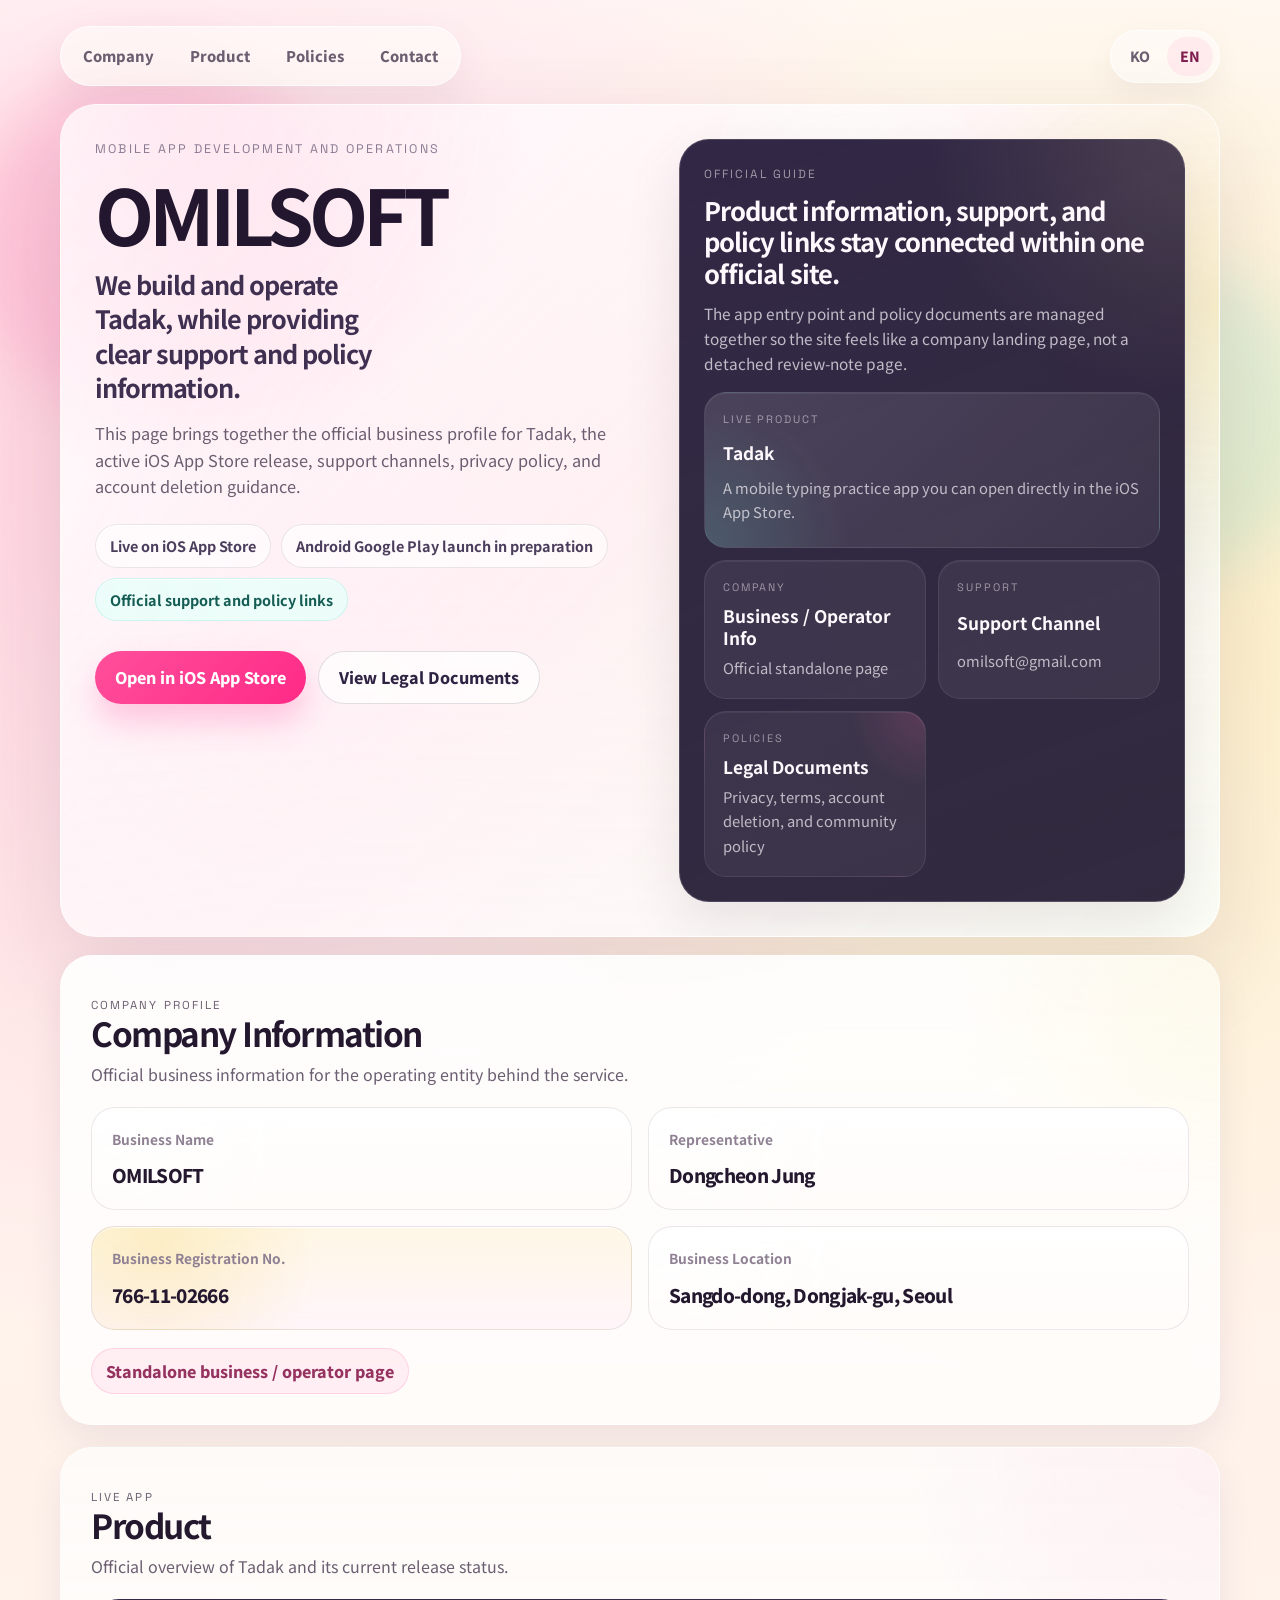
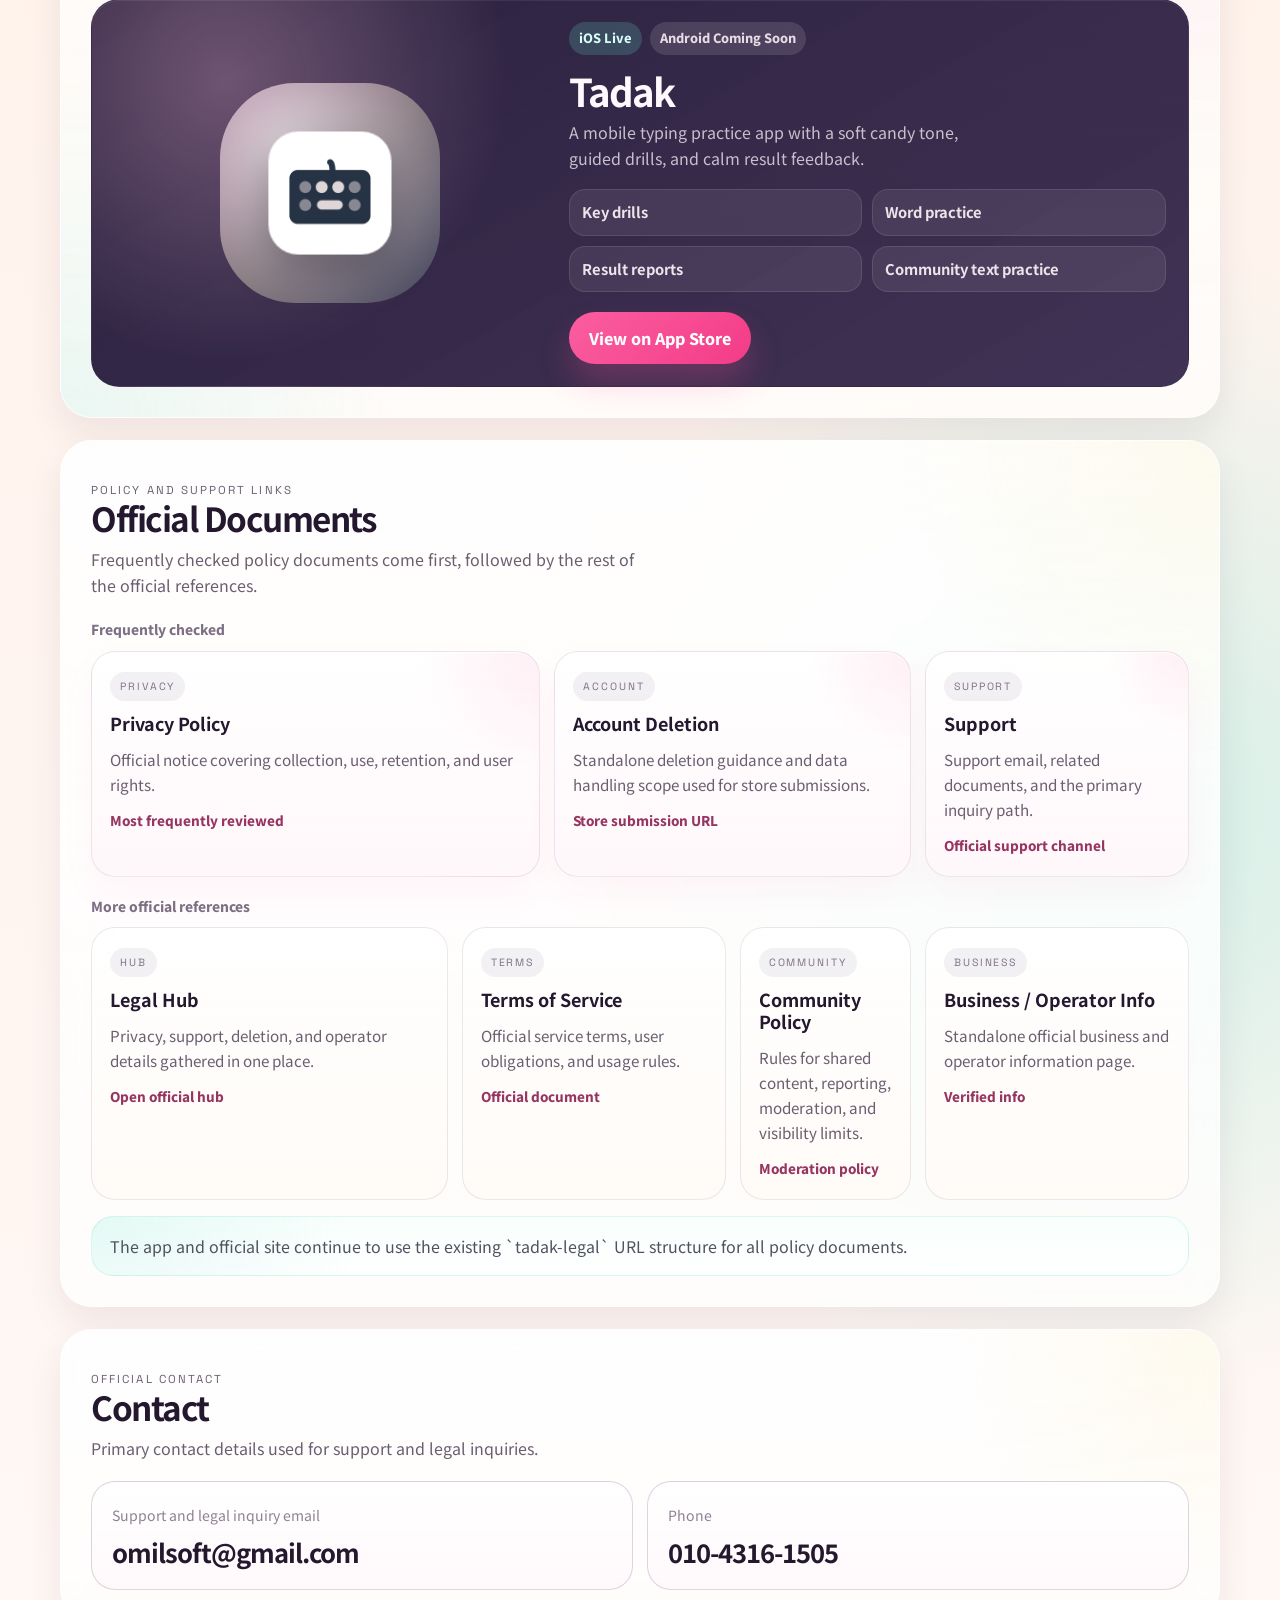
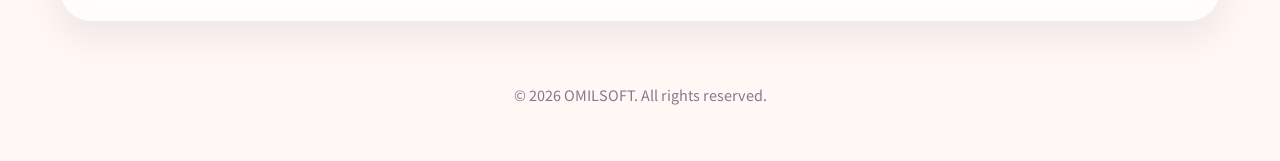
==== en/index.html @ daf441b6 "Add English official site pages" ====
<!doctype html>
<html lang="en">
  <head>
    <meta charset="UTF-8" />
    <meta name="viewport" content="width=device-width, initial-scale=1.0" />
    <title>OMILSOFT | Official Site</title>
    <meta
      name="description"
      content="OMILSOFT official site. Find Tadak app information, business details, support channels, and legal document links in one place."
    />
    <meta property="og:title" content="OMILSOFT | Official Site" />
    <meta
      property="og:description"
      content="Official OMILSOFT site for Tadak app information, support, and policy links."
    />
    <meta property="og:type" content="website" />
    <meta property="og:image" content="https://eastlooo.github.io/omilsoft-official-site/assets/omilsoft-og.png" />
    <meta property="og:image:alt" content="OMILSOFT and Tadak official site preview image" />
    <meta name="twitter:card" content="summary_large_image" />
    <meta name="twitter:title" content="OMILSOFT | Official Site" />
    <meta
      name="twitter:description"
      content="Official OMILSOFT site for Tadak app information, support, and policy links."
    />
    <meta name="twitter:image" content="https://eastlooo.github.io/omilsoft-official-site/assets/omilsoft-og.png" />
    <meta name="theme-color" content="#1d1630" />
    <link rel="icon" href="../assets/tadaktadak-icon.jpg" />
    <script async src="https://www.googletagmanager.com/gtag/js?id=G-R1BCDWKTDV"></script>
    <script>
      window.dataLayer = window.dataLayer || [];
      function gtag() {
        dataLayer.push(arguments);
      }
      gtag('js', new Date());
      gtag('config', 'G-R1BCDWKTDV');
    </script>
    <link rel="preconnect" href="https://fonts.googleapis.com" />
    <link rel="preconnect" href="https://fonts.gstatic.com" crossorigin />
    <link
      href="https://fonts.googleapis.com/css2?family=Noto+Sans+KR:wght@400;500;700;800;900&family=Space+Grotesk:wght@500;700&display=swap"
      rel="stylesheet"
    />
    <link rel="stylesheet" href="../styles.css?v=20260308-en-1" />
  </head>
  <body class="page-home page-en">
    <div class="backdrop backdrop--pink" aria-hidden="true"></div>
    <div class="backdrop backdrop--mint" aria-hidden="true"></div>
    <div class="backdrop backdrop--lemon" aria-hidden="true"></div>
    <div class="backdrop-grid" aria-hidden="true"></div>

    <header class="hero">
      <div class="container">
        <div class="hero-top">
          <nav class="top-nav" aria-label="Section shortcuts">
            <a href="#company">Company</a>
            <a href="#service">Product</a>
            <a href="#policy">Policies</a>
            <a href="#contact">Contact</a>
          </nav>
          <div class="locale-switch" aria-label="Language switch">
            <a href="../index.html">KO</a>
            <a class="active" href="./index.html">EN</a>
          </div>
        </div>

        <section class="hero-stage">
          <div class="hero-copy">
            <p class="eyebrow">Mobile App Development and Operations</p>
            <h1>OMILSOFT</h1>
            <p class="hero-focus">
              We build and operate Tadak, while providing clear support and policy information.
            </p>
            <p class="hero-subtitle">
              This page brings together the official business profile for Tadak, the active iOS App
              Store release, support channels, privacy policy, and account deletion guidance.
            </p>

            <div class="hero-statuses" aria-label="Service status">
              <span class="status-pill">Live on iOS App Store</span>
              <span class="status-pill">Android Google Play launch in preparation</span>
              <span class="status-pill status-pill--mint">Official support and policy links</span>
            </div>

            <div class="hero-actions">
              <a
                class="btn btn--primary"
                href="https://apps.apple.com/kr/app/id6443688240"
                target="_blank"
                rel="noreferrer"
              >
                Open in iOS App Store
              </a>
              <a
                class="btn btn--secondary"
                href="https://eastlooo.github.io/tadak-legal/en/"
                target="_blank"
                rel="noreferrer"
              >
                View Legal Documents
              </a>
            </div>
          </div>

          <aside class="hero-dashboard" aria-label="Official entry points">
            <div class="dashboard-intro">
              <p class="dashboard-label">Official Guide</p>
              <h2>Product information, support, and policy links stay connected within one official site.</h2>
              <p>
                The app entry point and policy documents are managed together so the site feels like
                a company landing page, not a detached review-note page.
              </p>
            </div>

            <div class="dashboard-grid">
              <a
                class="dashboard-tile dashboard-tile--feature"
                href="https://apps.apple.com/kr/app/id6443688240"
                target="_blank"
                rel="noreferrer"
              >
                <span class="dashboard-tile__kicker">Live Product</span>
                <strong>Tadak</strong>
                <span>A mobile typing practice app you can open directly in the iOS App Store.</span>
              </a>
              <a class="dashboard-tile" href="./operator-info.html">
                <span class="dashboard-tile__kicker">Company</span>
                <strong>Business / Operator Info</strong>
                <span>Official standalone page</span>
              </a>
              <a
                class="dashboard-tile"
                href="https://eastlooo.github.io/tadak-legal/en/support.html"
                target="_blank"
                rel="noreferrer"
              >
                <span class="dashboard-tile__kicker">Support</span>
                <strong>Support Channel</strong>
                <span>omilsoft@gmail.com</span>
              </a>
              <a
                class="dashboard-tile dashboard-tile--soft"
                href="https://eastlooo.github.io/tadak-legal/en/"
                target="_blank"
                rel="noreferrer"
              >
                <span class="dashboard-tile__kicker">Policies</span>
                <strong>Legal Documents</strong>
                <span>Privacy, terms, account deletion, and community policy</span>
              </a>
            </div>
          </aside>
        </section>
      </div>
    </header>

    <main class="container page-shell">
      <section class="panel panel--company" id="company">
        <div class="section-head">
          <p class="section-kicker">Company Profile</p>
          <h2>Company Information</h2>
          <p>Official business information for the operating entity behind the service.</p>
        </div>
        <dl class="data-grid">
          <div class="data-card">
            <dt>Business Name</dt>
            <dd>OMILSOFT</dd>
          </div>
          <div class="data-card">
            <dt>Representative</dt>
            <dd>Dongcheon Jung</dd>
          </div>
          <div class="data-card data-card--accent">
            <dt>Business Registration No.</dt>
            <dd>766-11-02666</dd>
          </div>
          <div class="data-card">
            <dt>Business Location</dt>
            <dd>Sangdo-dong, Dongjak-gu, Seoul</dd>
          </div>
        </dl>
        <div class="panel-footer">
          <a class="inline-link" href="./operator-info.html">Standalone business / operator page</a>
        </div>
      </section>

      <section class="panel panel--service" id="service">
        <div class="section-head">
          <p class="section-kicker">Live App</p>
          <h2>Product</h2>
          <p>Official overview of Tadak and its current release status.</p>
        </div>
        <article class="service-stage">
          <div class="service-stage__visual">
            <div class="service-halo" aria-hidden="true"></div>
            <img class="service-icon" src="../assets/tadaktadak-icon.jpg" alt="Tadak app icon" />
          </div>
          <div class="service-stage__copy">
            <div class="service-badges">
              <span class="service-badge service-badge--live">iOS Live</span>
              <span class="service-badge">Android Coming Soon</span>
            </div>
            <h3>Tadak</h3>
            <p class="service-lead">
              A mobile typing practice app with a soft candy tone, guided drills, and calm result
              feedback.
            </p>
            <div class="feature-grid" aria-label="Key features">
              <span class="feature-chip">Key drills</span>
              <span class="feature-chip">Word practice</span>
              <span class="feature-chip">Result reports</span>
              <span class="feature-chip">Community text practice</span>
            </div>
            <div class="service-actions">
              <a
                class="btn btn--store"
                href="https://apps.apple.com/kr/app/id6443688240"
                target="_blank"
                rel="noreferrer"
              >
                View on App Store
              </a>
            </div>
          </div>
        </article>
      </section>

      <section class="panel panel--policy" id="policy">
        <div class="section-head">
          <p class="section-kicker">Policy and Support Links</p>
          <h2>Official Documents</h2>
          <p>Frequently checked policy documents come first, followed by the rest of the official references.</p>
        </div>

        <div class="policy-group-label">Frequently checked</div>
        <div class="policy-primary-grid">
          <a class="policy-card policy-card--primary" href="https://eastlooo.github.io/tadak-legal/en/privacy.html" target="_blank" rel="noreferrer">
            <span class="policy-card__tag">Privacy</span>
            <strong>Privacy Policy</strong>
            <p>Official notice covering collection, use, retention, and user rights.</p>
            <span class="policy-card__meta">Most frequently reviewed</span>
          </a>
          <a class="policy-card policy-card--primary" href="https://eastlooo.github.io/tadak-legal/en/account-deletion.html" target="_blank" rel="noreferrer">
            <span class="policy-card__tag">Account</span>
            <strong>Account Deletion</strong>
            <p>Standalone deletion guidance and data handling scope used for store submissions.</p>
            <span class="policy-card__meta">Store submission URL</span>
          </a>
          <a class="policy-card policy-card--primary" href="https://eastlooo.github.io/tadak-legal/en/support.html" target="_blank" rel="noreferrer">
            <span class="policy-card__tag">Support</span>
            <strong>Support</strong>
            <p>Support email, related documents, and the primary inquiry path.</p>
            <span class="policy-card__meta">Official support channel</span>
          </a>
        </div>

        <div class="policy-group-label policy-group-label--secondary">More official references</div>
        <div class="policy-grid">
          <a class="policy-card policy-card--muted" href="https://eastlooo.github.io/tadak-legal/en/" target="_blank" rel="noreferrer">
            <span class="policy-card__tag">Hub</span>
            <strong>Legal Hub</strong>
            <p>Privacy, support, deletion, and operator details gathered in one place.</p>
            <span class="policy-card__meta">Open official hub</span>
          </a>
          <a class="policy-card policy-card--muted" href="https://eastlooo.github.io/tadak-legal/en/terms.html" target="_blank" rel="noreferrer">
            <span class="policy-card__tag">Terms</span>
            <strong>Terms of Service</strong>
            <p>Official service terms, user obligations, and usage rules.</p>
            <span class="policy-card__meta">Official document</span>
          </a>
          <a class="policy-card policy-card--muted" href="https://eastlooo.github.io/tadak-legal/en/community-policy.html" target="_blank" rel="noreferrer">
            <span class="policy-card__tag">Community</span>
            <strong>Community Policy</strong>
            <p>Rules for shared content, reporting, moderation, and visibility limits.</p>
            <span class="policy-card__meta">Moderation policy</span>
          </a>
          <a class="policy-card policy-card--muted" href="https://eastlooo.github.io/tadak-legal/en/operator-info.html" target="_blank" rel="noreferrer">
            <span class="policy-card__tag">Business</span>
            <strong>Business / Operator Info</strong>
            <p>Standalone official business and operator information page.</p>
            <span class="policy-card__meta">Verified info</span>
          </a>
        </div>

        <div class="trust-note">
          The app and official site continue to use the existing `tadak-legal` URL structure for all policy documents.
        </div>
      </section>

      <section class="panel panel--contact" id="contact">
        <div class="section-head">
          <p class="section-kicker">Official Contact</p>
          <h2>Contact</h2>
          <p>Primary contact details used for support and legal inquiries.</p>
        </div>
        <div class="contact-grid">
          <a class="contact-card" href="mailto:omilsoft@gmail.com">
            <span>Support and legal inquiry email</span>
            <strong>omilsoft@gmail.com</strong>
          </a>
          <a class="contact-card" href="tel:+821043161505">
            <span>Phone</span>
            <strong>010-4316-1505</strong>
          </a>
        </div>
      </section>
    </main>

    <footer class="footer container">
      <p>© <span id="year"></span> OMILSOFT. All rights reserved.</p>
    </footer>

    <script>
      document.getElementById('year').textContent = new Date().getFullYear();
    </script>
  </body>
</html>
---- styles.css ----
:root {
  --bg: #fff8f4;
  --bg-alt: #fff4ee;
  --surface: rgba(255, 255, 255, 0.72);
  --surface-strong: rgba(255, 255, 255, 0.86);
  --surface-dark: rgba(37, 27, 56, 0.9);
  --surface-dark-soft: rgba(54, 40, 78, 0.82);
  --text: #24182f;
  --text-soft: #6b5e71;
  --text-faint: #8f8193;
  --line: rgba(58, 39, 72, 0.1);
  --line-strong: rgba(58, 39, 72, 0.18);
  --pink: #ff4f9b;
  --pink-deep: #ff2a86;
  --mint: #66d9c8;
  --lemon: #f6dc7f;
  --violet: #2a1f41;
  --shadow-xl: 0 34px 90px rgba(57, 31, 60, 0.12);
  --shadow-lg: 0 22px 56px rgba(57, 31, 60, 0.1);
  --shadow-md: 0 16px 36px rgba(57, 31, 60, 0.08);
}

* {
  box-sizing: border-box;
}

html {
  scroll-behavior: smooth;
}

body {
  margin: 0;
  min-height: 100vh;
  font-family: 'Noto Sans KR', sans-serif;
  color: var(--text);
  line-height: 1.64;
  overflow-x: hidden;
  background:
    linear-gradient(180deg, rgba(255, 255, 255, 0.28), rgba(255, 255, 255, 0)) 0 0 / 100% 180px no-repeat,
    radial-gradient(circle at 12% 14%, rgba(255, 171, 205, 0.48), transparent 28%),
    radial-gradient(circle at 86% 18%, rgba(253, 236, 165, 0.56), transparent 26%),
    radial-gradient(circle at 88% 72%, rgba(119, 227, 212, 0.32), transparent 22%),
    linear-gradient(180deg, #fff7f3 0%, #fff2eb 44%, #fff8f5 100%);
}

a {
  color: inherit;
}

.backdrop {
  position: fixed;
  border-radius: 999px;
  filter: blur(30px);
  pointer-events: none;
  z-index: -3;
}

.backdrop--pink {
  top: 56px;
  left: -30px;
  width: 360px;
  height: 360px;
  background: rgba(255, 105, 170, 0.22);
}

.backdrop--mint {
  right: -40px;
  top: 260px;
  width: 320px;
  height: 320px;
  background: rgba(102, 217, 200, 0.18);
}

.backdrop--lemon {
  right: 14vw;
  bottom: 70px;
  width: 280px;
  height: 280px;
  background: rgba(246, 220, 127, 0.18);
}

.backdrop-grid {
  position: fixed;
  inset: 0;
  pointer-events: none;
  z-index: -4;
  opacity: 0.35;
  background:
    linear-gradient(rgba(255, 255, 255, 0.12) 1px, transparent 1px),
    linear-gradient(90deg, rgba(255, 255, 255, 0.12) 1px, transparent 1px);
  background-size: 44px 44px;
  mask-image: radial-gradient(circle at center, black 30%, transparent 100%);
}

.container {
  width: min(1160px, calc(100% - 32px));
  margin: 0 auto;
}

.hero {
  padding: 26px 0 18px;
}

.hero--compact {
  padding-bottom: 8px;
}

.hero-top {
  display: flex;
  align-items: center;
  justify-content: space-between;
  gap: 14px;
}

.hero-top--compact {
  justify-content: flex-end;
  margin-bottom: 18px;
}

.top-nav {
  display: inline-flex;
  flex-wrap: wrap;
  gap: 8px;
  padding: 8px;
  border-radius: 999px;
  border: 1px solid rgba(255, 255, 255, 0.72);
  background: rgba(255, 250, 247, 0.76);
  box-shadow: 0 16px 40px rgba(111, 82, 103, 0.08);
  backdrop-filter: blur(16px);
}

.top-nav a {
  padding: 9px 14px;
  border-radius: 999px;
  text-decoration: none;
  color: var(--text-soft);
  font-size: 0.92rem;
  font-weight: 800;
  transition: background-color 180ms ease, color 180ms ease, transform 180ms ease;
}

.top-nav a:hover,
.top-nav a:focus-visible {
  background: rgba(40, 29, 55, 0.06);
  color: var(--text);
  transform: translateY(-1px);
}

.locale-switch {
  display: inline-flex;
  align-items: center;
  gap: 4px;
  padding: 6px;
  border-radius: 999px;
  border: 1px solid rgba(255, 255, 255, 0.72);
  background: rgba(255, 250, 247, 0.76);
  box-shadow: 0 12px 28px rgba(111, 82, 103, 0.07);
  backdrop-filter: blur(16px);
}

.locale-switch a {
  min-width: 46px;
  padding: 8px 12px;
  border-radius: 999px;
  text-decoration: none;
  text-align: center;
  color: var(--text-soft);
  font-size: 0.88rem;
  font-weight: 800;
  transition: background-color 180ms ease, color 180ms ease, transform 180ms ease;
}

.locale-switch a:hover,
.locale-switch a:focus-visible {
  color: var(--text);
  transform: translateY(-1px);
}

.locale-switch a.active {
  color: #7f1d4e;
  background: rgba(255, 79, 155, 0.08);
}

.hero-stage {
  position: relative;
  display: grid;
  grid-template-columns: minmax(0, 1.05fr) minmax(340px, 0.95fr);
  gap: 24px;
  margin-top: 18px;
  padding: 34px;
  border-radius: 36px;
  border: 1px solid rgba(255, 255, 255, 0.74);
  background:
    radial-gradient(circle at 8% 0%, rgba(255, 164, 199, 0.32), transparent 28%),
    radial-gradient(circle at 100% 24%, rgba(246, 220, 127, 0.34), transparent 22%),
    linear-gradient(135deg, rgba(255, 255, 255, 0.84), rgba(255, 246, 251, 0.72) 48%, rgba(248, 255, 252, 0.76));
  box-shadow: var(--shadow-xl);
  overflow: hidden;
}

.hero-stage::before {
  content: '';
  position: absolute;
  inset: 0;
  background:
    linear-gradient(120deg, rgba(255, 255, 255, 0.54), transparent 28%),
    linear-gradient(180deg, transparent 56%, rgba(255, 255, 255, 0.24));
  pointer-events: none;
}

.hero-stage::after {
  content: '';
  position: absolute;
  right: 21%;
  top: -64px;
  width: 260px;
  height: 260px;
  border-radius: 50%;
  background: radial-gradient(circle, rgba(255, 255, 255, 0.58), rgba(255, 255, 255, 0));
  pointer-events: none;
}

.hero-stage--compact {
  grid-template-columns: minmax(0, 1.05fr) minmax(280px, 0.8fr);
}

.hero-copy,
.hero-dashboard {
  position: relative;
  z-index: 1;
  min-width: 0;
}

.eyebrow,
.section-kicker,
.dashboard-label,
.dashboard-tile__kicker,
.policy-card__tag {
  font-family: 'Space Grotesk', sans-serif;
  letter-spacing: 0.18em;
  text-transform: uppercase;
}

.eyebrow {
  margin: 0 0 16px;
  color: rgba(42, 31, 65, 0.55);
  font-size: 0.78rem;
}

.hero h1 {
  margin: 0;
  font-size: clamp(3.3rem, 7vw, 6.3rem);
  line-height: 0.92;
  letter-spacing: -0.065em;
  color: #22172f;
  word-break: keep-all;
}

.page-operator .hero h1 {
  font-size: clamp(2.8rem, 5.4vw, 4.8rem);
  max-width: 10ch;
}

.page-en .hero h1 {
  max-width: 9ch;
  font-size: clamp(2.9rem, 6vw, 5.6rem);
  line-height: 0.96;
}

.page-en.page-operator .hero h1 {
  max-width: 14ch;
  font-size: clamp(2.35rem, 4.8vw, 4.3rem);
}

.hero-focus {
  margin: 18px 0 0;
  max-width: 21ch;
  font-size: clamp(1.18rem, 2vw, 1.58rem);
  line-height: 1.35;
  letter-spacing: -0.04em;
  color: #3f3051;
  font-weight: 700;
  overflow-wrap: anywhere;
}

.hero-subtitle {
  margin: 16px 0 0;
  max-width: 60ch;
  color: var(--text-soft);
  font-size: 1.02rem;
  overflow-wrap: anywhere;
}

.hero-statuses {
  display: flex;
  flex-wrap: wrap;
  gap: 10px;
  margin-top: 24px;
}

.status-pill {
  display: inline-flex;
  align-items: center;
  min-height: 40px;
  padding: 9px 14px;
  border-radius: 999px;
  border: 1px solid rgba(49, 37, 66, 0.1);
  background: rgba(255, 255, 255, 0.6);
  color: #4b3d5c;
  font-size: 0.9rem;
  font-weight: 700;
  box-shadow: inset 0 1px 0 rgba(255, 255, 255, 0.78);
}

.status-pill--mint {
  background: rgba(232, 255, 251, 0.82);
  color: #155d54;
  border-color: rgba(102, 217, 200, 0.24);
}

.hero-actions {
  display: flex;
  flex-wrap: wrap;
  gap: 12px;
  margin-top: 30px;
}

.btn {
  display: inline-flex;
  align-items: center;
  justify-content: center;
  min-height: 52px;
  padding: 12px 20px;
  border-radius: 999px;
  text-decoration: none;
  font-weight: 800;
  transition: transform 180ms ease, box-shadow 180ms ease, background-color 180ms ease, border-color 180ms ease;
}

.btn:hover,
.btn:focus-visible,
.dashboard-tile:hover,
.dashboard-tile:focus-visible,
.policy-card:hover,
.policy-card:focus-visible,
.contact-card:hover,
.contact-card:focus-visible,
.inline-link:hover,
.inline-link:focus-visible {
  transform: translateY(-2px);
}

.btn--primary {
  color: #fff;
  background: linear-gradient(135deg, var(--pink), var(--pink-deep));
  box-shadow: 0 18px 32px rgba(255, 79, 155, 0.28);
}

.btn--secondary {
  color: #2f2343;
  border: 1px solid rgba(49, 37, 66, 0.14);
  background: rgba(255, 255, 255, 0.72);
}

.btn--tertiary {
  color: #554768;
  border: 1px solid rgba(49, 37, 66, 0.1);
  background: rgba(255, 247, 252, 0.66);
}

.btn--store {
  color: #fff;
  background: linear-gradient(135deg, rgba(255, 95, 162, 0.98), rgba(255, 60, 138, 0.94));
  box-shadow: 0 18px 32px rgba(255, 79, 155, 0.24);
}

.hero-dashboard {
  display: grid;
  gap: 16px;
  padding: 24px;
  border-radius: 30px;
  border: 1px solid rgba(255, 255, 255, 0.14);
  background:
    radial-gradient(circle at top right, rgba(255, 230, 185, 0.12), transparent 28%),
    linear-gradient(160deg, rgba(39, 28, 59, 0.95), rgba(31, 24, 47, 0.92));
  color: #fff8fd;
  box-shadow: var(--shadow-lg);
}

.hero-dashboard--compact {
  align-content: start;
}

.dashboard-label {
  margin: 0 0 10px;
  color: rgba(255, 245, 250, 0.54);
  font-size: 0.74rem;
}

.dashboard-intro h2 {
  margin: 0;
  font-size: clamp(1.34rem, 2vw, 1.76rem);
  line-height: 1.24;
  letter-spacing: -0.035em;
}

.dashboard-intro p:last-child {
  margin: 12px 0 0;
  color: rgba(250, 244, 251, 0.72);
  font-size: 0.96rem;
}

.dashboard-grid {
  display: grid;
  grid-template-columns: repeat(2, minmax(0, 1fr));
  gap: 12px;
}

.dashboard-grid--compact {
  grid-template-columns: 1fr;
}

.dashboard-tile {
  display: grid;
  gap: 8px;
  min-height: 138px;
  padding: 18px;
  border-radius: 22px;
  border: 1px solid rgba(255, 255, 255, 0.08);
  background: rgba(255, 255, 255, 0.06);
  text-decoration: none;
  box-shadow: inset 0 1px 0 rgba(255, 255, 255, 0.06);
  transition: transform 180ms ease, background-color 180ms ease, border-color 180ms ease, box-shadow 180ms ease;
}

.dashboard-tile--feature {
  grid-column: 1 / -1;
  min-height: 156px;
  background:
    radial-gradient(circle at 0% 100%, rgba(102, 217, 200, 0.18), transparent 30%),
    linear-gradient(135deg, rgba(255, 255, 255, 0.12), rgba(255, 255, 255, 0.06));
}

.dashboard-tile--soft {
  background:
    radial-gradient(circle at 100% 0%, rgba(255, 97, 164, 0.16), transparent 28%),
    rgba(255, 255, 255, 0.05);
}

.dashboard-tile:hover,
.dashboard-tile:focus-visible {
  border-color: rgba(255, 255, 255, 0.18);
  background-color: rgba(255, 255, 255, 0.1);
  box-shadow: 0 16px 28px rgba(20, 12, 33, 0.18);
}

.dashboard-tile__kicker {
  color: rgba(255, 244, 250, 0.5);
  font-size: 0.68rem;
}

.dashboard-tile strong {
  font-size: 1.08rem;
  line-height: 1.24;
}

.dashboard-tile span:last-child {
  color: rgba(250, 244, 251, 0.7);
  font-size: 0.92rem;
}

.page-shell {
  display: grid;
  gap: 22px;
  padding-bottom: 44px;
}

.page-shell--compact {
  gap: 20px;
}

.panel {
  position: relative;
  overflow: hidden;
  padding: 30px;
  border-radius: 32px;
  border: 1px solid rgba(255, 255, 255, 0.72);
  background:
    radial-gradient(circle at 100% 0%, rgba(246, 220, 127, 0.18), transparent 22%),
    linear-gradient(180deg, var(--surface-strong), var(--surface));
  box-shadow: var(--shadow-md);
  backdrop-filter: blur(14px);
}

.panel::before {
  content: '';
  position: absolute;
  inset: 0;
  background: linear-gradient(180deg, rgba(255, 255, 255, 0.32), rgba(255, 255, 255, 0));
  pointer-events: none;
}

.panel > * {
  position: relative;
  z-index: 1;
}

.section-head {
  margin-bottom: 20px;
}

.section-kicker {
  margin: 0 0 10px;
  color: #9d6c8b;
  font-size: 0.72rem;
}

.section-head h2 {
  margin: 0;
  font-size: clamp(1.7rem, 2.6vw, 2.45rem);
  line-height: 1.08;
  letter-spacing: -0.045em;
}

.section-head p {
  margin: 10px 0 0;
  color: var(--text-soft);
  max-width: 62ch;
}

.data-grid {
  margin: 0;
  display: grid;
  grid-template-columns: repeat(2, minmax(0, 1fr));
  gap: 14px;
}

.panel--company .data-grid {
  gap: 16px;
}

.data-card {
  margin: 0;
  padding: 20px 20px 18px;
  border-radius: 24px;
  border: 1px solid var(--line);
  background:
    radial-gradient(circle at 0% 0%, rgba(255, 255, 255, 0.8), transparent 36%),
    linear-gradient(180deg, rgba(255, 255, 255, 0.96), rgba(255, 251, 248, 0.9)),
    rgba(255, 255, 255, 0.72);
  box-shadow: inset 0 1px 0 rgba(255, 255, 255, 0.88);
}

.data-card--accent {
  background:
    radial-gradient(circle at 12% 20%, rgba(246, 220, 127, 0.34), transparent 34%),
    linear-gradient(180deg, rgba(255, 246, 228, 0.94), rgba(255, 244, 250, 0.88));
}

.data-card dt {
  margin: 0 0 10px;
  color: var(--text-faint);
  font-size: 0.86rem;
  font-weight: 700;
}

.data-card dd {
  margin: 0;
  color: var(--text);
  font-size: 1.18rem;
  font-weight: 800;
  letter-spacing: -0.035em;
}

.data-card a {
  text-decoration: none;
}

.panel-footer {
  margin-top: 18px;
}

.inline-link {
  display: inline-flex;
  align-items: center;
  min-height: 42px;
  padding: 9px 14px;
  border-radius: 999px;
  text-decoration: none;
  color: #95325f;
  border: 1px solid rgba(255, 79, 155, 0.18);
  background: rgba(255, 79, 155, 0.08);
  font-weight: 800;
  transition: transform 180ms ease, border-color 180ms ease, background-color 180ms ease;
}

.panel--service {
  background:
    radial-gradient(circle at 0% 100%, rgba(102, 217, 200, 0.14), transparent 26%),
    radial-gradient(circle at 100% 0%, rgba(255, 164, 199, 0.16), transparent 24%),
    linear-gradient(180deg, rgba(253, 248, 245, 0.96), rgba(255, 252, 249, 0.9));
}

.service-stage {
  display: grid;
  grid-template-columns: minmax(220px, 0.84fr) minmax(0, 1.16fr);
  gap: 22px;
  align-items: center;
  padding: 22px;
  border-radius: 28px;
  border: 1px solid rgba(49, 37, 66, 0.08);
  background:
    radial-gradient(circle at 12% 20%, rgba(255, 198, 224, 0.3), transparent 28%),
    linear-gradient(150deg, rgba(39, 28, 59, 0.98), rgba(53, 38, 74, 0.94));
  color: #fff8fc;
  box-shadow: inset 0 1px 0 rgba(255, 255, 255, 0.08);
}

.service-stage__visual {
  position: relative;
  display: grid;
  place-items: center;
  min-height: 240px;
}

.service-halo {
  position: absolute;
  width: 220px;
  height: 220px;
  border-radius: 34%;
  background:
    radial-gradient(circle at 30% 30%, rgba(255, 255, 255, 0.72), rgba(255, 255, 255, 0)),
    linear-gradient(135deg, rgba(255, 98, 164, 0.26), rgba(246, 220, 127, 0.18), rgba(102, 217, 200, 0.12));
  filter: blur(0.2px);
  animation: floatHalo 8s ease-in-out infinite;
}

.service-icon {
  position: relative;
  width: 124px;
  height: 124px;
  border-radius: 30px;
  object-fit: cover;
  border: 1px solid rgba(255, 255, 255, 0.42);
  box-shadow: 0 20px 42px rgba(17, 10, 29, 0.32);
}

.service-stage__copy h3 {
  margin: 16px 0 8px;
  font-size: clamp(2rem, 3vw, 2.6rem);
  letter-spacing: -0.05em;
  line-height: 1.04;
}

.service-stage__copy p {
  margin: 0;
  color: rgba(249, 244, 251, 0.74);
}

.service-lead {
  margin-top: 2px;
  max-width: 44ch;
}

.service-badges {
  display: flex;
  flex-wrap: wrap;
  gap: 8px;
}

.service-badge {
  display: inline-flex;
  align-items: center;
  min-height: 30px;
  padding: 6px 10px;
  border-radius: 999px;
  background: rgba(255, 255, 255, 0.12);
  color: rgba(255, 246, 251, 0.86);
  font-size: 0.8rem;
  font-weight: 800;
}

.service-badge--live {
  background: rgba(102, 217, 200, 0.2);
  color: #d7fff8;
}

.feature-list {
  margin: 18px 0 0;
  padding-left: 18px;
}

.feature-list li {
  margin: 10px 0;
  color: rgba(249, 244, 251, 0.82);
}

.feature-grid {
  display: grid;
  grid-template-columns: repeat(2, minmax(0, 1fr));
  gap: 10px;
  margin-top: 18px;
}

.feature-chip {
  display: inline-flex;
  align-items: center;
  min-height: 42px;
  padding: 10px 12px;
  border-radius: 16px;
  border: 1px solid rgba(255, 255, 255, 0.1);
  background: rgba(255, 255, 255, 0.08);
  color: rgba(255, 246, 251, 0.9);
  font-size: 0.92rem;
  font-weight: 700;
}

.service-actions {
  margin-top: 20px;
}

.policy-primary-grid,
.policy-grid {
  display: grid;
  gap: 14px;
}

.policy-primary-grid {
  grid-template-columns: repeat(12, minmax(0, 1fr));
  margin-bottom: 14px;
}

.policy-grid {
  grid-template-columns: repeat(12, minmax(0, 1fr));
}

.policy-grid--compact {
  grid-template-columns: repeat(3, minmax(0, 1fr));
}

.policy-group-label {
  margin: 6px 0 10px;
  color: #7d6f84;
  font-size: 0.86rem;
  font-weight: 800;
}

.policy-group-label--secondary {
  margin-top: 18px;
}

.policy-card {
  display: grid;
  gap: 12px;
  min-height: 188px;
  align-content: start;
  padding: 20px 18px;
  border-radius: 24px;
  border: 1px solid var(--line);
  background:
    linear-gradient(180deg, rgba(255, 255, 255, 0.96), rgba(255, 250, 246, 0.9)),
    rgba(255, 255, 255, 0.82);
  text-decoration: none;
  box-shadow: inset 0 1px 0 rgba(255, 255, 255, 0.92);
  transition: transform 180ms ease, border-color 180ms ease, box-shadow 180ms ease, background-color 180ms ease;
}

.policy-card:hover,
.policy-card:focus-visible {
  border-color: rgba(255, 79, 155, 0.24);
  box-shadow: 0 18px 34px rgba(255, 79, 155, 0.08);
}

.policy-card__tag {
  width: fit-content;
  padding: 6px 10px;
  border-radius: 999px;
  background: rgba(42, 31, 65, 0.06);
  color: #7e7189;
  font-size: 0.66rem;
}

.policy-card strong {
  font-size: 1.12rem;
  line-height: 1.22;
}

.policy-card p {
  margin: 0;
  color: var(--text-soft);
  font-size: 0.95rem;
}

.policy-card__meta {
  margin-top: auto;
  color: #963561;
  font-size: 0.84rem;
  font-weight: 800;
}

.policy-card--primary {
  min-height: 220px;
  background:
    radial-gradient(circle at 100% 0%, rgba(255, 208, 227, 0.34), transparent 24%),
    linear-gradient(180deg, rgba(255, 255, 255, 0.98), rgba(255, 247, 250, 0.92));
  box-shadow:
    0 16px 32px rgba(255, 79, 155, 0.05),
    inset 0 1px 0 rgba(255, 255, 255, 0.94);
}

.policy-card--muted {
  min-height: 176px;
}

.policy-primary-grid .policy-card:nth-child(1) {
  grid-column: span 5;
}

.policy-primary-grid .policy-card:nth-child(2) {
  grid-column: span 4;
}

.policy-primary-grid .policy-card:nth-child(3) {
  grid-column: span 3;
}

.policy-grid .policy-card:nth-child(1) {
  grid-column: span 4;
}

.policy-grid .policy-card:nth-child(2) {
  grid-column: span 3;
}

.policy-grid .policy-card:nth-child(3) {
  grid-column: span 2;
}

.policy-grid .policy-card:nth-child(4) {
  grid-column: span 3;
}

.trust-note {
  margin-top: 16px;
  padding: 16px 18px;
  border-radius: 22px;
  border: 1px solid rgba(102, 217, 200, 0.22);
  background:
    radial-gradient(circle at 0% 0%, rgba(102, 217, 200, 0.14), transparent 24%),
    linear-gradient(180deg, rgba(247, 255, 252, 0.92), rgba(255, 255, 255, 0.78));
  color: #4f5360;
}

.contact-grid {
  display: grid;
  grid-template-columns: repeat(2, minmax(0, 1fr));
  gap: 14px;
}

.contact-card {
  display: block;
  padding: 22px 20px;
  border-radius: 24px;
  border: 1px solid var(--line-strong);
  background:
    linear-gradient(180deg, rgba(255, 255, 255, 0.96), rgba(255, 248, 251, 0.88)),
    rgba(255, 255, 255, 0.84);
  text-decoration: none;
  box-shadow: inset 0 1px 0 rgba(255, 255, 255, 0.92);
  transition: transform 180ms ease, border-color 180ms ease, box-shadow 180ms ease;
}

.contact-card:hover,
.contact-card:focus-visible {
  border-color: rgba(255, 79, 155, 0.24);
  box-shadow: 0 18px 34px rgba(255, 79, 155, 0.08);
}

.contact-card span {
  display: block;
  color: var(--text-faint);
  font-size: 0.88rem;
}

.contact-card strong {
  display: block;
  margin-top: 10px;
  font-size: clamp(1.24rem, 2vw, 1.6rem);
  letter-spacing: -0.04em;
  line-height: 1.16;
}

.footer {
  padding: 4px 0 40px;
  text-align: center;
  color: #87788d;
  font-size: 0.9rem;
}

@keyframes floatHalo {
  0%,
  100% {
    transform: translateY(0) rotate(0deg);
  }

  50% {
    transform: translateY(-8px) rotate(2deg);
  }
}

@media (max-width: 1080px) {
  .hero-stage,
  .hero-stage--compact,
  .service-stage {
    grid-template-columns: 1fr;
  }

  .policy-primary-grid,
  .policy-grid {
    grid-template-columns: repeat(2, minmax(0, 1fr));
  }

  .policy-grid--compact {
    grid-template-columns: 1fr;
  }

  .policy-primary-grid .policy-card,
  .policy-grid .policy-card {
    grid-column: auto;
  }

  .hero h1 {
    max-width: none;
  }
}

@media (max-width: 760px) {
  .container {
    width: min(100% - 20px, 1160px);
  }

  .hero {
    padding-top: 14px;
  }

  .hero-top {
    align-items: stretch;
    flex-direction: column;
  }

  .hero-top--compact {
    margin-bottom: 14px;
    align-items: flex-end;
  }

  .top-nav {
    width: 100%;
    justify-content: space-between;
    border-radius: 26px;
  }

  .locale-switch {
    width: fit-content;
    justify-content: flex-start;
    border-radius: 26px;
  }

  .hero-stage,
  .panel {
    padding: 22px;
    border-radius: 28px;
  }

  .hero h1 {
    font-size: clamp(2.55rem, 14vw, 4.2rem);
  }

  .page-en .hero h1,
  .page-en.page-operator .hero h1 {
    max-width: none;
    font-size: clamp(2.25rem, 10vw, 3.8rem);
  }

  .hero-focus {
    max-width: none;
    font-size: 1.02rem;
  }

  .hero-subtitle {
    font-size: 0.95rem;
    line-height: 1.58;
  }

  .hero-statuses {
    display: grid;
    grid-template-columns: 1fr;
    margin-top: 18px;
    gap: 8px;
  }

  .status-pill {
    min-height: 36px;
    padding: 8px 12px;
    font-size: 0.84rem;
    width: fit-content;
    max-width: 100%;
  }

  .hero-actions {
    margin-top: 18px;
    gap: 10px;
  }

  .hero-actions {
    flex-direction: column;
    align-items: stretch;
  }

  .btn {
    width: 100%;
  }

  .dashboard-grid,
  .data-grid,
  .contact-grid,
  .policy-primary-grid,
  .policy-grid {
    grid-template-columns: 1fr;
  }

  .dashboard-tile,
  .policy-card {
    min-height: auto;
  }

  .feature-grid {
    grid-template-columns: 1fr;
  }

  .service-stage__visual {
    min-height: 200px;
  }
}

@media (max-width: 480px) {
  .top-nav a,
  .locale-switch a {
    flex: 1 1 calc(50% - 8px);
    text-align: center;
  }

  .hero-stage,
  .panel {
    padding: 16px;
  }

  .hero-subtitle,
  .section-head p,
  .policy-card p,
  .trust-note,
  .dashboard-intro p:last-child,
  .dashboard-tile span:last-child {
    font-size: 0.94rem;
  }

  .data-card dd,
  .contact-card strong {
    font-size: 1.08rem;
  }

  .eyebrow {
    margin-bottom: 12px;
    font-size: 0.72rem;
  }

  .hero-focus {
    margin-top: 14px;
    font-size: 0.98rem;
  }

  .hero-subtitle {
    margin-top: 12px;
  }

  .service-stage {
    padding: 18px;
  }

  .service-stage__copy h3 {
    font-size: 1.8rem;
  }
}

@media (prefers-reduced-motion: reduce) {
  html {
    scroll-behavior: auto;
  }

  *,
  *::before,
  *::after {
    animation: none !important;
    transition: none !important;
  }
}
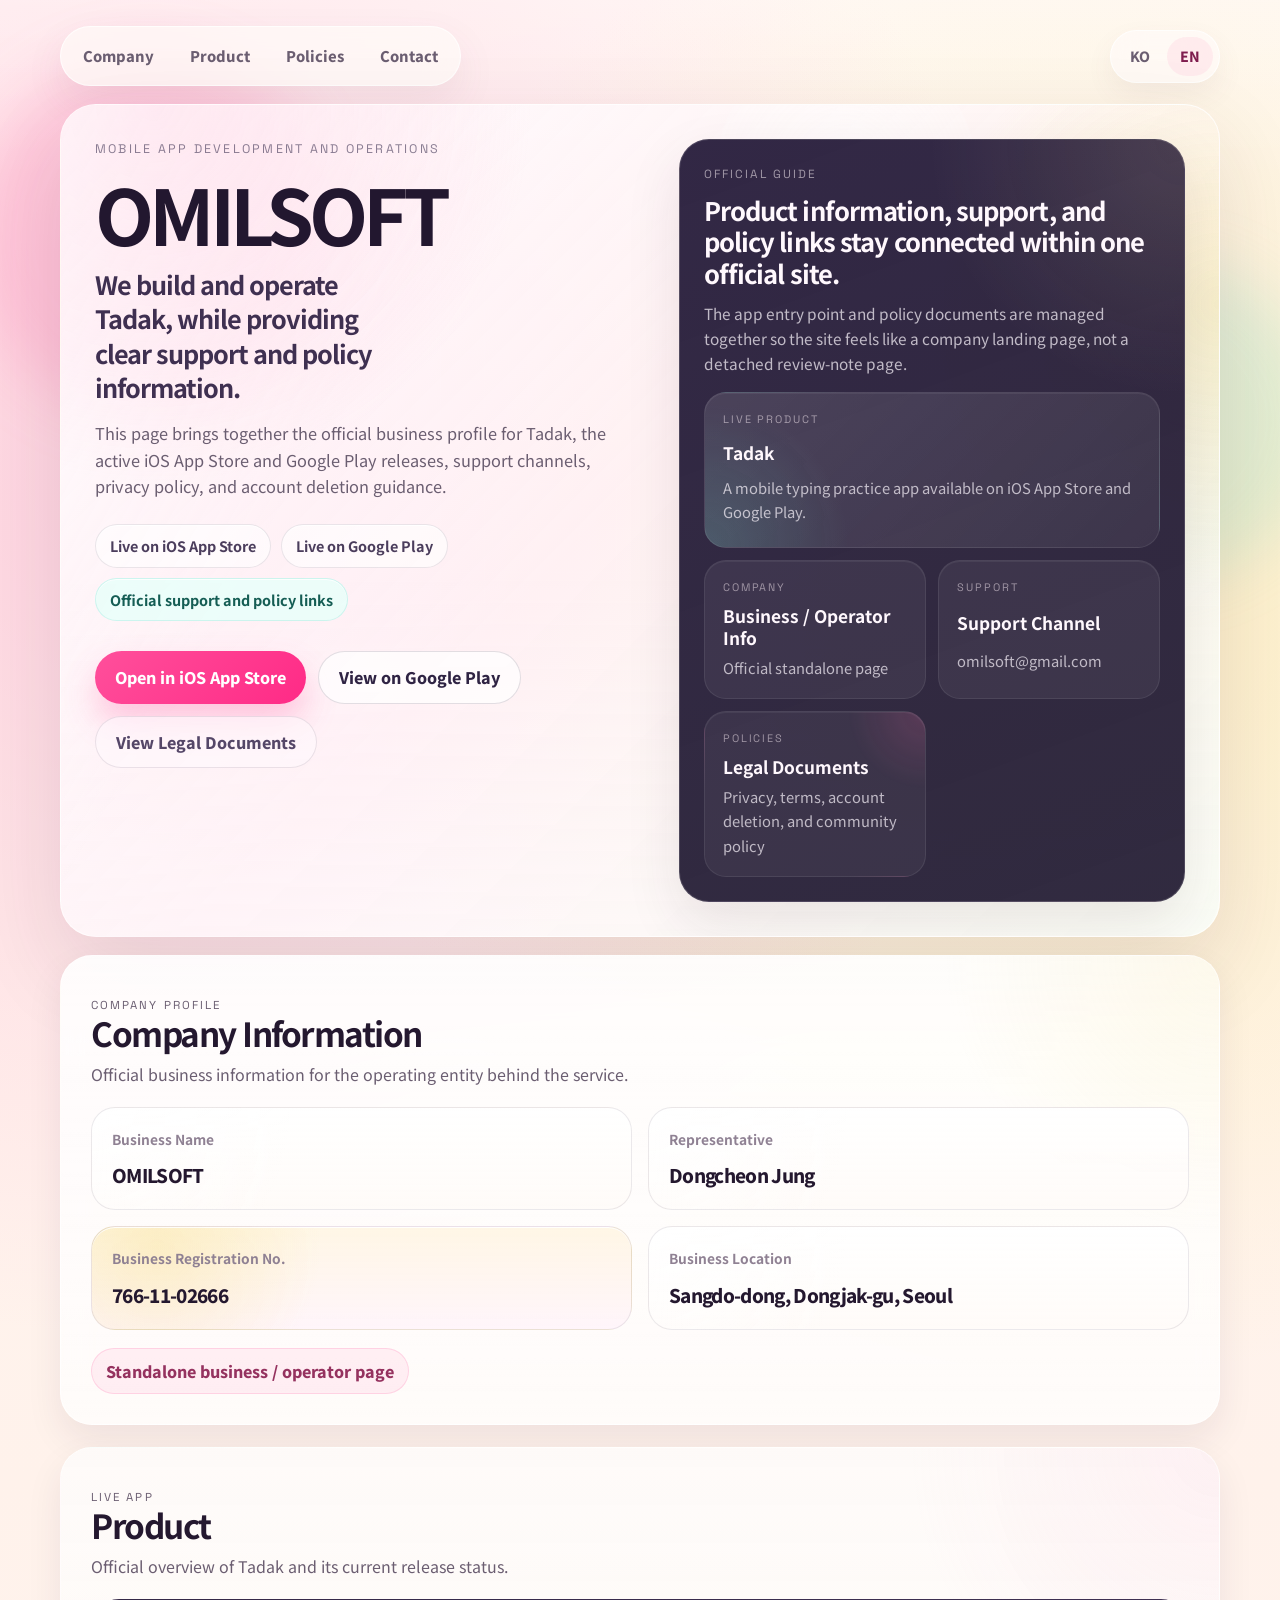
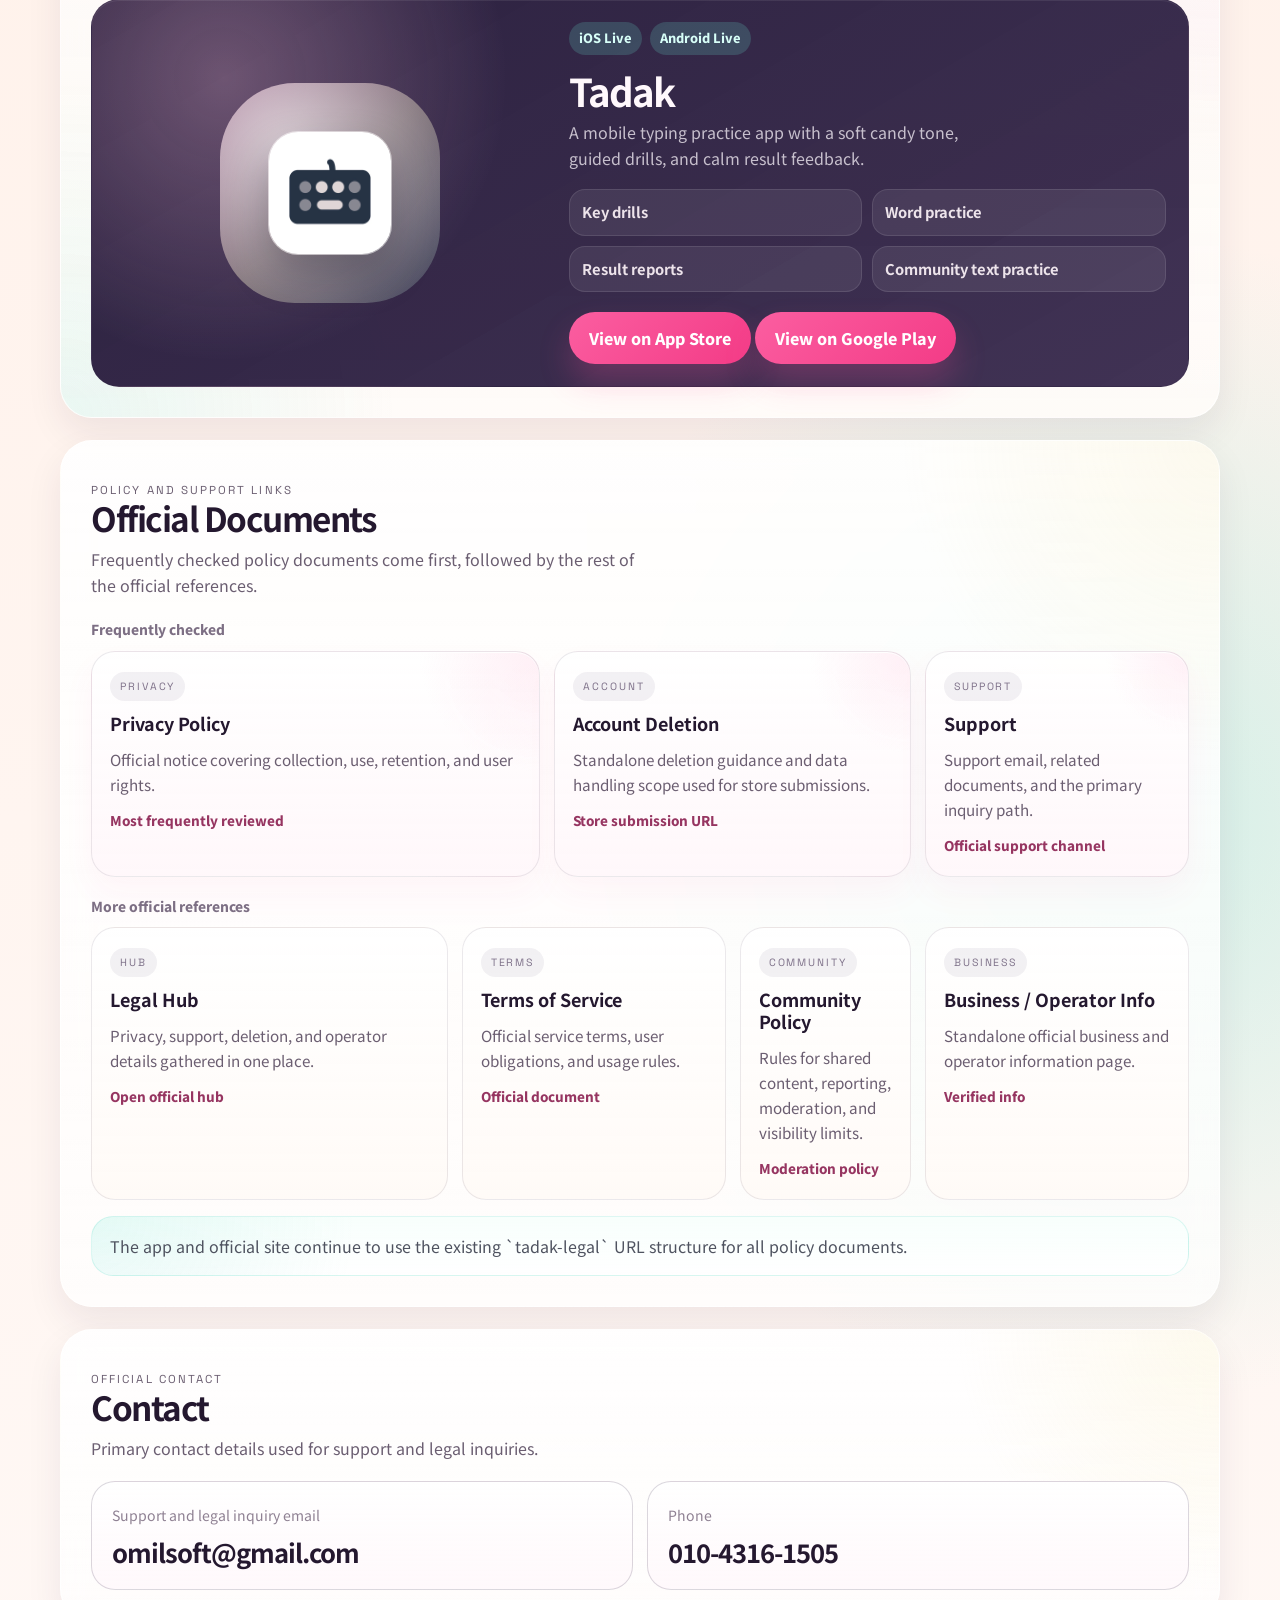
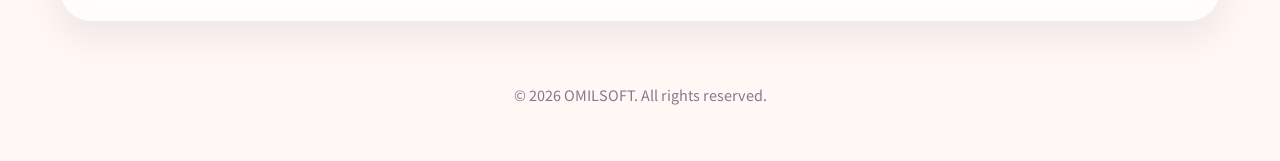
==== commit ccf187ed: "Add interactive landing page and reflect Android launch - Update official site (KO/EN) to show Andro" ====
--- a/en/index.html
+++ b/en/index.html
@@ -72,12 +72,12 @@
             </p>
             <p class="hero-subtitle">
               This page brings together the official business profile for Tadak, the active iOS App
-              Store release, support channels, privacy policy, and account deletion guidance.
+              Store and Google Play releases, support channels, privacy policy, and account deletion guidance.
             </p>
 
             <div class="hero-statuses" aria-label="Service status">
               <span class="status-pill">Live on iOS App Store</span>
-              <span class="status-pill">Android Google Play launch in preparation</span>
+              <span class="status-pill">Live on Google Play</span>
               <span class="status-pill status-pill--mint">Official support and policy links</span>
             </div>
 
@@ -92,6 +92,14 @@
               </a>
               <a
                 class="btn btn--secondary"
+                href="https://play.google.com/store/apps/details?id=com.dongcheon.tadak"
+                target="_blank"
+                rel="noreferrer"
+              >
+                View on Google Play
+              </a>
+              <a
+                class="btn btn--tertiary"
                 href="https://eastlooo.github.io/tadak-legal/en/"
                 target="_blank"
                 rel="noreferrer"
@@ -120,7 +128,7 @@
               >
                 <span class="dashboard-tile__kicker">Live Product</span>
                 <strong>Tadak</strong>
-                <span>A mobile typing practice app you can open directly in the iOS App Store.</span>
+                <span>A mobile typing practice app available on iOS App Store and Google Play.</span>
               </a>
               <a class="dashboard-tile" href="./operator-info.html">
                 <span class="dashboard-tile__kicker">Company</span>
@@ -197,7 +205,7 @@
           <div class="service-stage__copy">
             <div class="service-badges">
               <span class="service-badge service-badge--live">iOS Live</span>
-              <span class="service-badge">Android Coming Soon</span>
+              <span class="service-badge service-badge--live">Android Live</span>
             </div>
             <h3>Tadak</h3>
             <p class="service-lead">
@@ -219,6 +227,14 @@
               >
                 View on App Store
               </a>
+              <a
+                class="btn btn--store"
+                href="https://play.google.com/store/apps/details?id=com.dongcheon.tadak"
+                target="_blank"
+                rel="noreferrer"
+              >
+                View on Google Play
+              </a>
             </div>
           </div>
         </article>
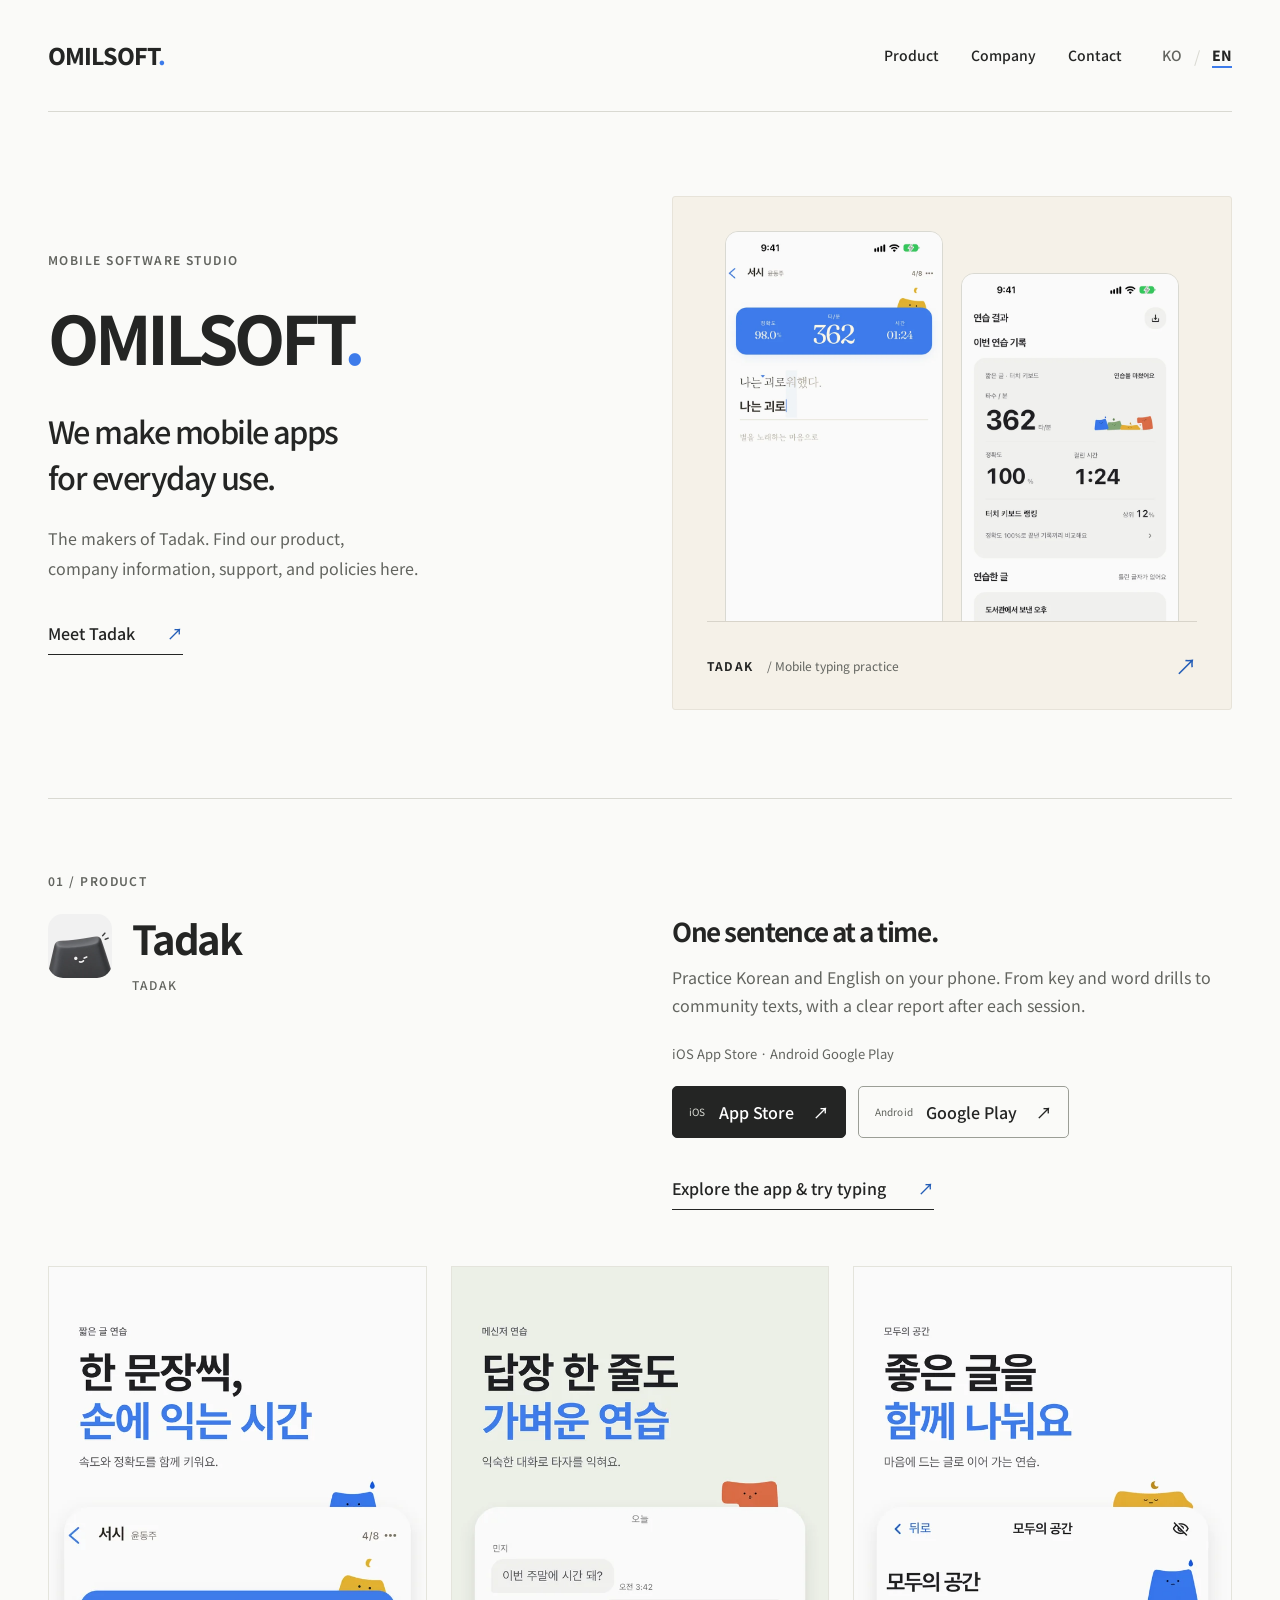
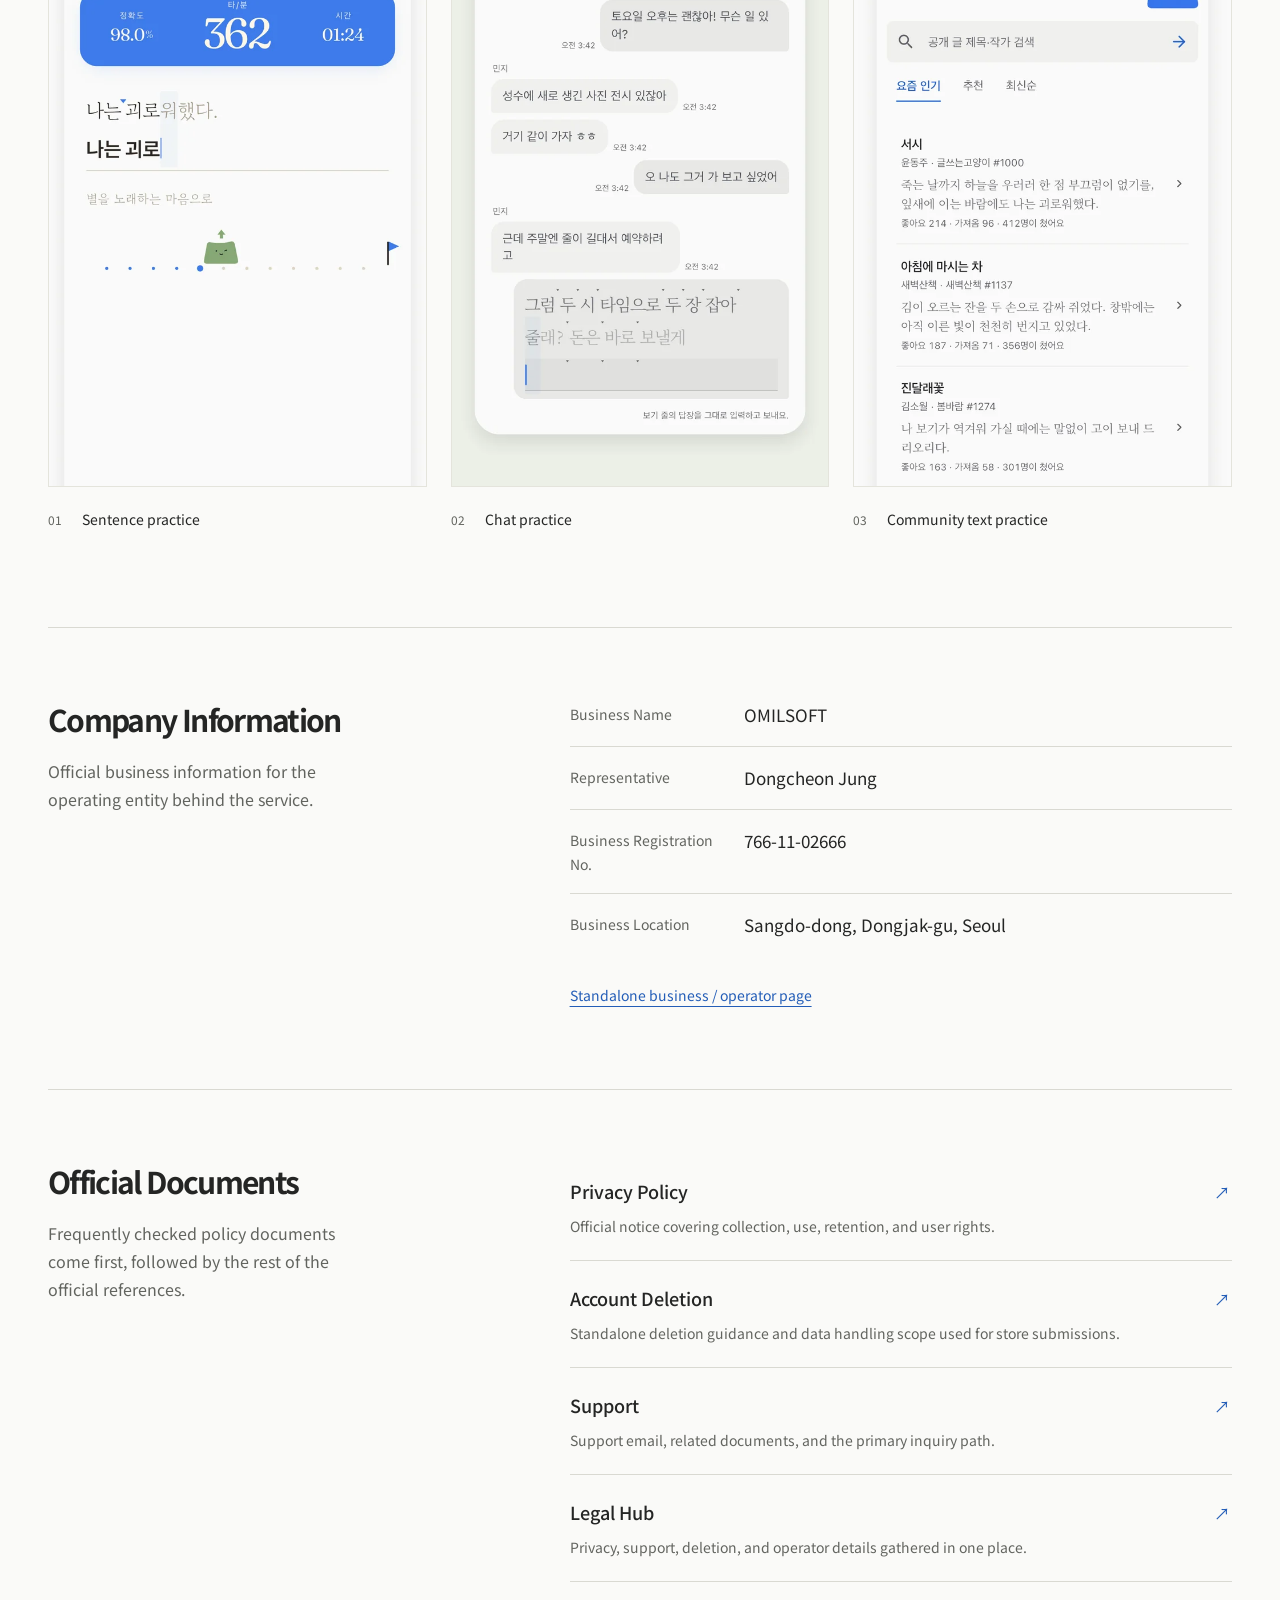
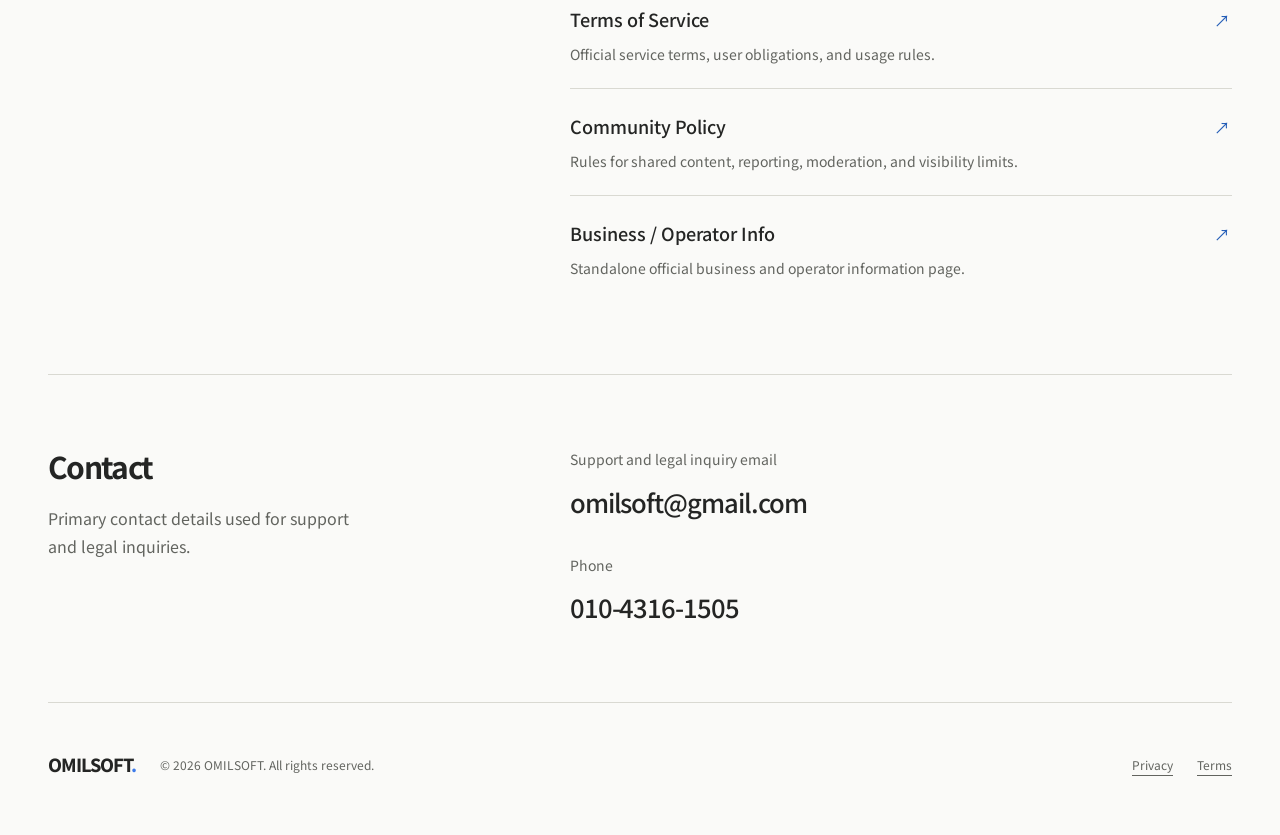
==== commit d8d2d545: "design: 공식 사이트를 타닥 3.0 Paper 디자인으로 리뉴얼 Co-Authored-By: Claude Opus 5.5 <noreply@anthropic.com>" ====
--- a/en/index.html
+++ b/en/index.html
@@ -15,6 +15,8 @@
     />
     <meta property="og:type" content="website" />
     <meta property="og:image" content="https://eastlooo.github.io/omilsoft-official-site/assets/omilsoft-og.png" />
+    <meta property="og:image:width" content="1200" />
+    <meta property="og:image:height" content="630" />
     <meta property="og:image:alt" content="OMILSOFT and Tadak official site preview image" />
     <meta name="twitter:card" content="summary_large_image" />
     <meta name="twitter:title" content="OMILSOFT | Official Site" />
@@ -23,8 +25,8 @@
       content="Official OMILSOFT site for Tadak app information, support, and policy links."
     />
     <meta name="twitter:image" content="https://eastlooo.github.io/omilsoft-official-site/assets/omilsoft-og.png" />
-    <meta name="theme-color" content="#1d1630" />
-    <link rel="icon" href="../assets/tadaktadak-icon.jpg" />
+    <meta name="theme-color" content="#FAFAF8" />
+    <link rel="icon" href="../assets/tadak-icon.png" />
     <script async src="https://www.googletagmanager.com/gtag/js?id=G-R1BCDWKTDV"></script>
     <script>
       window.dataLayer = window.dataLayer || [];
@@ -37,296 +39,361 @@
     <link rel="preconnect" href="https://fonts.googleapis.com" />
     <link rel="preconnect" href="https://fonts.gstatic.com" crossorigin />
     <link
-      href="https://fonts.googleapis.com/css2?family=Noto+Sans+KR:wght@400;500;700;800;900&family=Space+Grotesk:wght@500;700&display=swap"
+      href="https://fonts.googleapis.com/css2?family=Noto+Sans+KR:wght@400;500;600;700;800;900&display=swap"
       rel="stylesheet"
     />
-    <link rel="stylesheet" href="../styles.css?v=20260308-en-1" />
+    <link rel="stylesheet" href="../styles.css?v=paper-3" />
+    <link rel="canonical" href="https://eastlooo.github.io/omilsoft-official-site/en/" />
   </head>
-  <body class="page-home page-en">
-    <div class="backdrop backdrop--pink" aria-hidden="true"></div>
-    <div class="backdrop backdrop--mint" aria-hidden="true"></div>
-    <div class="backdrop backdrop--lemon" aria-hidden="true"></div>
-    <div class="backdrop-grid" aria-hidden="true"></div>
+  <body>
+ <a class="skip-link" href="#main">
+  Skip to content
+ </a>
+ <header class="site-header container">
+  <a aria-label="OMILSOFT Home" class="wordmark" href="./index.html">
+   OMILSOFT<span class="brand-period">.</span>
+  </a>
+  <nav aria-label="Main navigation" class="main-nav">
+   <a href="#service">
+    Product
+   </a>
+   <a href="#company">
+    Company
+   </a>
+   <a href="#contact">
+    Contact
+   </a>
+  </nav>
+  <nav aria-label="Language" class="locale-switch">
+   <a href="../index.html" lang="ko">
+    KO
+   </a>
+   <span aria-hidden="true">
+    /
+   </span>
+   <a aria-current="page" href="./index.html" lang="en">
+    EN
+   </a>
+  </nav>
+ </header>
+ <main id="main">
+  <section class="company-hero container">
+   <div class="hero-intro">
+    <p class="eyebrow">
+     MOBILE SOFTWARE STUDIO
+    </p>
+    <h1>
+     OMILSOFT<span class="brand-period">.</span>
+    </h1>
+    <p class="company-statement">
+     We make mobile apps
+     <br/>
+     for everyday use.
+    </p>
+    <p class="hero-note">
+     The makers of Tadak. Find our product,
+     <br/>
+     company information, support, and policies here.
+    </p>
+    <a class="text-link" href="#service">
+     Meet Tadak
+     <span aria-hidden="true">
+      ↗
+     </span>
+    </a>
+   </div>
+   <a aria-label="Explore Tadak typing practice app" class="hero-product" href="../tadak/">
+    <div class="hero-screens">
+     <picture class="screen-practice">
+      <source srcset="../assets/tadak-practice.webp" type="image/webp"/>
+      <img alt="Tadak typing practice screen" decoding="async" fetchpriority="high" height="1434" src="../assets/tadak-practice.png" width="660"/>
+     </picture>
+     <picture class="screen-result">
+      <source srcset="../assets/tadak-result.webp" type="image/webp"/>
+      <img alt="Tadak speed and accuracy report" decoding="async" fetchpriority="high" height="1434" src="../assets/tadak-result.png" width="660"/>
+     </picture>
+    </div>
+    <div class="hero-caption">
+     <span>
+      <strong>
+       TADAK
+      </strong>
+      / Mobile typing practice
+     </span>
+     <span aria-hidden="true">
+      ↗
+     </span>
+    </div>
+   </a>
+  </section>
+  <section class="product-section container" id="service">
+   <div class="section-heading">
+    <p class="eyebrow">
+     01 / PRODUCT
+    </p>
+    <div class="product-heading">
+     <div class="product-title">
+      <img alt="Tadak app icon" height="64" src="../assets/tadak-icon.webp" width="64"/>
+      <h2>
+       Tadak
+       <span>
+        TADAK
+       </span>
+      </h2>
+     </div>
+     <div class="product-description">
+      <h3>
+       One sentence at a time.
+      </h3>
+      <p>
+       Practice Korean and English on your phone. From key and word drills to community texts, with a clear report after each session.
+      </p>
+      <p class="availability">
+       iOS App Store · Android Google Play
+      </p>
+      <div class="store-buttons">
+       <a class="store-btn" data-store="ios" href="https://apps.apple.com/kr/app/id6443688240" rel="noreferrer" target="_blank">
+        <span class="store-platform">
+         iOS
+        </span>
+        <span>
+         App Store
+        </span>
+        <span aria-hidden="true">
+         ↗
+        </span>
+       </a>
+       <a class="store-btn" data-store="android" href="https://play.google.com/store/apps/details?id=com.dongcheon.tadak" rel="noreferrer" target="_blank">
+        <span class="store-platform">
+         Android
+        </span>
+        <span>
+         Google Play
+        </span>
+        <span aria-hidden="true">
+         ↗
+        </span>
+       </a>
+      </div>
+      <a class="text-link" href="../tadak/">
+       Explore the app &amp; try typing
+       <span aria-hidden="true">
+        ↗
+       </span>
+      </a>
+     </div>
+    </div>
+   </div>
+   <div class="story-gallery">
+    <figure>
+     <picture class="">
+      <source srcset="../assets/tadak-practice-story.webp" type="image/webp"/>
+      <img alt="Approved App Store screenshot: sentence practice" decoding="async" height="1434" loading="lazy" src="../assets/tadak-practice-story.png" width="660"/>
+     </picture>
+     <figcaption>
+      <span>
+       01
+      </span>
+      Sentence practice
+     </figcaption>
+    </figure>
+    <figure>
+     <picture class="">
+      <source srcset="../assets/tadak-chat-story.webp" type="image/webp"/>
+      <img alt="Approved App Store screenshot: chat practice" decoding="async" height="1434" loading="lazy" src="../assets/tadak-chat-story.png" width="660"/>
+     </picture>
+     <figcaption>
+      <span>
+       02
+      </span>
+      Chat practice
+     </figcaption>
+    </figure>
+    <figure>
+     <picture class="">
+      <source srcset="../assets/tadak-community-story.webp" type="image/webp"/>
+      <img alt="Approved App Store screenshot: community texts" decoding="async" height="1434" loading="lazy" src="../assets/tadak-community-story.png" width="660"/>
+     </picture>
+     <figcaption>
+      <span>
+       03
+      </span>
+      Community text practice
+     </figcaption>
+    </figure>
+   </div>
+  </section>
+  <div class="container information-sections">
+   <section class="panel panel--company" id="company">
+    <div class="section-head">
+     <h2>
+      Company Information
+     </h2>
+     <p>
+      Official business information for the operating entity behind the service.
+     </p>
+    </div>
+    <dl class="data-grid">
+     <div class="data-card">
+      <dt>
+       Business Name
+      </dt>
+      <dd>
+       OMILSOFT
+      </dd>
+     </div>
+     <div class="data-card">
+      <dt>
+       Representative
+      </dt>
+      <dd>
+       Dongcheon Jung
+      </dd>
+     </div>
+     <div class="data-card data-card--accent">
+      <dt>
+       Business Registration No.
+      </dt>
+      <dd>
+       766-11-02666
+      </dd>
+     </div>
+     <div class="data-card">
+      <dt>
+       Business Location
+      </dt>
+      <dd>
+       Sangdo-dong, Dongjak-gu, Seoul
+      </dd>
+     </div>
+    </dl>
+    <div class="panel-footer">
+     <a class="inline-link" href="./operator-info.html">
+      Standalone business / operator page
+     </a>
+    </div>
+   </section>
+   <section class="panel panel--policy" id="policy">
+    <div class="section-head">
+     <h2>
+      Official Documents
+     </h2>
+     <p>
+      Frequently checked policy documents come first, followed by the rest of the official references.
+     </p>
+    </div>
+    <div class="policy-primary-grid">
+     <a class="policy-card policy-card--primary" href="https://eastlooo.github.io/tadak-legal/en/privacy.html" rel="noreferrer" target="_blank">
+      <strong>
+       Privacy Policy
+      </strong>
+      <p>
+       Official notice covering collection, use, retention, and user rights.
+      </p>
+     </a>
+     <a class="policy-card policy-card--primary" href="https://eastlooo.github.io/tadak-legal/en/account-deletion.html" rel="noreferrer" target="_blank">
+      <strong>
+       Account Deletion
+      </strong>
+      <p>
+       Standalone deletion guidance and data handling scope used for store submissions.
+      </p>
+     </a>
+     <a class="policy-card policy-card--primary" href="https://eastlooo.github.io/tadak-legal/en/support.html" rel="noreferrer" target="_blank">
+      <strong>
+       Support
+      </strong>
+      <p>
+       Support email, related documents, and the primary inquiry path.
+      </p>
+     </a>
+    </div>
+    <div class="policy-grid">
+     <a class="policy-card policy-card--muted" href="https://eastlooo.github.io/tadak-legal/en/" rel="noreferrer" target="_blank">
+      <strong>
+       Legal Hub
+      </strong>
+      <p>
+       Privacy, support, deletion, and operator details gathered in one place.
+      </p>
+     </a>
+     <a class="policy-card policy-card--muted" href="https://eastlooo.github.io/tadak-legal/en/terms.html" rel="noreferrer" target="_blank">
+      <strong>
+       Terms of Service
+      </strong>
+      <p>
+       Official service terms, user obligations, and usage rules.
+      </p>
+     </a>
+     <a class="policy-card policy-card--muted" href="https://eastlooo.github.io/tadak-legal/en/community-policy.html" rel="noreferrer" target="_blank">
+      <strong>
+       Community Policy
+      </strong>
+      <p>
+       Rules for shared content, reporting, moderation, and visibility limits.
+      </p>
+     </a>
+     <a class="policy-card policy-card--muted" href="https://eastlooo.github.io/tadak-legal/en/operator-info.html" rel="noreferrer" target="_blank">
+      <strong>
+       Business / Operator Info
+      </strong>
+      <p>
+       Standalone official business and operator information page.
+      </p>
+     </a>
+    </div>
+   </section>
+   <section class="panel panel--contact" id="contact">
+    <div class="section-head">
+     <h2>
+      Contact
+     </h2>
+     <p>
+      Primary contact details used for support and legal inquiries.
+     </p>
+    </div>
+    <div class="contact-grid">
+     <a class="contact-card" href="mailto:omilsoft@gmail.com">
+      <span>
+       Support and legal inquiry email
+      </span>
+      <strong>
+       omilsoft@gmail.com
+      </strong>
+     </a>
+     <a class="contact-card" href="tel:+821043161505">
+      <span>
+       Phone
+      </span>
+      <strong>
+       010-4316-1505
+      </strong>
+     </a>
+    </div>
+   </section>
+  </div>
+ </main>
+ <footer class="site-footer container">
+  <a class="wordmark" href="./index.html">
+   OMILSOFT<span class="brand-period">.</span>
+  </a>
+  <p>
+   ©
+   <span id="year">
+    2026
+   </span>
+   OMILSOFT. All rights reserved.
+  </p>
+  <a href="https://eastlooo.github.io/tadak-legal/en/privacy.html" rel="noreferrer" target="_blank">
+   Privacy
+  </a>
+  <a href="https://eastlooo.github.io/tadak-legal/en/terms.html" rel="noreferrer" target="_blank">
+   Terms
+  </a>
+ </footer>
+ <script>
+  document.getElementById('year').textContent = new Date().getFullYear();
+ </script>
+</body>
 
-    <header class="hero">
-      <div class="container">
-        <div class="hero-top">
-          <nav class="top-nav" aria-label="Section shortcuts">
-            <a href="#company">Company</a>
-            <a href="#service">Product</a>
-            <a href="#policy">Policies</a>
-            <a href="#contact">Contact</a>
-          </nav>
-          <div class="locale-switch" aria-label="Language switch">
-            <a href="../index.html">KO</a>
-            <a class="active" href="./index.html">EN</a>
-          </div>
-        </div>
-
-        <section class="hero-stage">
-          <div class="hero-copy">
-            <p class="eyebrow">Mobile App Development and Operations</p>
-            <h1>OMILSOFT</h1>
-            <p class="hero-focus">
-              We build and operate Tadak, while providing clear support and policy information.
-            </p>
-            <p class="hero-subtitle">
-              This page brings together the official business profile for Tadak, the active iOS App
-              Store and Google Play releases, support channels, privacy policy, and account deletion guidance.
-            </p>
-
-            <div class="hero-statuses" aria-label="Service status">
-              <span class="status-pill">Live on iOS App Store</span>
-              <span class="status-pill">Live on Google Play</span>
-              <span class="status-pill status-pill--mint">Official support and policy links</span>
-            </div>
-
-            <div class="hero-actions">
-              <a
-                class="btn btn--primary"
-                href="https://apps.apple.com/kr/app/id6443688240"
-                target="_blank"
-                rel="noreferrer"
-              >
-                Open in iOS App Store
-              </a>
-              <a
-                class="btn btn--secondary"
-                href="https://play.google.com/store/apps/details?id=com.dongcheon.tadak"
-                target="_blank"
-                rel="noreferrer"
-              >
-                View on Google Play
-              </a>
-              <a
-                class="btn btn--tertiary"
-                href="https://eastlooo.github.io/tadak-legal/en/"
-                target="_blank"
-                rel="noreferrer"
-              >
-                View Legal Documents
-              </a>
-            </div>
-          </div>
-
-          <aside class="hero-dashboard" aria-label="Official entry points">
-            <div class="dashboard-intro">
-              <p class="dashboard-label">Official Guide</p>
-              <h2>Product information, support, and policy links stay connected within one official site.</h2>
-              <p>
-                The app entry point and policy documents are managed together so the site feels like
-                a company landing page, not a detached review-note page.
-              </p>
-            </div>
-
-            <div class="dashboard-grid">
-              <a
-                class="dashboard-tile dashboard-tile--feature"
-                href="https://apps.apple.com/kr/app/id6443688240"
-                target="_blank"
-                rel="noreferrer"
-              >
-                <span class="dashboard-tile__kicker">Live Product</span>
-                <strong>Tadak</strong>
-                <span>A mobile typing practice app available on iOS App Store and Google Play.</span>
-              </a>
-              <a class="dashboard-tile" href="./operator-info.html">
-                <span class="dashboard-tile__kicker">Company</span>
-                <strong>Business / Operator Info</strong>
-                <span>Official standalone page</span>
-              </a>
-              <a
-                class="dashboard-tile"
-                href="https://eastlooo.github.io/tadak-legal/en/support.html"
-                target="_blank"
-                rel="noreferrer"
-              >
-                <span class="dashboard-tile__kicker">Support</span>
-                <strong>Support Channel</strong>
-                <span>omilsoft@gmail.com</span>
-              </a>
-              <a
-                class="dashboard-tile dashboard-tile--soft"
-                href="https://eastlooo.github.io/tadak-legal/en/"
-                target="_blank"
-                rel="noreferrer"
-              >
-                <span class="dashboard-tile__kicker">Policies</span>
-                <strong>Legal Documents</strong>
-                <span>Privacy, terms, account deletion, and community policy</span>
-              </a>
-            </div>
-          </aside>
-        </section>
-      </div>
-    </header>
-
-    <main class="container page-shell">
-      <section class="panel panel--company" id="company">
-        <div class="section-head">
-          <p class="section-kicker">Company Profile</p>
-          <h2>Company Information</h2>
-          <p>Official business information for the operating entity behind the service.</p>
-        </div>
-        <dl class="data-grid">
-          <div class="data-card">
-            <dt>Business Name</dt>
-            <dd>OMILSOFT</dd>
-          </div>
-          <div class="data-card">
-            <dt>Representative</dt>
-            <dd>Dongcheon Jung</dd>
-          </div>
-          <div class="data-card data-card--accent">
-            <dt>Business Registration No.</dt>
-            <dd>766-11-02666</dd>
-          </div>
-          <div class="data-card">
-            <dt>Business Location</dt>
-            <dd>Sangdo-dong, Dongjak-gu, Seoul</dd>
-          </div>
-        </dl>
-        <div class="panel-footer">
-          <a class="inline-link" href="./operator-info.html">Standalone business / operator page</a>
-        </div>
-      </section>
-
-      <section class="panel panel--service" id="service">
-        <div class="section-head">
-          <p class="section-kicker">Live App</p>
-          <h2>Product</h2>
-          <p>Official overview of Tadak and its current release status.</p>
-        </div>
-        <article class="service-stage">
-          <div class="service-stage__visual">
-            <div class="service-halo" aria-hidden="true"></div>
-            <img class="service-icon" src="../assets/tadaktadak-icon.jpg" alt="Tadak app icon" />
-          </div>
-          <div class="service-stage__copy">
-            <div class="service-badges">
-              <span class="service-badge service-badge--live">iOS Live</span>
-              <span class="service-badge service-badge--live">Android Live</span>
-            </div>
-            <h3>Tadak</h3>
-            <p class="service-lead">
-              A mobile typing practice app with a soft candy tone, guided drills, and calm result
-              feedback.
-            </p>
-            <div class="feature-grid" aria-label="Key features">
-              <span class="feature-chip">Key drills</span>
-              <span class="feature-chip">Word practice</span>
-              <span class="feature-chip">Result reports</span>
-              <span class="feature-chip">Community text practice</span>
-            </div>
-            <div class="service-actions">
-              <a
-                class="btn btn--store"
-                href="https://apps.apple.com/kr/app/id6443688240"
-                target="_blank"
-                rel="noreferrer"
-              >
-                View on App Store
-              </a>
-              <a
-                class="btn btn--store"
-                href="https://play.google.com/store/apps/details?id=com.dongcheon.tadak"
-                target="_blank"
-                rel="noreferrer"
-              >
-                View on Google Play
-              </a>
-            </div>
-          </div>
-        </article>
-      </section>
-
-      <section class="panel panel--policy" id="policy">
-        <div class="section-head">
-          <p class="section-kicker">Policy and Support Links</p>
-          <h2>Official Documents</h2>
-          <p>Frequently checked policy documents come first, followed by the rest of the official references.</p>
-        </div>
-
-        <div class="policy-group-label">Frequently checked</div>
-        <div class="policy-primary-grid">
-          <a class="policy-card policy-card--primary" href="https://eastlooo.github.io/tadak-legal/en/privacy.html" target="_blank" rel="noreferrer">
-            <span class="policy-card__tag">Privacy</span>
-            <strong>Privacy Policy</strong>
-            <p>Official notice covering collection, use, retention, and user rights.</p>
-            <span class="policy-card__meta">Most frequently reviewed</span>
-          </a>
-          <a class="policy-card policy-card--primary" href="https://eastlooo.github.io/tadak-legal/en/account-deletion.html" target="_blank" rel="noreferrer">
-            <span class="policy-card__tag">Account</span>
-            <strong>Account Deletion</strong>
-            <p>Standalone deletion guidance and data handling scope used for store submissions.</p>
-            <span class="policy-card__meta">Store submission URL</span>
-          </a>
-          <a class="policy-card policy-card--primary" href="https://eastlooo.github.io/tadak-legal/en/support.html" target="_blank" rel="noreferrer">
-            <span class="policy-card__tag">Support</span>
-            <strong>Support</strong>
-            <p>Support email, related documents, and the primary inquiry path.</p>
-            <span class="policy-card__meta">Official support channel</span>
-          </a>
-        </div>
-
-        <div class="policy-group-label policy-group-label--secondary">More official references</div>
-        <div class="policy-grid">
-          <a class="policy-card policy-card--muted" href="https://eastlooo.github.io/tadak-legal/en/" target="_blank" rel="noreferrer">
-            <span class="policy-card__tag">Hub</span>
-            <strong>Legal Hub</strong>
-            <p>Privacy, support, deletion, and operator details gathered in one place.</p>
-            <span class="policy-card__meta">Open official hub</span>
-          </a>
-          <a class="policy-card policy-card--muted" href="https://eastlooo.github.io/tadak-legal/en/terms.html" target="_blank" rel="noreferrer">
-            <span class="policy-card__tag">Terms</span>
-            <strong>Terms of Service</strong>
-            <p>Official service terms, user obligations, and usage rules.</p>
-            <span class="policy-card__meta">Official document</span>
-          </a>
-          <a class="policy-card policy-card--muted" href="https://eastlooo.github.io/tadak-legal/en/community-policy.html" target="_blank" rel="noreferrer">
-            <span class="policy-card__tag">Community</span>
-            <strong>Community Policy</strong>
-            <p>Rules for shared content, reporting, moderation, and visibility limits.</p>
-            <span class="policy-card__meta">Moderation policy</span>
-          </a>
-          <a class="policy-card policy-card--muted" href="https://eastlooo.github.io/tadak-legal/en/operator-info.html" target="_blank" rel="noreferrer">
-            <span class="policy-card__tag">Business</span>
-            <strong>Business / Operator Info</strong>
-            <p>Standalone official business and operator information page.</p>
-            <span class="policy-card__meta">Verified info</span>
-          </a>
-        </div>
-
-        <div class="trust-note">
-          The app and official site continue to use the existing `tadak-legal` URL structure for all policy documents.
-        </div>
-      </section>
-
-      <section class="panel panel--contact" id="contact">
-        <div class="section-head">
-          <p class="section-kicker">Official Contact</p>
-          <h2>Contact</h2>
-          <p>Primary contact details used for support and legal inquiries.</p>
-        </div>
-        <div class="contact-grid">
-          <a class="contact-card" href="mailto:omilsoft@gmail.com">
-            <span>Support and legal inquiry email</span>
-            <strong>omilsoft@gmail.com</strong>
-          </a>
-          <a class="contact-card" href="tel:+821043161505">
-            <span>Phone</span>
-            <strong>010-4316-1505</strong>
-          </a>
-        </div>
-      </section>
-    </main>
-
-    <footer class="footer container">
-      <p>© <span id="year"></span> OMILSOFT. All rights reserved.</p>
-    </footer>
-
-    <script>
-      document.getElementById('year').textContent = new Date().getFullYear();
-    </script>
-  </body>
 </html>
--- a/styles.css
+++ b/styles.css
@@ -1,1105 +1,822 @@
 :root {
-  --bg: #fff8f4;
-  --bg-alt: #fff4ee;
-  --surface: rgba(255, 255, 255, 0.72);
-  --surface-strong: rgba(255, 255, 255, 0.86);
-  --surface-dark: rgba(37, 27, 56, 0.9);
-  --surface-dark-soft: rgba(54, 40, 78, 0.82);
-  --text: #24182f;
-  --text-soft: #6b5e71;
-  --text-faint: #8f8193;
-  --line: rgba(58, 39, 72, 0.1);
-  --line-strong: rgba(58, 39, 72, 0.18);
-  --pink: #ff4f9b;
-  --pink-deep: #ff2a86;
-  --mint: #66d9c8;
-  --lemon: #f6dc7f;
-  --violet: #2a1f41;
-  --shadow-xl: 0 34px 90px rgba(57, 31, 60, 0.12);
-  --shadow-lg: 0 22px 56px rgba(57, 31, 60, 0.1);
-  --shadow-md: 0 16px 36px rgba(57, 31, 60, 0.08);
-}
-
+  --paper:#fafaf8;
+  --paper-deep:#f5f1e8;
+  --ink:#242524;
+  --muted:#62645f;
+  --line:#d9d9d2;
+  --cobalt:#3d7bea;
+  --link:#235db7;
+  --white:#fff;
+  --error:#a54330;
+  font-family:'Noto Sans KR',sans-serif;
+  color:var(--ink);
+  background:var(--paper);
+  font-synthesis:none;
+  color-scheme:light;
+}
 * {
-  box-sizing: border-box;
-}
-
+  box-sizing:border-box;
+}
 html {
-  scroll-behavior: smooth;
-}
-
+  scroll-behavior:smooth;
+  scroll-padding-top:28px;
+}
 body {
-  margin: 0;
-  min-height: 100vh;
-  font-family: 'Noto Sans KR', sans-serif;
-  color: var(--text);
-  line-height: 1.64;
-  overflow-x: hidden;
-  background:
-    linear-gradient(180deg, rgba(255, 255, 255, 0.28), rgba(255, 255, 255, 0)) 0 0 / 100% 180px no-repeat,
-    radial-gradient(circle at 12% 14%, rgba(255, 171, 205, 0.48), transparent 28%),
-    radial-gradient(circle at 86% 18%, rgba(253, 236, 165, 0.56), transparent 26%),
-    radial-gradient(circle at 88% 72%, rgba(119, 227, 212, 0.32), transparent 22%),
-    linear-gradient(180deg, #fff7f3 0%, #fff2eb 44%, #fff8f5 100%);
-}
-
+  margin:0;
+  font-size:16px;
+  line-height:1.75;
+  word-break:keep-all;
+  overflow-wrap:break-word;
+}
+h1,h2,h3,p,figure,dl,dd {
+  margin:0;
+}
+h1,h2,h3 {
+  font-weight:700;
+  line-height:1.3;
+  letter-spacing:-.055em;
+}
 a {
-  color: inherit;
-}
-
-.backdrop {
-  position: fixed;
-  border-radius: 999px;
-  filter: blur(30px);
-  pointer-events: none;
-  z-index: -3;
-}
-
-.backdrop--pink {
-  top: 56px;
-  left: -30px;
-  width: 360px;
-  height: 360px;
-  background: rgba(255, 105, 170, 0.22);
-}
-
-.backdrop--mint {
-  right: -40px;
-  top: 260px;
-  width: 320px;
-  height: 320px;
-  background: rgba(102, 217, 200, 0.18);
-}
-
-.backdrop--lemon {
-  right: 14vw;
-  bottom: 70px;
-  width: 280px;
-  height: 280px;
-  background: rgba(246, 220, 127, 0.18);
-}
-
-.backdrop-grid {
-  position: fixed;
-  inset: 0;
-  pointer-events: none;
-  z-index: -4;
-  opacity: 0.35;
-  background:
-    linear-gradient(rgba(255, 255, 255, 0.12) 1px, transparent 1px),
-    linear-gradient(90deg, rgba(255, 255, 255, 0.12) 1px, transparent 1px);
-  background-size: 44px 44px;
-  mask-image: radial-gradient(circle at center, black 30%, transparent 100%);
-}
-
+  color:inherit;
+  text-underline-offset:5px;
+}
+a:hover {
+  color:var(--link);
+}
+a:focus-visible,button:focus-visible,input:focus-visible,summary:focus-visible {
+  outline:3px solid var(--cobalt);
+  outline-offset:5px;
+}
+button,input {
+  font:inherit;
+}
+button,a {
+  -webkit-tap-highlight-color:transparent;
+}
+button {
+  cursor:pointer;
+}
+img {
+  display:block;
+  max-width:100%;
+  height:auto;
+}
+picture {
+  display:block;
+  min-width:0;
+}
+section[id] {
+  scroll-margin-top:32px;
+}
 .container {
-  width: min(1160px, calc(100% - 32px));
-  margin: 0 auto;
-}
-
-.hero {
-  padding: 26px 0 18px;
-}
-
-.hero--compact {
-  padding-bottom: 8px;
-}
-
-.hero-top {
-  display: flex;
-  align-items: center;
-  justify-content: space-between;
-  gap: 14px;
-}
-
-.hero-top--compact {
-  justify-content: flex-end;
-  margin-bottom: 18px;
-}
-
-.top-nav {
-  display: inline-flex;
-  flex-wrap: wrap;
-  gap: 8px;
-  padding: 8px;
-  border-radius: 999px;
-  border: 1px solid rgba(255, 255, 255, 0.72);
-  background: rgba(255, 250, 247, 0.76);
-  box-shadow: 0 16px 40px rgba(111, 82, 103, 0.08);
-  backdrop-filter: blur(16px);
-}
-
-.top-nav a {
-  padding: 9px 14px;
-  border-radius: 999px;
-  text-decoration: none;
-  color: var(--text-soft);
-  font-size: 0.92rem;
-  font-weight: 800;
-  transition: background-color 180ms ease, color 180ms ease, transform 180ms ease;
-}
-
-.top-nav a:hover,
-.top-nav a:focus-visible {
-  background: rgba(40, 29, 55, 0.06);
-  color: var(--text);
-  transform: translateY(-1px);
-}
-
+  width:min(1184px,calc(100% - 96px));
+  margin-inline:auto;
+}
+.sr-only {
+  position:absolute;
+  width:1px;
+  height:1px;
+  overflow:hidden;
+  clip-path:inset(50%);
+  white-space:nowrap;
+}
+.skip-link {
+  position:absolute;
+  top:-100px;
+  left:24px;
+  background:var(--ink);
+  color:white;
+  padding:12px 20px;
+  z-index:10;
+}
+.skip-link:focus {
+  top:12px;
+}
+.site-header {
+  height:112px;
+  display:flex;
+  align-items:center;
+  border-bottom:1px solid var(--line);
+  gap:40px;
+}
+.wordmark {
+  font-size:23px;
+  font-weight:800;
+  letter-spacing:-1px;
+  text-decoration:none;
+  line-height:1.3;
+}
+.brand-period {
+  color:var(--cobalt);
+}
+.main-nav {
+  margin-left:auto;
+  display:flex;
+  gap:32px;
+}
+.main-nav a,.locale-switch a {
+  font-size:14px;
+  text-decoration:none;
+  min-height:44px;
+  display:inline-flex;
+  align-items:center;
+  font-weight:500;
+}
 .locale-switch {
-  display: inline-flex;
-  align-items: center;
-  gap: 4px;
-  padding: 6px;
-  border-radius: 999px;
-  border: 1px solid rgba(255, 255, 255, 0.72);
-  background: rgba(255, 250, 247, 0.76);
-  box-shadow: 0 12px 28px rgba(111, 82, 103, 0.07);
-  backdrop-filter: blur(16px);
-}
-
-.locale-switch a {
-  min-width: 46px;
-  padding: 8px 12px;
-  border-radius: 999px;
-  text-decoration: none;
-  text-align: center;
-  color: var(--text-soft);
-  font-size: 0.88rem;
-  font-weight: 800;
-  transition: background-color 180ms ease, color 180ms ease, transform 180ms ease;
-}
-
-.locale-switch a:hover,
-.locale-switch a:focus-visible {
-  color: var(--text);
-  transform: translateY(-1px);
-}
-
-.locale-switch a.active {
-  color: #7f1d4e;
-  background: rgba(255, 79, 155, 0.08);
-}
-
-.hero-stage {
-  position: relative;
-  display: grid;
-  grid-template-columns: minmax(0, 1.05fr) minmax(340px, 0.95fr);
-  gap: 24px;
-  margin-top: 18px;
-  padding: 34px;
-  border-radius: 36px;
-  border: 1px solid rgba(255, 255, 255, 0.74);
-  background:
-    radial-gradient(circle at 8% 0%, rgba(255, 164, 199, 0.32), transparent 28%),
-    radial-gradient(circle at 100% 24%, rgba(246, 220, 127, 0.34), transparent 22%),
-    linear-gradient(135deg, rgba(255, 255, 255, 0.84), rgba(255, 246, 251, 0.72) 48%, rgba(248, 255, 252, 0.76));
-  box-shadow: var(--shadow-xl);
-  overflow: hidden;
-}
-
-.hero-stage::before {
-  content: '';
-  position: absolute;
-  inset: 0;
-  background:
-    linear-gradient(120deg, rgba(255, 255, 255, 0.54), transparent 28%),
-    linear-gradient(180deg, transparent 56%, rgba(255, 255, 255, 0.24));
-  pointer-events: none;
-}
-
-.hero-stage::after {
-  content: '';
-  position: absolute;
-  right: 21%;
-  top: -64px;
-  width: 260px;
-  height: 260px;
-  border-radius: 50%;
-  background: radial-gradient(circle, rgba(255, 255, 255, 0.58), rgba(255, 255, 255, 0));
-  pointer-events: none;
-}
-
-.hero-stage--compact {
-  grid-template-columns: minmax(0, 1.05fr) minmax(280px, 0.8fr);
-}
-
-.hero-copy,
-.hero-dashboard {
-  position: relative;
-  z-index: 1;
-  min-width: 0;
-}
-
-.eyebrow,
-.section-kicker,
-.dashboard-label,
-.dashboard-tile__kicker,
-.policy-card__tag {
-  font-family: 'Space Grotesk', sans-serif;
-  letter-spacing: 0.18em;
-  text-transform: uppercase;
-}
-
+  display:flex;
+  align-items:center;
+  gap:12px;
+  color:var(--muted);
+}
+.locale-switch a[aria-current] {
+  color:var(--ink);
+  font-weight:800;
+  text-decoration:underline;
+  text-decoration-color:var(--cobalt);
+  text-decoration-thickness:2px;
+}
+.locale-switch span {
+  color:var(--line);
+}
 .eyebrow {
-  margin: 0 0 16px;
-  color: rgba(42, 31, 65, 0.55);
-  font-size: 0.78rem;
-}
-
-.hero h1 {
-  margin: 0;
-  font-size: clamp(3.3rem, 7vw, 6.3rem);
-  line-height: 0.92;
-  letter-spacing: -0.065em;
-  color: #22172f;
-  word-break: keep-all;
-}
-
-.page-operator .hero h1 {
-  font-size: clamp(2.8rem, 5.4vw, 4.8rem);
-  max-width: 10ch;
-}
-
-.page-en .hero h1 {
-  max-width: 9ch;
-  font-size: clamp(2.9rem, 6vw, 5.6rem);
-  line-height: 0.96;
-}
-
-.page-en.page-operator .hero h1 {
-  max-width: 14ch;
-  font-size: clamp(2.35rem, 4.8vw, 4.3rem);
-}
-
-.hero-focus {
-  margin: 18px 0 0;
-  max-width: 21ch;
-  font-size: clamp(1.18rem, 2vw, 1.58rem);
-  line-height: 1.35;
-  letter-spacing: -0.04em;
-  color: #3f3051;
-  font-weight: 700;
-  overflow-wrap: anywhere;
-}
-
-.hero-subtitle {
-  margin: 16px 0 0;
-  max-width: 60ch;
-  color: var(--text-soft);
-  font-size: 1.02rem;
-  overflow-wrap: anywhere;
-}
-
-.hero-statuses {
-  display: flex;
-  flex-wrap: wrap;
-  gap: 10px;
-  margin-top: 24px;
-}
-
-.status-pill {
-  display: inline-flex;
-  align-items: center;
-  min-height: 40px;
-  padding: 9px 14px;
-  border-radius: 999px;
-  border: 1px solid rgba(49, 37, 66, 0.1);
-  background: rgba(255, 255, 255, 0.6);
-  color: #4b3d5c;
-  font-size: 0.9rem;
-  font-weight: 700;
-  box-shadow: inset 0 1px 0 rgba(255, 255, 255, 0.78);
-}
-
-.status-pill--mint {
-  background: rgba(232, 255, 251, 0.82);
-  color: #155d54;
-  border-color: rgba(102, 217, 200, 0.24);
-}
-
-.hero-actions {
-  display: flex;
-  flex-wrap: wrap;
-  gap: 12px;
-  margin-top: 30px;
-}
-
-.btn {
-  display: inline-flex;
-  align-items: center;
-  justify-content: center;
-  min-height: 52px;
-  padding: 12px 20px;
-  border-radius: 999px;
-  text-decoration: none;
-  font-weight: 800;
-  transition: transform 180ms ease, box-shadow 180ms ease, background-color 180ms ease, border-color 180ms ease;
-}
-
-.btn:hover,
-.btn:focus-visible,
-.dashboard-tile:hover,
-.dashboard-tile:focus-visible,
-.policy-card:hover,
-.policy-card:focus-visible,
-.contact-card:hover,
-.contact-card:focus-visible,
-.inline-link:hover,
-.inline-link:focus-visible {
-  transform: translateY(-2px);
-}
-
-.btn--primary {
-  color: #fff;
-  background: linear-gradient(135deg, var(--pink), var(--pink-deep));
-  box-shadow: 0 18px 32px rgba(255, 79, 155, 0.28);
-}
-
-.btn--secondary {
-  color: #2f2343;
-  border: 1px solid rgba(49, 37, 66, 0.14);
-  background: rgba(255, 255, 255, 0.72);
-}
-
-.btn--tertiary {
-  color: #554768;
-  border: 1px solid rgba(49, 37, 66, 0.1);
-  background: rgba(255, 247, 252, 0.66);
-}
-
-.btn--store {
-  color: #fff;
-  background: linear-gradient(135deg, rgba(255, 95, 162, 0.98), rgba(255, 60, 138, 0.94));
-  box-shadow: 0 18px 32px rgba(255, 79, 155, 0.24);
-}
-
-.hero-dashboard {
-  display: grid;
-  gap: 16px;
-  padding: 24px;
-  border-radius: 30px;
-  border: 1px solid rgba(255, 255, 255, 0.14);
-  background:
-    radial-gradient(circle at top right, rgba(255, 230, 185, 0.12), transparent 28%),
-    linear-gradient(160deg, rgba(39, 28, 59, 0.95), rgba(31, 24, 47, 0.92));
-  color: #fff8fd;
-  box-shadow: var(--shadow-lg);
-}
-
-.hero-dashboard--compact {
-  align-content: start;
-}
-
-.dashboard-label {
-  margin: 0 0 10px;
-  color: rgba(255, 245, 250, 0.54);
-  font-size: 0.74rem;
-}
-
-.dashboard-intro h2 {
-  margin: 0;
-  font-size: clamp(1.34rem, 2vw, 1.76rem);
-  line-height: 1.24;
-  letter-spacing: -0.035em;
-}
-
-.dashboard-intro p:last-child {
-  margin: 12px 0 0;
-  color: rgba(250, 244, 251, 0.72);
-  font-size: 0.96rem;
-}
-
-.dashboard-grid {
-  display: grid;
-  grid-template-columns: repeat(2, minmax(0, 1fr));
-  gap: 12px;
-}
-
-.dashboard-grid--compact {
-  grid-template-columns: 1fr;
-}
-
-.dashboard-tile {
-  display: grid;
-  gap: 8px;
-  min-height: 138px;
-  padding: 18px;
-  border-radius: 22px;
-  border: 1px solid rgba(255, 255, 255, 0.08);
-  background: rgba(255, 255, 255, 0.06);
-  text-decoration: none;
-  box-shadow: inset 0 1px 0 rgba(255, 255, 255, 0.06);
-  transition: transform 180ms ease, background-color 180ms ease, border-color 180ms ease, box-shadow 180ms ease;
-}
-
-.dashboard-tile--feature {
-  grid-column: 1 / -1;
-  min-height: 156px;
-  background:
-    radial-gradient(circle at 0% 100%, rgba(102, 217, 200, 0.18), transparent 30%),
-    linear-gradient(135deg, rgba(255, 255, 255, 0.12), rgba(255, 255, 255, 0.06));
-}
-
-.dashboard-tile--soft {
-  background:
-    radial-gradient(circle at 100% 0%, rgba(255, 97, 164, 0.16), transparent 28%),
-    rgba(255, 255, 255, 0.05);
-}
-
-.dashboard-tile:hover,
-.dashboard-tile:focus-visible {
-  border-color: rgba(255, 255, 255, 0.18);
-  background-color: rgba(255, 255, 255, 0.1);
-  box-shadow: 0 16px 28px rgba(20, 12, 33, 0.18);
-}
-
-.dashboard-tile__kicker {
-  color: rgba(255, 244, 250, 0.5);
-  font-size: 0.68rem;
-}
-
-.dashboard-tile strong {
-  font-size: 1.08rem;
-  line-height: 1.24;
-}
-
-.dashboard-tile span:last-child {
-  color: rgba(250, 244, 251, 0.7);
-  font-size: 0.92rem;
-}
-
-.page-shell {
-  display: grid;
-  gap: 22px;
-  padding-bottom: 44px;
-}
-
-.page-shell--compact {
-  gap: 20px;
-}
-
+  font-size:12px;
+  letter-spacing:.12em;
+  line-height:1.6;
+  font-weight:600;
+  color:var(--muted);
+  margin-bottom:24px;
+}
+.company-hero {
+  display:grid;
+  grid-template-columns:1fr 1fr;
+  gap:64px;
+  padding-block:84px 88px;
+  align-items:center;
+}
+.company-hero h1 {
+  font-size:clamp(48px,5.2vw,76px);
+  letter-spacing:-.065em;
+  margin-bottom:28px;
+}
+.company-statement {
+  font-size:clamp(25px,2.4vw,34px);
+  line-height:1.5;
+  letter-spacing:-.05em;
+  font-weight:500;
+}
+.hero-note {
+  color:var(--muted);
+  margin-top:24px;
+  line-height:1.85;
+}
+.text-link {
+  display:inline-flex;
+  gap:32px;
+  align-items:center;
+  min-height:44px;
+  text-decoration:none;
+  border-bottom:1px solid var(--ink);
+  font-weight:500;
+  margin-top:28px;
+}
+.text-link span {
+  color:var(--link);
+}
+.text-link:visited {
+  color:#595b55;
+}
+.hero-product {
+  display:block;
+  background:var(--paper-deep);
+  text-decoration:none;
+  padding:34px 34px 0;
+  border:1px solid #e7e3d9;
+  border-radius:3px;
+  overflow:hidden;
+}
+.hero-screens {
+  height:390px;
+  display:flex;
+  gap:18px;
+  justify-content:center;
+  overflow:hidden;
+  align-items:flex-start;
+}
+.hero-screens picture {
+  flex:1;
+  max-width:218px;
+  border:1px solid var(--line);
+  border-radius:13px;
+  overflow:hidden;
+}
+.hero-screens .screen-result {
+  margin-top:42px;
+}
+.hero-caption {
+  display:flex;
+  align-items:center;
+  justify-content:space-between;
+  gap:16px;
+  font-size:12px;
+  padding-block:24px;
+  background:var(--paper-deep);
+  border-top:1px solid #d8d4ca;
+  color:var(--muted);
+}
+.hero-caption strong {
+  font-weight:700;
+  letter-spacing:.1em;
+  color:var(--ink);
+  margin-right:10px;
+}
+.hero-caption>span:last-child {
+  font-size:22px;
+  color:var(--link);
+}
+.product-section {
+  padding-block:72px 96px;
+  border-top:1px solid var(--line);
+}
+.section-heading h2 {
+  font-size:clamp(28px,3vw,42px);
+  margin-bottom:18px;
+}
+.section-heading>p:not(.eyebrow) {
+  color:var(--muted);
+  max-width:650px;
+}
+.product-heading {
+  display:grid;
+  grid-template-columns:1fr 1fr;
+  gap:64px;
+}
+.product-title {
+  display:flex;
+  gap:20px;
+  align-items:flex-start;
+}
+.product-title img {
+  border-radius:15px;
+  flex-shrink:0;
+}
+.product-title h2 {
+  font-size:40px;
+  line-height:1.2;
+  margin:0;
+}
+.product-title h2 span {
+  display:block;
+  font-size:12px;
+  letter-spacing:.16em;
+  margin-top:16px;
+  color:var(--muted);
+  font-weight:500;
+}
+.product-description h3 {
+  font-size:26px;
+  margin-bottom:16px;
+}
+.product-description>p {
+  color:var(--muted);
+}
+.availability {
+  font-size:13px!important;
+  margin-top:24px;
+}
+.store-buttons {
+  display:flex;
+  flex-wrap:wrap;
+  gap:12px;
+  margin-top:20px;
+}
+.store-btn {
+  display:inline-flex;
+  align-items:center;
+  justify-content:center;
+  gap:13px;
+  padding:11px 16px;
+  min-height:52px;
+  border:1px solid var(--ink);
+  border-radius:5px;
+  text-decoration:none;
+  background:var(--ink);
+  color:white;
+  font-size:16px;
+  font-weight:500;
+  line-height:1.4;
+}
+.store-btn:hover {
+  background:#3c3e3b;
+  color:white;
+}
+.store-btn:nth-child(2) {
+  background:transparent;
+  color:var(--ink);
+  border-color:#9b9e96;
+}
+.store-btn:nth-child(2):hover {
+  background:#eeeee8;
+}
+.store-platform {
+  font-size:10px;
+  letter-spacing:.02em;
+  font-weight:400;
+  color:#dadcd5;
+}
+.store-btn:nth-child(2) .store-platform {
+  color:#5f625c;
+}
+.store-btn>span:last-child {
+  font-size:16px;
+  margin-left:6px;
+}
+.story-gallery {
+  display:grid;
+  grid-template-columns:repeat(3,1fr);
+  gap:24px;
+  margin-top:56px;
+}
+.story-gallery figure {
+  min-width:0;
+}
+.story-gallery picture {
+  background:var(--paper-deep);
+}
+.story-gallery img {
+  width:100%;
+  border:1px solid #e4e4dc;
+}
+.story-gallery figcaption {
+  font-size:14px;
+  padding-top:20px;
+  display:flex;
+  gap:20px;
+}
+.story-gallery figcaption span {
+  font-size:12px;
+  color:var(--muted);
+  padding-top:2px;
+}
+.information-sections {
+  border-top:1px solid var(--line);
+}
 .panel {
-  position: relative;
-  overflow: hidden;
-  padding: 30px;
-  border-radius: 32px;
-  border: 1px solid rgba(255, 255, 255, 0.72);
-  background:
-    radial-gradient(circle at 100% 0%, rgba(246, 220, 127, 0.18), transparent 22%),
-    linear-gradient(180deg, var(--surface-strong), var(--surface));
-  box-shadow: var(--shadow-md);
-  backdrop-filter: blur(14px);
-}
-
-.panel::before {
-  content: '';
-  position: absolute;
-  inset: 0;
-  background: linear-gradient(180deg, rgba(255, 255, 255, 0.32), rgba(255, 255, 255, 0));
-  pointer-events: none;
-}
-
-.panel > * {
-  position: relative;
-  z-index: 1;
-}
-
-.section-head {
-  margin-bottom: 20px;
-}
-
-.section-kicker {
-  margin: 0 0 10px;
-  color: #9d6c8b;
-  font-size: 0.72rem;
-}
-
+  display:grid;
+  grid-template-columns:1fr 1.5fr;
+  column-gap:80px;
+  padding-block:72px;
+  border-bottom:1px solid var(--line);
+}
 .section-head h2 {
-  margin: 0;
-  font-size: clamp(1.7rem, 2.6vw, 2.45rem);
-  line-height: 1.08;
-  letter-spacing: -0.045em;
-}
-
+  font-size:30px;
+  margin-bottom:18px;
+}
 .section-head p {
-  margin: 10px 0 0;
-  color: var(--text-soft);
-  max-width: 62ch;
-}
-
+  color:var(--muted);
+  max-width:310px;
+}
 .data-grid {
-  margin: 0;
-  display: grid;
-  grid-template-columns: repeat(2, minmax(0, 1fr));
-  gap: 14px;
-}
-
-.panel--company .data-grid {
-  gap: 16px;
-}
-
+  display:block;
+}
 .data-card {
-  margin: 0;
-  padding: 20px 20px 18px;
-  border-radius: 24px;
-  border: 1px solid var(--line);
-  background:
-    radial-gradient(circle at 0% 0%, rgba(255, 255, 255, 0.8), transparent 36%),
-    linear-gradient(180deg, rgba(255, 255, 255, 0.96), rgba(255, 251, 248, 0.9)),
-    rgba(255, 255, 255, 0.72);
-  box-shadow: inset 0 1px 0 rgba(255, 255, 255, 0.88);
-}
-
-.data-card--accent {
-  background:
-    radial-gradient(circle at 12% 20%, rgba(246, 220, 127, 0.34), transparent 34%),
-    linear-gradient(180deg, rgba(255, 246, 228, 0.94), rgba(255, 244, 250, 0.88));
-}
-
+  display:grid;
+  grid-template-columns:150px 1fr;
+  gap:24px;
+  padding:16px 0;
+  border-bottom:1px solid var(--line);
+}
+.data-card:first-child {
+  padding-top:0;
+}
+.data-card:last-child {
+  border-bottom:0;
+}
 .data-card dt {
-  margin: 0 0 10px;
-  color: var(--text-faint);
-  font-size: 0.86rem;
-  font-weight: 700;
-}
-
+  color:var(--muted);
+  font-size:14px;
+  padding-top:2px;
+}
 .data-card dd {
-  margin: 0;
-  color: var(--text);
-  font-size: 1.18rem;
-  font-weight: 800;
-  letter-spacing: -0.035em;
-}
-
+  font-size:17px;
+}
 .data-card a {
-  text-decoration: none;
-}
-
+  display:inline-block;
+  min-height:32px;
+}
 .panel-footer {
-  margin-top: 18px;
-}
-
+  grid-column:2;
+}
 .inline-link {
-  display: inline-flex;
-  align-items: center;
-  min-height: 42px;
-  padding: 9px 14px;
-  border-radius: 999px;
-  text-decoration: none;
-  color: #95325f;
-  border: 1px solid rgba(255, 79, 155, 0.18);
-  background: rgba(255, 79, 155, 0.08);
-  font-weight: 800;
-  transition: transform 180ms ease, border-color 180ms ease, background-color 180ms ease;
-}
-
-.panel--service {
-  background:
-    radial-gradient(circle at 0% 100%, rgba(102, 217, 200, 0.14), transparent 26%),
-    radial-gradient(circle at 100% 0%, rgba(255, 164, 199, 0.16), transparent 24%),
-    linear-gradient(180deg, rgba(253, 248, 245, 0.96), rgba(255, 252, 249, 0.9));
-}
-
-.service-stage {
-  display: grid;
-  grid-template-columns: minmax(220px, 0.84fr) minmax(0, 1.16fr);
-  gap: 22px;
-  align-items: center;
-  padding: 22px;
-  border-radius: 28px;
-  border: 1px solid rgba(49, 37, 66, 0.08);
-  background:
-    radial-gradient(circle at 12% 20%, rgba(255, 198, 224, 0.3), transparent 28%),
-    linear-gradient(150deg, rgba(39, 28, 59, 0.98), rgba(53, 38, 74, 0.94));
-  color: #fff8fc;
-  box-shadow: inset 0 1px 0 rgba(255, 255, 255, 0.08);
-}
-
-.service-stage__visual {
-  position: relative;
-  display: grid;
-  place-items: center;
-  min-height: 240px;
-}
-
-.service-halo {
-  position: absolute;
-  width: 220px;
-  height: 220px;
-  border-radius: 34%;
-  background:
-    radial-gradient(circle at 30% 30%, rgba(255, 255, 255, 0.72), rgba(255, 255, 255, 0)),
-    linear-gradient(135deg, rgba(255, 98, 164, 0.26), rgba(246, 220, 127, 0.18), rgba(102, 217, 200, 0.12));
-  filter: blur(0.2px);
-  animation: floatHalo 8s ease-in-out infinite;
-}
-
-.service-icon {
-  position: relative;
-  width: 124px;
-  height: 124px;
-  border-radius: 30px;
-  object-fit: cover;
-  border: 1px solid rgba(255, 255, 255, 0.42);
-  box-shadow: 0 20px 42px rgba(17, 10, 29, 0.32);
-}
-
-.service-stage__copy h3 {
-  margin: 16px 0 8px;
-  font-size: clamp(2rem, 3vw, 2.6rem);
-  letter-spacing: -0.05em;
-  line-height: 1.04;
-}
-
-.service-stage__copy p {
-  margin: 0;
-  color: rgba(249, 244, 251, 0.74);
-}
-
-.service-lead {
-  margin-top: 2px;
-  max-width: 44ch;
-}
-
-.service-badges {
-  display: flex;
-  flex-wrap: wrap;
-  gap: 8px;
-}
-
-.service-badge {
-  display: inline-flex;
-  align-items: center;
-  min-height: 30px;
-  padding: 6px 10px;
-  border-radius: 999px;
-  background: rgba(255, 255, 255, 0.12);
-  color: rgba(255, 246, 251, 0.86);
-  font-size: 0.8rem;
-  font-weight: 800;
-}
-
-.service-badge--live {
-  background: rgba(102, 217, 200, 0.2);
-  color: #d7fff8;
-}
-
-.feature-list {
-  margin: 18px 0 0;
-  padding-left: 18px;
-}
-
-.feature-list li {
-  margin: 10px 0;
-  color: rgba(249, 244, 251, 0.82);
-}
-
-.feature-grid {
-  display: grid;
-  grid-template-columns: repeat(2, minmax(0, 1fr));
-  gap: 10px;
-  margin-top: 18px;
-}
-
-.feature-chip {
-  display: inline-flex;
-  align-items: center;
-  min-height: 42px;
-  padding: 10px 12px;
-  border-radius: 16px;
-  border: 1px solid rgba(255, 255, 255, 0.1);
-  background: rgba(255, 255, 255, 0.08);
-  color: rgba(255, 246, 251, 0.9);
-  font-size: 0.92rem;
-  font-weight: 700;
-}
-
-.service-actions {
-  margin-top: 20px;
-}
-
-.policy-primary-grid,
-.policy-grid {
-  display: grid;
-  gap: 14px;
-}
-
+  display:inline-flex;
+  align-items:center;
+  min-height:44px;
+  font-size:14px;
+  margin-top:18px;
+  color:var(--link);
+}
+.inline-link:visited {
+  color:#595b55;
+}
+.policy-primary-grid,.policy-grid {
+  grid-column:2;
+}
 .policy-primary-grid {
-  grid-template-columns: repeat(12, minmax(0, 1fr));
-  margin-bottom: 14px;
-}
-
-.policy-grid {
-  grid-template-columns: repeat(12, minmax(0, 1fr));
-}
-
-.policy-grid--compact {
-  grid-template-columns: repeat(3, minmax(0, 1fr));
-}
-
-.policy-group-label {
-  margin: 6px 0 10px;
-  color: #7d6f84;
-  font-size: 0.86rem;
-  font-weight: 800;
-}
-
-.policy-group-label--secondary {
-  margin-top: 18px;
-}
-
+  margin-top:-8px;
+}
 .policy-card {
-  display: grid;
-  gap: 12px;
-  min-height: 188px;
-  align-content: start;
-  padding: 20px 18px;
-  border-radius: 24px;
-  border: 1px solid var(--line);
-  background:
-    linear-gradient(180deg, rgba(255, 255, 255, 0.96), rgba(255, 250, 246, 0.9)),
-    rgba(255, 255, 255, 0.82);
-  text-decoration: none;
-  box-shadow: inset 0 1px 0 rgba(255, 255, 255, 0.92);
-  transition: transform 180ms ease, border-color 180ms ease, box-shadow 180ms ease, background-color 180ms ease;
-}
-
-.policy-card:hover,
-.policy-card:focus-visible {
-  border-color: rgba(255, 79, 155, 0.24);
-  box-shadow: 0 18px 34px rgba(255, 79, 155, 0.08);
-}
-
-.policy-card__tag {
-  width: fit-content;
-  padding: 6px 10px;
-  border-radius: 999px;
-  background: rgba(42, 31, 65, 0.06);
-  color: #7e7189;
-  font-size: 0.66rem;
-}
-
+  display:block;
+  position:relative;
+  text-decoration:none;
+  padding:22px 40px 22px 0;
+  border-bottom:1px solid var(--line);
+}
+.policy-card:after {
+  content:'↗';
+  position:absolute;
+  right:2px;
+  top:24px;
+  color:var(--link);
+}
 .policy-card strong {
-  font-size: 1.12rem;
-  line-height: 1.22;
-}
-
+  font-size:18px;
+  font-weight:500;
+}
 .policy-card p {
-  margin: 0;
-  color: var(--text-soft);
-  font-size: 0.95rem;
-}
-
-.policy-card__meta {
-  margin-top: auto;
-  color: #963561;
-  font-size: 0.84rem;
-  font-weight: 800;
-}
-
-.policy-card--primary {
-  min-height: 220px;
-  background:
-    radial-gradient(circle at 100% 0%, rgba(255, 208, 227, 0.34), transparent 24%),
-    linear-gradient(180deg, rgba(255, 255, 255, 0.98), rgba(255, 247, 250, 0.92));
-  box-shadow:
-    0 16px 32px rgba(255, 79, 155, 0.05),
-    inset 0 1px 0 rgba(255, 255, 255, 0.94);
-}
-
-.policy-card--muted {
-  min-height: 176px;
-}
-
-.policy-primary-grid .policy-card:nth-child(1) {
-  grid-column: span 5;
-}
-
-.policy-primary-grid .policy-card:nth-child(2) {
-  grid-column: span 4;
-}
-
-.policy-primary-grid .policy-card:nth-child(3) {
-  grid-column: span 3;
-}
-
-.policy-grid .policy-card:nth-child(1) {
-  grid-column: span 4;
-}
-
-.policy-grid .policy-card:nth-child(2) {
-  grid-column: span 3;
-}
-
-.policy-grid .policy-card:nth-child(3) {
-  grid-column: span 2;
-}
-
-.policy-grid .policy-card:nth-child(4) {
-  grid-column: span 3;
-}
-
-.trust-note {
-  margin-top: 16px;
-  padding: 16px 18px;
-  border-radius: 22px;
-  border: 1px solid rgba(102, 217, 200, 0.22);
-  background:
-    radial-gradient(circle at 0% 0%, rgba(102, 217, 200, 0.14), transparent 24%),
-    linear-gradient(180deg, rgba(247, 255, 252, 0.92), rgba(255, 255, 255, 0.78));
-  color: #4f5360;
-}
-
+  font-size:14px;
+  color:var(--muted);
+  margin-top:6px;
+}
+.policy-card:visited strong {
+  color:#595b55;
+}
+.policy-card:hover strong {
+  text-decoration:underline;
+}
+.policy-grid .policy-card:last-child {
+  border:0;
+}
 .contact-grid {
-  display: grid;
-  grid-template-columns: repeat(2, minmax(0, 1fr));
-  gap: 14px;
-}
-
+  display:flex;
+  flex-direction:column;
+  gap:28px;
+}
 .contact-card {
-  display: block;
-  padding: 22px 20px;
-  border-radius: 24px;
-  border: 1px solid var(--line-strong);
-  background:
-    linear-gradient(180deg, rgba(255, 255, 255, 0.96), rgba(255, 248, 251, 0.88)),
-    rgba(255, 255, 255, 0.84);
-  text-decoration: none;
-  box-shadow: inset 0 1px 0 rgba(255, 255, 255, 0.92);
-  transition: transform 180ms ease, border-color 180ms ease, box-shadow 180ms ease;
-}
-
-.contact-card:hover,
-.contact-card:focus-visible {
-  border-color: rgba(255, 79, 155, 0.24);
-  box-shadow: 0 18px 34px rgba(255, 79, 155, 0.08);
-}
-
+  display:block;
+  text-decoration:none;
+}
 .contact-card span {
-  display: block;
-  color: var(--text-faint);
-  font-size: 0.88rem;
-}
-
+  display:block;
+  font-size:14px;
+  color:var(--muted);
+  margin-bottom:8px;
+}
 .contact-card strong {
-  display: block;
-  margin-top: 10px;
-  font-size: clamp(1.24rem, 2vw, 1.6rem);
-  letter-spacing: -0.04em;
-  line-height: 1.16;
-}
-
-.footer {
-  padding: 4px 0 40px;
-  text-align: center;
-  color: #87788d;
-  font-size: 0.9rem;
-}
-
-@keyframes floatHalo {
-  0%,
-  100% {
-    transform: translateY(0) rotate(0deg);
-  }
-
-  50% {
-    transform: translateY(-8px) rotate(2deg);
-  }
-}
-
-@media (max-width: 1080px) {
-  .hero-stage,
-  .hero-stage--compact,
-  .service-stage {
-    grid-template-columns: 1fr;
-  }
-
-  .policy-primary-grid,
+  font-size:clamp(20px,2vw,26px);
+  letter-spacing:-.04em;
+  font-weight:500;
+  display:inline-block;
+  min-height:44px;
+}
+.contact-card:hover strong {
+  text-decoration:underline;
+}
+.site-footer {
+  display:flex;
+  align-items:center;
+  gap:24px;
+  padding-block:40px 48px;
+  color:var(--muted);
+  font-size:12px;
+}
+.site-footer .wordmark {
+  font-size:18px;
+  color:var(--ink);
+}
+.site-footer p {
+  margin-right:auto;
+}
+.site-footer>a:not(.wordmark) {
+  min-height:44px;
+  display:flex;
+  align-items:center;
+}
+.operator-main {
+  max-width:1040px;
+}
+.document-heading {
+  padding-block:72px 60px;
+  border-bottom:1px solid var(--line);
+}
+.document-heading h1 {
+  font-size:clamp(38px,5vw,64px);
+  line-height:1.25;
+  margin-bottom:24px;
+  letter-spacing:-.05em;
+}
+.document-heading>p:not(.eyebrow) {
+  color:var(--muted);
+}
+.operator-main .panel {
+  column-gap:64px;
+  grid-template-columns:1fr 1.6fr;
+  padding-block:56px;
+}
+.operator-main .data-card {
+  grid-template-columns:170px 1fr;
+}
+.operator-main .panel--policy .policy-grid {
+  margin-top:-22px;
+}
+@media(min-width:1500px) {
+  .company-hero {
+    padding-block:108px;
+  }
+  .hero-screens {
+    height:420px;
+  }
+}
+@media(max-width:1000px) {
+  .container {
+    width:calc(100% - 64px);
+  }
+  .company-hero {
+    gap:32px;
+    padding-block:64px;
+  }
+  .company-hero h1 {
+    font-size:48px;
+  }
+  .hero-product {
+    padding:24px 20px 0;
+  }
+  .hero-screens {
+    gap:12px;
+    height:340px;
+  }
+  .hero-caption {
+    font-size:11px;
+  }
+  .hero-caption strong {
+    display:block;
+  }
+  .product-heading {
+    gap:32px;
+  }
+  .product-title h2 {
+    font-size:32px;
+  }
+  .panel {
+    column-gap:40px;
+    grid-template-columns:1fr 1.6fr;
+  }
+  .data-card {
+    grid-template-columns:130px 1fr;
+    gap:12px;
+  }
+  .operator-main .panel {
+    column-gap:32px;
+  }
+  .operator-main .data-card {
+    grid-template-columns:130px 1fr;
+  }
+  .site-footer {
+    flex-wrap:wrap;
+    gap:12px 24px;
+  }
+  .site-footer p {
+    flex-basis:65%;
+  }
+  .store-platform {
+    display:none;
+  }
+  .store-btn {
+    font-size:14px;
+    padding-inline:14px;
+  }
+}
+@media(max-width:680px) {
+  .container {
+    width:calc(100% - 40px);
+  }
+  .site-header {
+    height:86px;
+    gap:14px;
+    flex-wrap:wrap;
+    align-content:center;
+    justify-content:space-between;
+  }
+  .wordmark {
+    font-size:21px;
+  }
+  .main-nav {
+    order:3;
+    display:none;
+  }
+  .locale-switch {
+    gap:10px;
+  }
+  .locale-switch a {
+    font-size:12px;
+  }
+  .company-hero {
+    grid-template-columns:1fr;
+    gap:36px;
+    padding-block:48px 52px;
+  }
+  .eyebrow {
+    font-size:11px;
+    margin-bottom:20px;
+  }
+  .company-hero h1 {
+    font-size:48px;
+    margin-bottom:24px;
+  }
+  .company-statement {
+    font-size:28px;
+    line-height:1.45;
+  }
+  .hero-note {
+    font-size:14px;
+    margin-top:20px;
+  }
+  .text-link {
+    font-size:14px;
+    margin-top:20px;
+  }
+  .hero-product {
+    padding:24px 22px 0;
+  }
+  .hero-screens {
+    height:294px;
+    gap:14px;
+  }
+  .hero-screens picture {
+    max-width:170px;
+  }
+  .hero-caption {
+    padding-block:18px;
+    font-size:11px;
+  }
+  .hero-caption strong {
+    display:inline;
+    font-size:11px;
+  }
+  .hero-caption>span:last-child {
+    font-size:20px;
+  }
+  .product-section {
+    padding-block:44px 52px;
+  }
+  .product-heading {
+    grid-template-columns:1fr;
+    gap:32px;
+  }
+  .product-title h2 {
+    font-size:32px;
+  }
+  .product-title h2 span {
+    margin-top:10px;
+  }
+  .product-title img {
+    width:54px;
+    height:54px;
+    border-radius:12px;
+  }
+  .product-description h3 {
+    font-size:25px;
+  }
+  .product-description>p {
+    font-size:15px;
+  }
+  .availability {
+    margin-top:20px;
+  }
+  .store-buttons {
+    gap:10px;
+  }
+  .store-btn {
+    padding:12px 14px;
+    font-size:14px;
+    flex:1;
+    min-height:50px;
+    gap:8px;
+    white-space:nowrap;
+  }
+  .store-btn>span:last-child {
+    margin:0;
+  }
+  .story-gallery {
+    gap:12px;
+    margin-top:32px;
+    grid-template-columns:1fr 1fr;
+  }
+  .story-gallery figure:last-child {
+    grid-column:1/-1;
+    display:grid;
+    grid-template-columns:1fr 1fr;
+    gap:12px;
+    align-items:end;
+  }
+  .story-gallery figure:last-child figcaption {
+    align-self:end;
+    flex-direction:column;
+    gap:4px;
+    padding:0 0 12px 4px;
+  }
+  .story-gallery figcaption {
+    font-size:12px;
+    gap:8px;
+    padding-top:12px;
+  }
+  .story-gallery figcaption span {
+    font-size:10px;
+  }
+  .panel,.operator-main .panel {
+    grid-template-columns:1fr;
+    gap:28px;
+    padding-block:40px;
+  }
+  .section-head h2 {
+    font-size:25px;
+    margin-bottom:12px;
+  }
+  .section-head p {
+    font-size:14px;
+    max-width:none;
+  }
+  .data-card,.operator-main .data-card {
+    grid-template-columns:112px 1fr;
+    gap:16px;
+    padding-block:14px;
+  }
+  .data-card dt {
+    font-size:12px;
+  }
+  .data-card dd {
+    font-size:15px;
+  }
+  .panel-footer,.policy-primary-grid,.policy-grid {
+    grid-column:1;
+  }
+  .panel-footer {
+    margin-top:-20px;
+  }
+  .policy-primary-grid {
+    margin-top:-14px;
+  }
   .policy-grid {
-    grid-template-columns: repeat(2, minmax(0, 1fr));
-  }
-
-  .policy-grid--compact {
-    grid-template-columns: 1fr;
-  }
-
-  .policy-primary-grid .policy-card,
-  .policy-grid .policy-card {
-    grid-column: auto;
-  }
-
-  .hero h1 {
-    max-width: none;
-  }
-}
-
-@media (max-width: 760px) {
-  .container {
-    width: min(100% - 20px, 1160px);
-  }
-
-  .hero {
-    padding-top: 14px;
-  }
-
-  .hero-top {
-    align-items: stretch;
-    flex-direction: column;
-  }
-
-  .hero-top--compact {
-    margin-bottom: 14px;
-    align-items: flex-end;
-  }
-
-  .top-nav {
-    width: 100%;
-    justify-content: space-between;
-    border-radius: 26px;
-  }
-
-  .locale-switch {
-    width: fit-content;
-    justify-content: flex-start;
-    border-radius: 26px;
-  }
-
-  .hero-stage,
-  .panel {
-    padding: 22px;
-    border-radius: 28px;
-  }
-
-  .hero h1 {
-    font-size: clamp(2.55rem, 14vw, 4.2rem);
-  }
-
-  .page-en .hero h1,
-  .page-en.page-operator .hero h1 {
-    max-width: none;
-    font-size: clamp(2.25rem, 10vw, 3.8rem);
-  }
-
-  .hero-focus {
-    max-width: none;
-    font-size: 1.02rem;
-  }
-
-  .hero-subtitle {
-    font-size: 0.95rem;
-    line-height: 1.58;
-  }
-
-  .hero-statuses {
-    display: grid;
-    grid-template-columns: 1fr;
-    margin-top: 18px;
-    gap: 8px;
-  }
-
-  .status-pill {
-    min-height: 36px;
-    padding: 8px 12px;
-    font-size: 0.84rem;
-    width: fit-content;
-    max-width: 100%;
-  }
-
-  .hero-actions {
-    margin-top: 18px;
-    gap: 10px;
-  }
-
-  .hero-actions {
-    flex-direction: column;
-    align-items: stretch;
-  }
-
-  .btn {
-    width: 100%;
-  }
-
-  .dashboard-grid,
-  .data-grid,
-  .contact-grid,
-  .policy-primary-grid,
-  .policy-grid {
-    grid-template-columns: 1fr;
-  }
-
-  .dashboard-tile,
-  .policy-card {
-    min-height: auto;
-  }
-
-  .feature-grid {
-    grid-template-columns: 1fr;
-  }
-
-  .service-stage__visual {
-    min-height: 200px;
-  }
-}
-
-@media (max-width: 480px) {
-  .top-nav a,
-  .locale-switch a {
-    flex: 1 1 calc(50% - 8px);
-    text-align: center;
-  }
-
-  .hero-stage,
-  .panel {
-    padding: 16px;
-  }
-
-  .hero-subtitle,
-  .section-head p,
-  .policy-card p,
-  .trust-note,
-  .dashboard-intro p:last-child,
-  .dashboard-tile span:last-child {
-    font-size: 0.94rem;
-  }
-
-  .data-card dd,
+    margin-top:-28px;
+  }
+  .policy-card strong {
+    font-size:16px;
+  }
+  .policy-card p {
+    font-size:13px;
+  }
+  .contact-grid {
+    gap:20px;
+  }
+  .contact-card span {
+    font-size:13px;
+  }
   .contact-card strong {
-    font-size: 1.08rem;
-  }
-
-  .eyebrow {
-    margin-bottom: 12px;
-    font-size: 0.72rem;
-  }
-
-  .hero-focus {
-    margin-top: 14px;
-    font-size: 0.98rem;
-  }
-
-  .hero-subtitle {
-    margin-top: 12px;
-  }
-
-  .service-stage {
-    padding: 18px;
-  }
-
-  .service-stage__copy h3 {
-    font-size: 1.8rem;
-  }
-}
-
-@media (prefers-reduced-motion: reduce) {
+    font-size:23px;
+  }
+  .site-footer {
+    padding-block:32px;
+    gap:12px 22px;
+  }
+  .site-footer .wordmark {
+    flex-basis:100%;
+    font-size:20px;
+  }
+  .site-footer p {
+    flex-basis:100%;
+    font-size:10px;
+  }
+  .site-footer>a:not(.wordmark) {
+    font-size:12px;
+  }
+  .document-heading {
+    padding-block:48px 40px;
+  }
+  .document-heading h1 {
+    font-size:39px;
+    margin-bottom:20px;
+  }
+  .document-heading>p:not(.eyebrow) {
+    font-size:15px;
+  }
+  .operator-main .panel--policy .policy-grid {
+    margin-top:-22px;
+  }
+}
+@media(prefers-reduced-motion:reduce) {
   html {
-    scroll-behavior: auto;
-  }
-
-  *,
-  *::before,
-  *::after {
-    animation: none !important;
-    transition: none !important;
-  }
-}
+    scroll-behavior:auto;
+  }
+  *,*:before,*:after {
+    animation:none!important;
+    transition:none!important;
+  }
+}
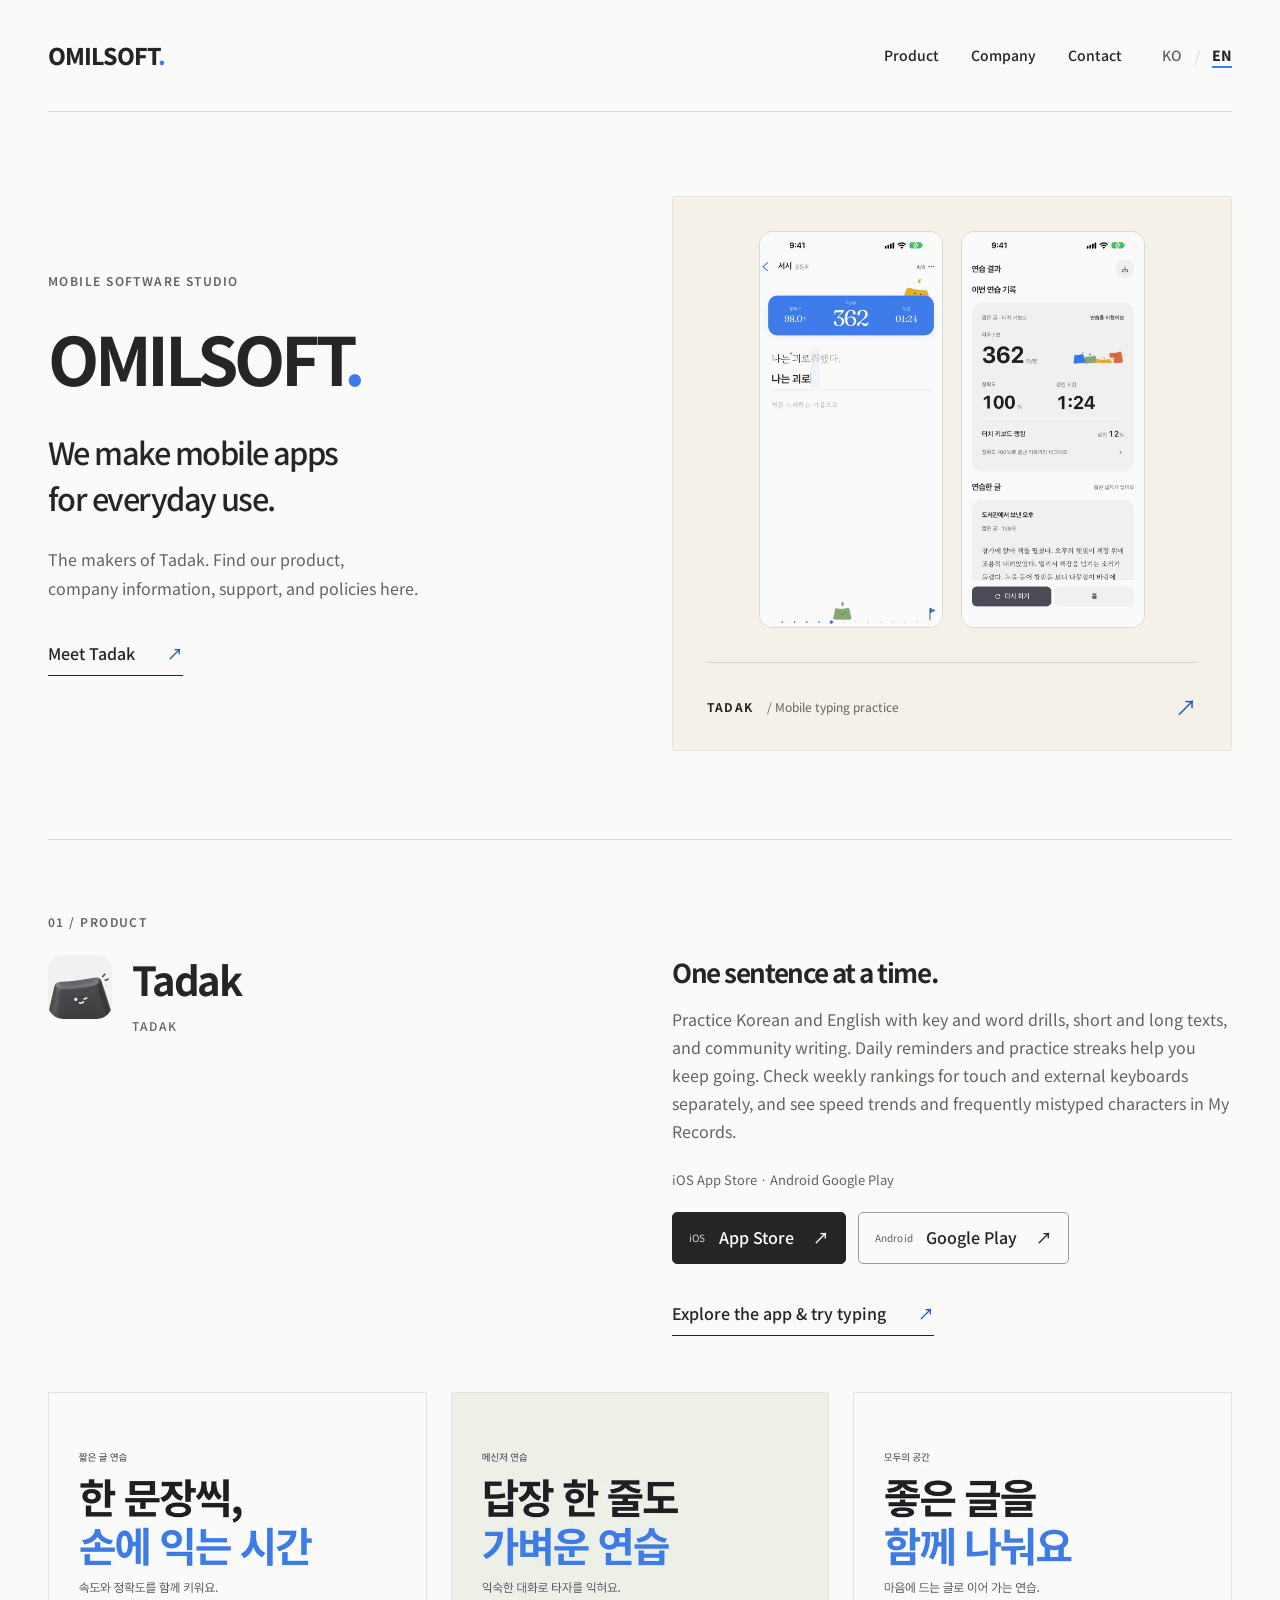
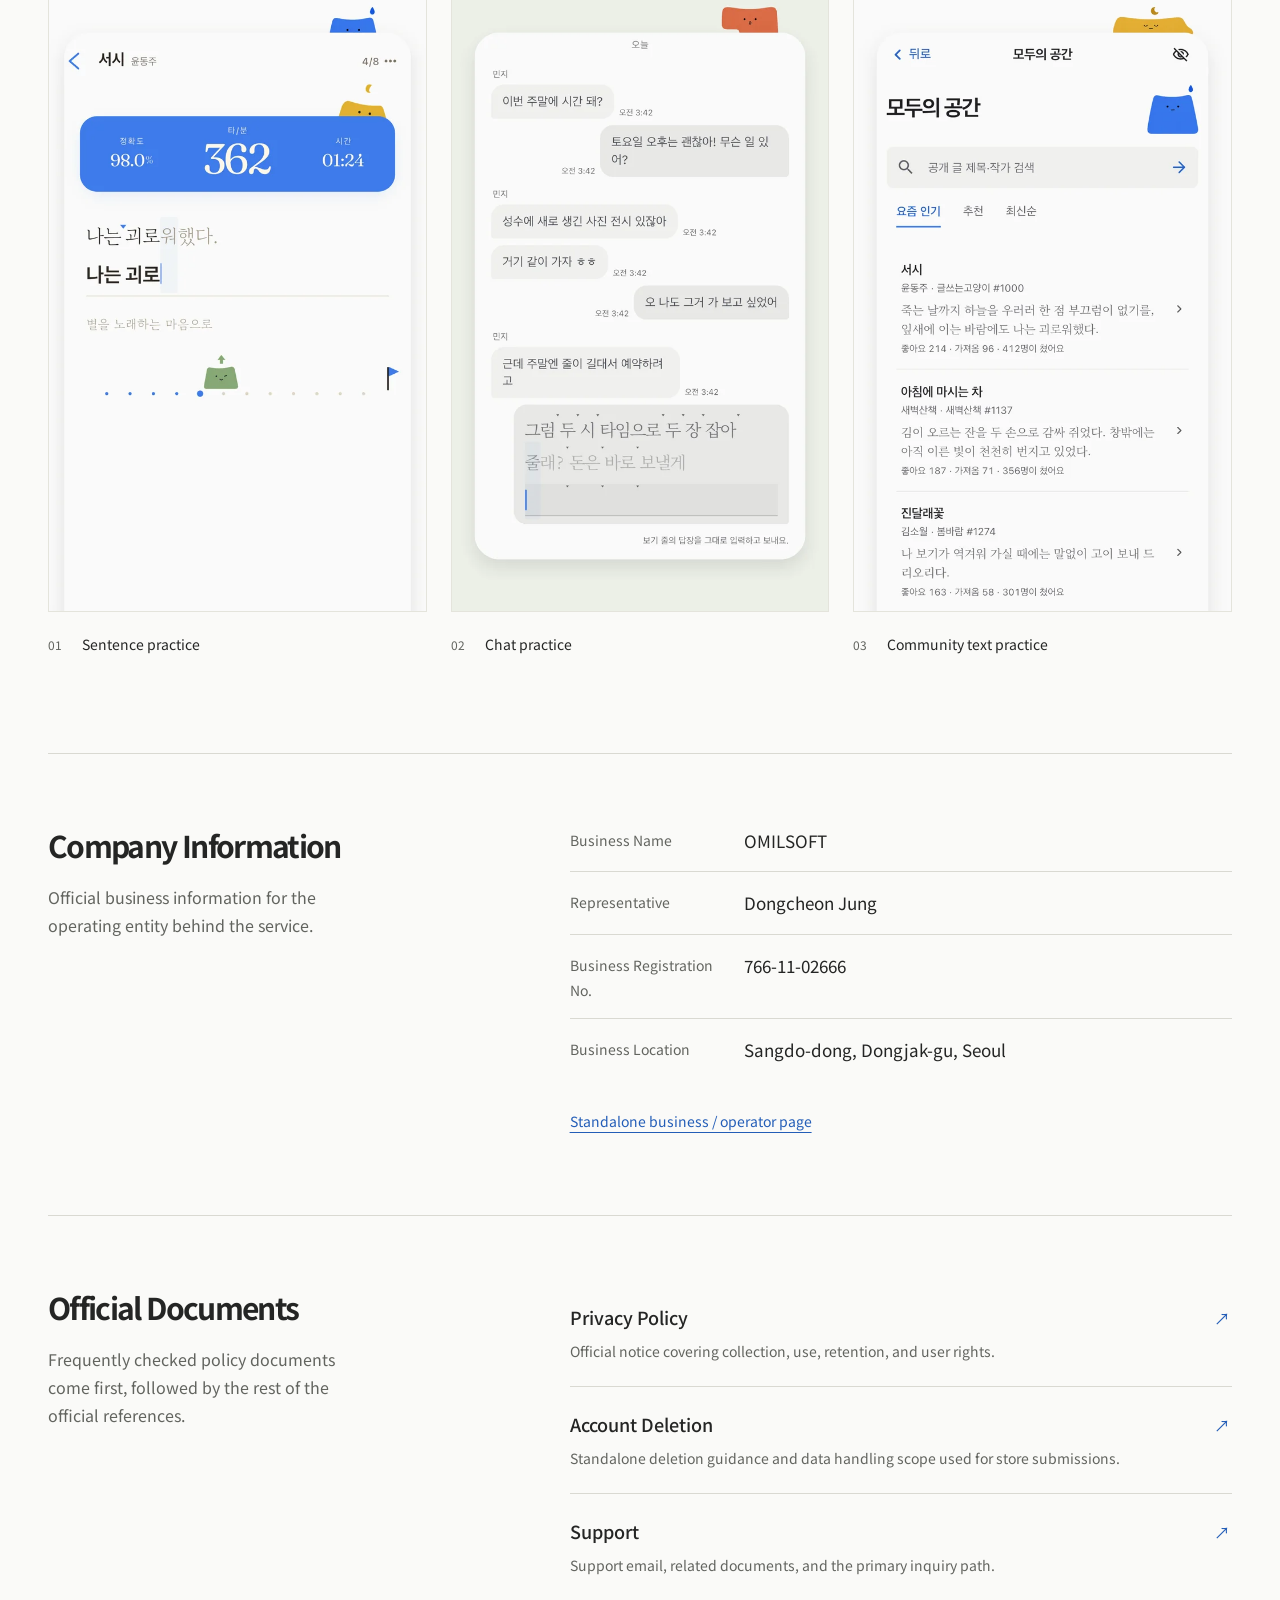
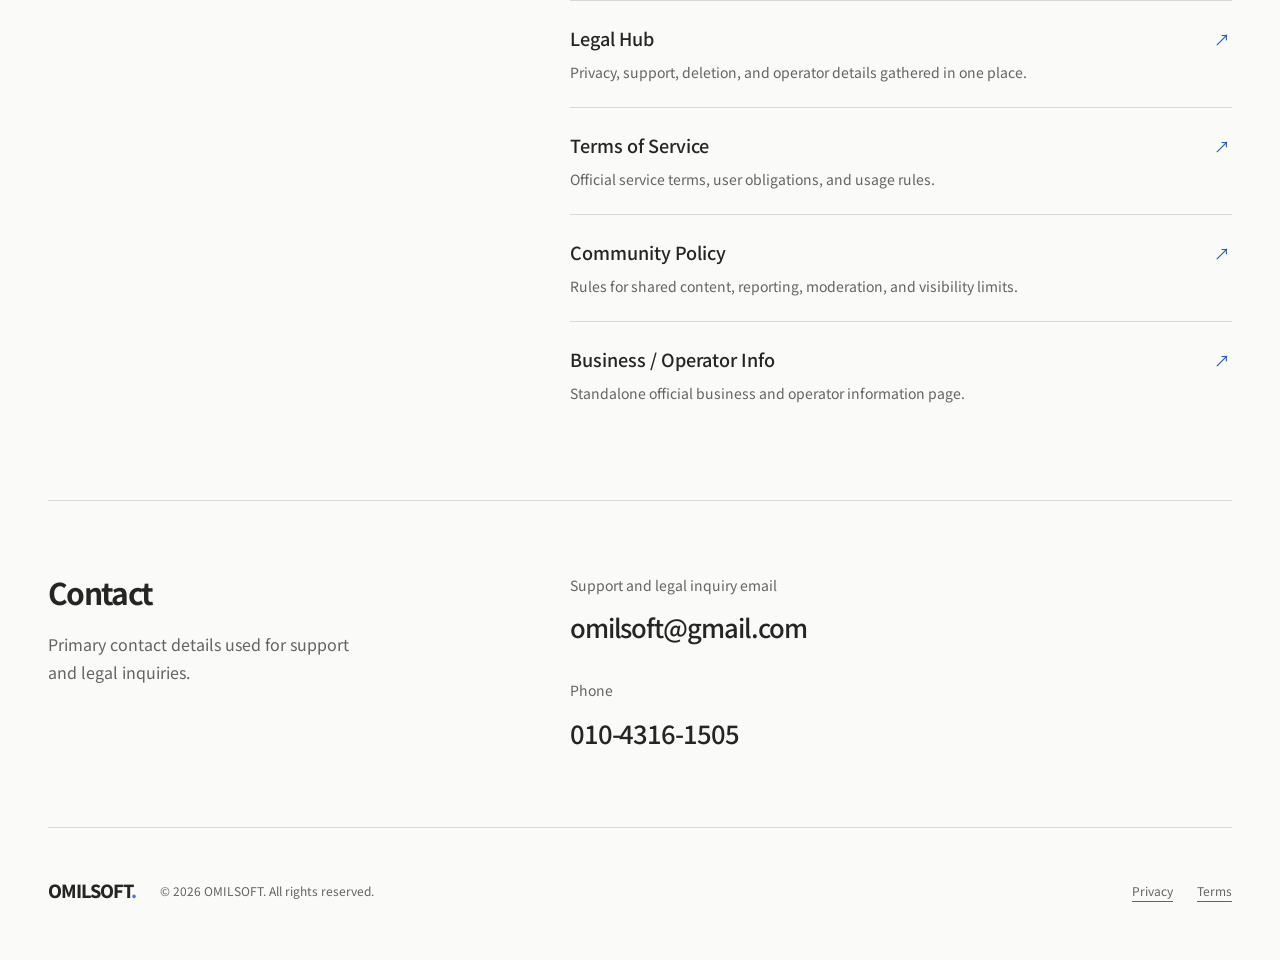
==== commit fdbb5580: "design: 사이트 첫 화면 앱 화면 배치·모바일 캐러셀·기능 문구 정정 Co-Authored-By: Claude Opus 5.5 <noreply@anthropic.com>" ====
--- a/en/index.html
+++ b/en/index.html
@@ -146,7 +146,7 @@
        One sentence at a time.
       </h3>
       <p>
-       Practice Korean and English on your phone. From key and word drills to community texts, with a clear report after each session.
+       Practice Korean and English with key and word drills, short and long texts, and community writing. Daily reminders and practice streaks help you keep going. Check weekly rankings for touch and external keyboards separately, and see speed trends and frequently mistyped characters in My Records.
       </p>
       <p class="availability">
        iOS App Store · Android Google Play
@@ -184,11 +184,11 @@
      </div>
     </div>
    </div>
-   <div class="story-gallery">
+   <div aria-label="Tadak app screenshots — scroll left or right to explore" class="story-gallery" role="region" tabindex="0">
     <figure>
      <picture class="">
       <source srcset="../assets/tadak-practice-story.webp" type="image/webp"/>
-      <img alt="Approved App Store screenshot: sentence practice" decoding="async" height="1434" loading="lazy" src="../assets/tadak-practice-story.png" width="660"/>
+      <img alt="App screenshot: sentence practice" decoding="async" height="1434" loading="lazy" src="../assets/tadak-practice-story.png" width="660"/>
      </picture>
      <figcaption>
       <span>
@@ -200,7 +200,7 @@
     <figure>
      <picture class="">
       <source srcset="../assets/tadak-chat-story.webp" type="image/webp"/>
-      <img alt="Approved App Store screenshot: chat practice" decoding="async" height="1434" loading="lazy" src="../assets/tadak-chat-story.png" width="660"/>
+      <img alt="App screenshot: chat practice" decoding="async" height="1434" loading="lazy" src="../assets/tadak-chat-story.png" width="660"/>
      </picture>
      <figcaption>
       <span>
@@ -212,7 +212,7 @@
     <figure>
      <picture class="">
       <source srcset="../assets/tadak-community-story.webp" type="image/webp"/>
-      <img alt="Approved App Store screenshot: community texts" decoding="async" height="1434" loading="lazy" src="../assets/tadak-community-story.png" width="660"/>
+      <img alt="App screenshot: community texts" decoding="async" height="1434" loading="lazy" src="../assets/tadak-community-story.png" width="660"/>
      </picture>
      <figcaption>
       <span>
--- a/styles.css
+++ b/styles.css
@@ -43,7 +43,7 @@
 a:hover {
   color:var(--link);
 }
-a:focus-visible,button:focus-visible,input:focus-visible,summary:focus-visible {
+a:focus-visible,button:focus-visible,input:focus-visible,summary:focus-visible,[tabindex="0"]:focus-visible {
   outline:3px solid var(--cobalt);
   outline-offset:5px;
 }
@@ -195,22 +195,21 @@
   overflow:hidden;
 }
 .hero-screens {
-  height:390px;
   display:flex;
   gap:18px;
   justify-content:center;
-  overflow:hidden;
   align-items:flex-start;
+  padding-bottom:34px;
 }
 .hero-screens picture {
   flex:1;
-  max-width:218px;
+  max-width:184px;
   border:1px solid var(--line);
   border-radius:13px;
   overflow:hidden;
 }
-.hero-screens .screen-result {
-  margin-top:42px;
+.hero-screens img {
+  width:100%;
 }
 .hero-caption {
   display:flex;
@@ -531,9 +530,6 @@
   .company-hero {
     padding-block:108px;
   }
-  .hero-screens {
-    height:420px;
-  }
 }
 @media(max-width:1000px) {
   .container {
@@ -551,7 +547,7 @@
   }
   .hero-screens {
     gap:12px;
-    height:340px;
+    padding-bottom:24px;
   }
   .hero-caption {
     font-size:11px;
@@ -647,7 +643,6 @@
     padding:24px 22px 0;
   }
   .hero-screens {
-    height:294px;
     gap:14px;
   }
   .hero-screens picture {
@@ -708,20 +703,20 @@
   .story-gallery {
     gap:12px;
     margin-top:32px;
-    grid-template-columns:1fr 1fr;
-  }
-  .story-gallery figure:last-child {
-    grid-column:1/-1;
-    display:grid;
-    grid-template-columns:1fr 1fr;
-    gap:12px;
-    align-items:end;
-  }
-  .story-gallery figure:last-child figcaption {
-    align-self:end;
-    flex-direction:column;
-    gap:4px;
-    padding:0 0 12px 4px;
+    grid-template-columns:none;
+    grid-auto-flow:column;
+    grid-auto-columns:84%;
+    overflow-x:auto;
+    overscroll-behavior-x:contain;
+    scroll-snap-type:x mandatory;
+    scrollbar-width:none;
+    padding-bottom:8px;
+  }
+  .story-gallery::-webkit-scrollbar {
+    display:none;
+  }
+  .story-gallery figure {
+    scroll-snap-align:start;
   }
   .story-gallery figcaption {
     font-size:12px;
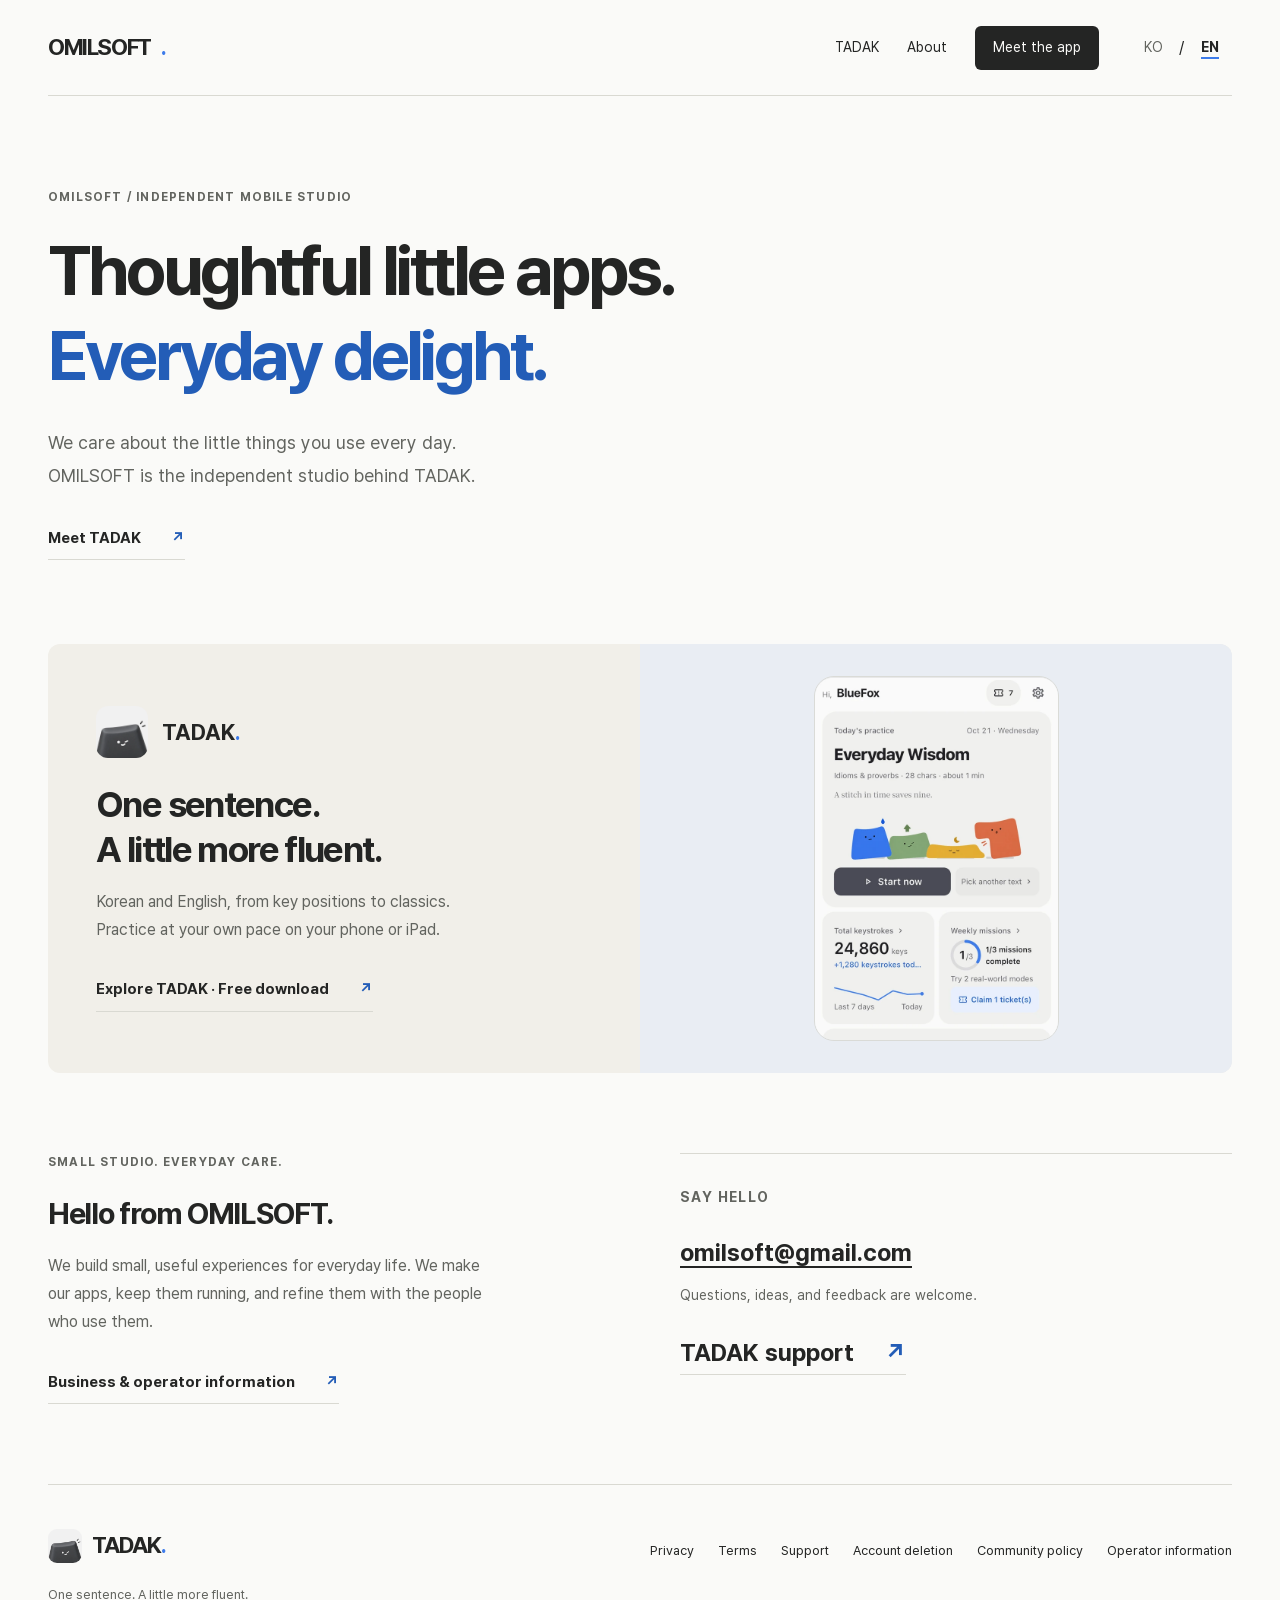
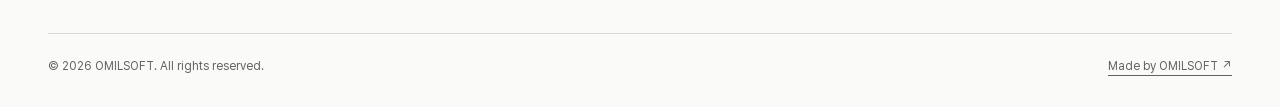
==== commit 374cd8c0: "feat: 타닥 한영 랜딩과 회사 사이트 개편 - 실제 앱 화면과 마스코트로 타닥 랜딩의 연습 모드, 기록, 친구 도전, iPad 안내와 다운로드 구성 강화 - 영어 제품 랜딩 추" ====
--- a/en/index.html
+++ b/en/index.html
@@ -1,399 +1,113 @@
 <!doctype html>
 <html lang="en">
   <head>
-    <meta charset="UTF-8" />
-    <meta name="viewport" content="width=device-width, initial-scale=1.0" />
-    <title>OMILSOFT | Official Site</title>
-    <meta
-      name="description"
-      content="OMILSOFT official site. Find Tadak app information, business details, support channels, and legal document links in one place."
-    />
-    <meta property="og:title" content="OMILSOFT | Official Site" />
-    <meta
-      property="og:description"
-      content="Official OMILSOFT site for Tadak app information, support, and policy links."
-    />
-    <meta property="og:type" content="website" />
-    <meta property="og:image" content="https://eastlooo.github.io/omilsoft-official-site/assets/omilsoft-og.png" />
-    <meta property="og:image:width" content="1200" />
-    <meta property="og:image:height" content="630" />
-    <meta property="og:image:alt" content="OMILSOFT and Tadak official site preview image" />
-    <meta name="twitter:card" content="summary_large_image" />
-    <meta name="twitter:title" content="OMILSOFT | Official Site" />
-    <meta
-      name="twitter:description"
-      content="Official OMILSOFT site for Tadak app information, support, and policy links."
-    />
-    <meta name="twitter:image" content="https://eastlooo.github.io/omilsoft-official-site/assets/omilsoft-og.png" />
-    <meta name="theme-color" content="#FAFAF8" />
-    <link rel="icon" href="../assets/tadak-icon.png" />
-    <script async src="https://www.googletagmanager.com/gtag/js?id=G-R1BCDWKTDV"></script>
-    <script>
-      window.dataLayer = window.dataLayer || [];
-      function gtag() {
-        dataLayer.push(arguments);
-      }
-      gtag('js', new Date());
-      gtag('config', 'G-R1BCDWKTDV');
-    </script>
-    <link rel="preconnect" href="https://fonts.googleapis.com" />
-    <link rel="preconnect" href="https://fonts.gstatic.com" crossorigin />
-    <link
-      href="https://fonts.googleapis.com/css2?family=Noto+Sans+KR:wght@400;500;600;700;800;900&display=swap"
-      rel="stylesheet"
-    />
-    <link rel="stylesheet" href="../styles.css?v=paper-3" />
-    <link rel="canonical" href="https://eastlooo.github.io/omilsoft-official-site/en/" />
+    <meta charset="utf-8"/>
+    <meta content="width=device-width,initial-scale=1" name="viewport"/>
+    <title>OMILSOFT — The Studio Behind TADAK</title>
+    <meta content="OMILSOFT makes thoughtful apps for everyday life. Meet TADAK, our Korean and English typing practice app, and find company and support information." name="description"/>
+    <link href="https://eastlooo.github.io/omilsoft-official-site/en/" rel="canonical"/>
+    <link href="https://eastlooo.github.io/omilsoft-official-site/" hreflang="ko" rel="alternate"/>
+    <link href="https://eastlooo.github.io/omilsoft-official-site/en/" hreflang="en" rel="alternate"/>
+    <link href="https://eastlooo.github.io/omilsoft-official-site/" hreflang="x-default" rel="alternate"/>
+    <meta content="#fafaf8" media="(prefers-color-scheme: light)" name="theme-color"/>
+    <meta content="#1c1e1d" media="(prefers-color-scheme: dark)" name="theme-color"/>
+    <meta content="website" property="og:type"/>
+    <meta content="OMILSOFT · TADAK" property="og:site_name"/>
+    <meta content="en_US" property="og:locale"/>
+    <meta content="ko_KR" property="og:locale:alternate"/>
+    <meta content="OMILSOFT — The Studio Behind TADAK" property="og:title"/>
+    <meta content="OMILSOFT makes thoughtful apps for everyday life. Meet TADAK, our Korean and English typing practice app, and find company and support information." property="og:description"/>
+    <meta content="https://eastlooo.github.io/omilsoft-official-site/en/" property="og:url"/>
+    <meta content="https://eastlooo.github.io/omilsoft-official-site/assets/omilsoft-og-en.png" property="og:image"/>
+    <meta content="1200" property="og:image:width"/>
+    <meta content="630" property="og:image:height"/>
+    <meta content="TADAK real practice screens and keycap mascots" property="og:image:alt"/>
+    <meta content="summary_large_image" name="twitter:card"/>
+    <meta content="OMILSOFT — The Studio Behind TADAK" name="twitter:title"/>
+    <meta content="OMILSOFT makes thoughtful apps for everyday life. Meet TADAK, our Korean and English typing practice app, and find company and support information." name="twitter:description"/>
+    <meta content="https://eastlooo.github.io/omilsoft-official-site/assets/omilsoft-og-en.png" name="twitter:image"/>
+    <meta content="TADAK typing practice by OMILSOFT" name="twitter:image:alt"/>
+    <meta content="E7XOMuVMC_yO1XLhVgQ4-GxxKSEPZvkSftyRpqZfdfg" name="google-site-verification"/>
+    <meta content="x4XgaJDNk4ILLEMJf_sdDJSbXwuWlz_R_aP6O6T5la4" name="google-site-verification"/>
+    <link href="../assets/app/favicon-32.png" rel="icon" sizes="32x32" type="image/png"/>
+    <link href="../assets/app/favicon-64.png" rel="icon" sizes="64x64" type="image/png"/>
+    <link href="../assets/app/apple-touch-icon.png" rel="apple-touch-icon" sizes="180x180"/>
+    <link as="font" crossorigin="" href="../assets/fonts/pretendard-bold.woff2" rel="preload" type="font/woff2"/>
+    <link href="../assets/brand.css" rel="stylesheet"/>
+    <link href="../styles.css" rel="stylesheet"/>
+    <script type="application/ld+json">{"@context":"https://schema.org","@graph":[{"@type":"Organization","@id":"https://eastlooo.github.io/omilsoft-official-site/#organization","name":"OMILSOFT","alternateName":"오밀소프트","url":"https://eastlooo.github.io/omilsoft-official-site/","logo":"https://eastlooo.github.io/omilsoft-official-site/assets/app/icon.png","email":"omilsoft@gmail.com"},{"@type":"WebSite","@id":"https://eastlooo.github.io/omilsoft-official-site/#website","url":"https://eastlooo.github.io/omilsoft-official-site/","name":"OMILSOFT · TADAK","inLanguage":["ko","en"],"publisher":{"@id":"https://eastlooo.github.io/omilsoft-official-site/#organization"}}]}</script>
+    <script async="" src="https://www.googletagmanager.com/gtag/js?id=G-R1BCDWKTDV"></script>
+    <script>window.dataLayer=window.dataLayer||[];function gtag(){dataLayer.push(arguments)}gtag('js',new Date());gtag('config','G-R1BCDWKTDV');</script>
+    <script defer="" src="../assets/site.js"></script>
   </head>
   <body>
- <a class="skip-link" href="#main">
-  Skip to content
- </a>
- <header class="site-header container">
-  <a aria-label="OMILSOFT Home" class="wordmark" href="./index.html">
-   OMILSOFT<span class="brand-period">.</span>
-  </a>
-  <nav aria-label="Main navigation" class="main-nav">
-   <a href="#service">
-    Product
-   </a>
-   <a href="#company">
-    Company
-   </a>
-   <a href="#contact">
-    Contact
-   </a>
-  </nav>
-  <nav aria-label="Language" class="locale-switch">
-   <a href="../index.html" lang="ko">
-    KO
-   </a>
-   <span aria-hidden="true">
-    /
-   </span>
-   <a aria-current="page" href="./index.html" lang="en">
-    EN
-   </a>
-  </nav>
- </header>
- <main id="main">
-  <section class="company-hero container">
-   <div class="hero-intro">
-    <p class="eyebrow">
-     MOBILE SOFTWARE STUDIO
-    </p>
-    <h1>
-     OMILSOFT<span class="brand-period">.</span>
-    </h1>
-    <p class="company-statement">
-     We make mobile apps
-     <br/>
-     for everyday use.
-    </p>
-    <p class="hero-note">
-     The makers of Tadak. Find our product,
-     <br/>
-     company information, support, and policies here.
-    </p>
-    <a class="text-link" href="#service">
-     Meet Tadak
-     <span aria-hidden="true">
-      ↗
-     </span>
-    </a>
-   </div>
-   <a aria-label="Explore Tadak typing practice app" class="hero-product" href="../tadak/">
-    <div class="hero-screens">
-     <picture class="screen-practice">
-      <source srcset="../assets/tadak-practice.webp" type="image/webp"/>
-      <img alt="Tadak typing practice screen" decoding="async" fetchpriority="high" height="1434" src="../assets/tadak-practice.png" width="660"/>
-     </picture>
-     <picture class="screen-result">
-      <source srcset="../assets/tadak-result.webp" type="image/webp"/>
-      <img alt="Tadak speed and accuracy report" decoding="async" fetchpriority="high" height="1434" src="../assets/tadak-result.png" width="660"/>
-     </picture>
-    </div>
-    <div class="hero-caption">
-     <span>
-      <strong>
-       TADAK
-      </strong>
-      / Mobile typing practice
-     </span>
-     <span aria-hidden="true">
-      ↗
-     </span>
-    </div>
-   </a>
-  </section>
-  <section class="product-section container" id="service">
-   <div class="section-heading">
-    <p class="eyebrow">
-     01 / PRODUCT
-    </p>
-    <div class="product-heading">
-     <div class="product-title">
-      <img alt="Tadak app icon" height="64" src="../assets/tadak-icon.webp" width="64"/>
-      <h2>
-       Tadak
-       <span>
-        TADAK
-       </span>
-      </h2>
-     </div>
-     <div class="product-description">
-      <h3>
-       One sentence at a time.
-      </h3>
-      <p>
-       Practice Korean and English with key and word drills, short and long texts, and community writing. Daily reminders and practice streaks help you keep going. Check weekly rankings for touch and external keyboards separately, and see speed trends and frequently mistyped characters in My Records.
-      </p>
-      <p class="availability">
-       iOS App Store · Android Google Play
-      </p>
-      <div class="store-buttons">
-       <a class="store-btn" data-store="ios" href="https://apps.apple.com/kr/app/id6443688240" rel="noreferrer" target="_blank">
-        <span class="store-platform">
-         iOS
-        </span>
-        <span>
-         App Store
-        </span>
-        <span aria-hidden="true">
-         ↗
-        </span>
-       </a>
-       <a class="store-btn" data-store="android" href="https://play.google.com/store/apps/details?id=com.dongcheon.tadak" rel="noreferrer" target="_blank">
-        <span class="store-platform">
-         Android
-        </span>
-        <span>
-         Google Play
-        </span>
-        <span aria-hidden="true">
-         ↗
-        </span>
-       </a>
+    <a class="skip-link" href="#main">Skip to content</a>
+    <header class="site-header container">
+      <a aria-label="OMILSOFT home" class="wordmark" href="./">OMILSOFT<span class="brand-period">.</span></a>
+      <nav aria-label="Main navigation" class="main-nav">
+        <a class="nav-optional" href="tadak/">TADAK</a>
+        <a class="nav-optional" href="./#company">About</a>
+        <a class="nav-cta" href="tadak/">Meet the app</a>
+      </nav>
+      <nav aria-label="Language" class="locale-switch">
+        <a href="../" hreflang="ko" lang="ko">KO</a>
+        <span aria-hidden="true">/</span>
+        <a aria-current="page" href="./" hreflang="en" lang="en">EN</a>
+      </nav>
+    </header>
+    <main class="container" id="main">
+      <section class="company-hero">
+        <p class="eyebrow">OMILSOFT / INDEPENDENT MOBILE STUDIO</p>
+        <h1>Thoughtful little apps.<br/><em>Everyday delight.</em></h1>
+        <p class="lead">We care about the little things you use every day.<br/>OMILSOFT is the independent studio behind TADAK.</p>
+        <a class="text-link" href="tadak/">Meet TADAK <span aria-hidden="true">↗</span></a>
+      </section>
+      <section aria-labelledby="product-title" class="company-product" id="service">
+        <div class="company-product-copy">
+          <div class="product-label">
+            <img alt="" height="52" src="../assets/app/icon.webp" width="52"/>
+            <span>TADAK<span class="brand-period">.</span></span>
+          </div>
+          <h2 id="product-title">One sentence.<br/>A little more fluent.</h2>
+          <p>Korean and English, from key positions to classics.<br/>Practice at your own pace on your phone or iPad.</p>
+          <a class="text-link" href="tadak/">Explore TADAK · Free download <span aria-hidden="true">↗</span></a>
+        </div>
+        <a aria-label="Explore TADAK typing practice" class="company-product-visual" href="tadak/"><picture class=""><source srcset="../assets/app/en-hero.webp" type="image/webp"/><img alt="TADAK home and four keycap mascots" decoding="async" fetchpriority="high" height="1104" src="../assets/app/en-hero.png" width="640"/></picture></a>
+      </section>
+      <section class="company-about" id="company">
+        <div>
+          <p class="eyebrow">SMALL STUDIO. EVERYDAY CARE.</p>
+          <h2>Hello from OMILSOFT.</h2>
+          <p>We build small, useful experiences for everyday life. We make our apps, keep them running, and refine them with the people who use them.</p>
+          <a class="text-link" href="operator-info.html">Business &amp; operator information <span aria-hidden="true">↗</span></a>
+        </div>
+        <div class="company-contact" id="contact">
+          <p class="eyebrow">SAY HELLO</p>
+          <a href="mailto:omilsoft@gmail.com">omilsoft@gmail.com</a>
+          <p>Questions, ideas, and feedback are welcome.</p>
+          <a class="text-link" href="https://eastlooo.github.io/tadak-legal/en/support.html">TADAK support <span aria-hidden="true">↗</span></a>
+        </div>
+      </section>
+    </main>
+    <footer class="site-footer container">
+      <div class="footer-top">
+        <div class="footer-brand">
+          <a class="wordmark" href="tadak/"><img alt="" height="34" src="../assets/app/icon.webp" width="34"/><span>TADAK<span class="brand-period">.</span></span></a>
+          <p>One sentence. A little more fluent.</p>
+        </div>
+        <nav aria-label="Policies and support" class="footer-links">
+          <a href="https://eastlooo.github.io/tadak-legal/en/privacy.html">Privacy</a>
+          <a href="https://eastlooo.github.io/tadak-legal/en/terms.html">Terms</a>
+          <a href="https://eastlooo.github.io/tadak-legal/en/support.html">Support</a>
+          <a href="https://eastlooo.github.io/tadak-legal/en/account-deletion.html">Account deletion</a>
+          <a href="https://eastlooo.github.io/tadak-legal/en/community-policy.html">Community policy</a>
+          <a href="operator-info.html">Operator information</a>
+        </nav>
       </div>
-      <a class="text-link" href="../tadak/">
-       Explore the app &amp; try typing
-       <span aria-hidden="true">
-        ↗
-       </span>
-      </a>
-     </div>
-    </div>
-   </div>
-   <div aria-label="Tadak app screenshots — scroll left or right to explore" class="story-gallery" role="region" tabindex="0">
-    <figure>
-     <picture class="">
-      <source srcset="../assets/tadak-practice-story.webp" type="image/webp"/>
-      <img alt="App screenshot: sentence practice" decoding="async" height="1434" loading="lazy" src="../assets/tadak-practice-story.png" width="660"/>
-     </picture>
-     <figcaption>
-      <span>
-       01
-      </span>
-      Sentence practice
-     </figcaption>
-    </figure>
-    <figure>
-     <picture class="">
-      <source srcset="../assets/tadak-chat-story.webp" type="image/webp"/>
-      <img alt="App screenshot: chat practice" decoding="async" height="1434" loading="lazy" src="../assets/tadak-chat-story.png" width="660"/>
-     </picture>
-     <figcaption>
-      <span>
-       02
-      </span>
-      Chat practice
-     </figcaption>
-    </figure>
-    <figure>
-     <picture class="">
-      <source srcset="../assets/tadak-community-story.webp" type="image/webp"/>
-      <img alt="App screenshot: community texts" decoding="async" height="1434" loading="lazy" src="../assets/tadak-community-story.png" width="660"/>
-     </picture>
-     <figcaption>
-      <span>
-       03
-      </span>
-      Community text practice
-     </figcaption>
-    </figure>
-   </div>
-  </section>
-  <div class="container information-sections">
-   <section class="panel panel--company" id="company">
-    <div class="section-head">
-     <h2>
-      Company Information
-     </h2>
-     <p>
-      Official business information for the operating entity behind the service.
-     </p>
-    </div>
-    <dl class="data-grid">
-     <div class="data-card">
-      <dt>
-       Business Name
-      </dt>
-      <dd>
-       OMILSOFT
-      </dd>
-     </div>
-     <div class="data-card">
-      <dt>
-       Representative
-      </dt>
-      <dd>
-       Dongcheon Jung
-      </dd>
-     </div>
-     <div class="data-card data-card--accent">
-      <dt>
-       Business Registration No.
-      </dt>
-      <dd>
-       766-11-02666
-      </dd>
-     </div>
-     <div class="data-card">
-      <dt>
-       Business Location
-      </dt>
-      <dd>
-       Sangdo-dong, Dongjak-gu, Seoul
-      </dd>
-     </div>
-    </dl>
-    <div class="panel-footer">
-     <a class="inline-link" href="./operator-info.html">
-      Standalone business / operator page
-     </a>
-    </div>
-   </section>
-   <section class="panel panel--policy" id="policy">
-    <div class="section-head">
-     <h2>
-      Official Documents
-     </h2>
-     <p>
-      Frequently checked policy documents come first, followed by the rest of the official references.
-     </p>
-    </div>
-    <div class="policy-primary-grid">
-     <a class="policy-card policy-card--primary" href="https://eastlooo.github.io/tadak-legal/en/privacy.html" rel="noreferrer" target="_blank">
-      <strong>
-       Privacy Policy
-      </strong>
-      <p>
-       Official notice covering collection, use, retention, and user rights.
-      </p>
-     </a>
-     <a class="policy-card policy-card--primary" href="https://eastlooo.github.io/tadak-legal/en/account-deletion.html" rel="noreferrer" target="_blank">
-      <strong>
-       Account Deletion
-      </strong>
-      <p>
-       Standalone deletion guidance and data handling scope used for store submissions.
-      </p>
-     </a>
-     <a class="policy-card policy-card--primary" href="https://eastlooo.github.io/tadak-legal/en/support.html" rel="noreferrer" target="_blank">
-      <strong>
-       Support
-      </strong>
-      <p>
-       Support email, related documents, and the primary inquiry path.
-      </p>
-     </a>
-    </div>
-    <div class="policy-grid">
-     <a class="policy-card policy-card--muted" href="https://eastlooo.github.io/tadak-legal/en/" rel="noreferrer" target="_blank">
-      <strong>
-       Legal Hub
-      </strong>
-      <p>
-       Privacy, support, deletion, and operator details gathered in one place.
-      </p>
-     </a>
-     <a class="policy-card policy-card--muted" href="https://eastlooo.github.io/tadak-legal/en/terms.html" rel="noreferrer" target="_blank">
-      <strong>
-       Terms of Service
-      </strong>
-      <p>
-       Official service terms, user obligations, and usage rules.
-      </p>
-     </a>
-     <a class="policy-card policy-card--muted" href="https://eastlooo.github.io/tadak-legal/en/community-policy.html" rel="noreferrer" target="_blank">
-      <strong>
-       Community Policy
-      </strong>
-      <p>
-       Rules for shared content, reporting, moderation, and visibility limits.
-      </p>
-     </a>
-     <a class="policy-card policy-card--muted" href="https://eastlooo.github.io/tadak-legal/en/operator-info.html" rel="noreferrer" target="_blank">
-      <strong>
-       Business / Operator Info
-      </strong>
-      <p>
-       Standalone official business and operator information page.
-      </p>
-     </a>
-    </div>
-   </section>
-   <section class="panel panel--contact" id="contact">
-    <div class="section-head">
-     <h2>
-      Contact
-     </h2>
-     <p>
-      Primary contact details used for support and legal inquiries.
-     </p>
-    </div>
-    <div class="contact-grid">
-     <a class="contact-card" href="mailto:omilsoft@gmail.com">
-      <span>
-       Support and legal inquiry email
-      </span>
-      <strong>
-       omilsoft@gmail.com
-      </strong>
-     </a>
-     <a class="contact-card" href="tel:+821043161505">
-      <span>
-       Phone
-      </span>
-      <strong>
-       010-4316-1505
-      </strong>
-     </a>
-    </div>
-   </section>
-  </div>
- </main>
- <footer class="site-footer container">
-  <a class="wordmark" href="./index.html">
-   OMILSOFT<span class="brand-period">.</span>
-  </a>
-  <p>
-   ©
-   <span id="year">
-    2026
-   </span>
-   OMILSOFT. All rights reserved.
-  </p>
-  <a href="https://eastlooo.github.io/tadak-legal/en/privacy.html" rel="noreferrer" target="_blank">
-   Privacy
-  </a>
-  <a href="https://eastlooo.github.io/tadak-legal/en/terms.html" rel="noreferrer" target="_blank">
-   Terms
-  </a>
- </footer>
- <script>
-  document.getElementById('year').textContent = new Date().getFullYear();
- </script>
-</body>
-
+      <div class="footer-bottom">
+        <p>© <span id="year">2026</span> OMILSOFT. All rights reserved.</p>
+        <a href="./">Made by OMILSOFT ↗</a>
+      </div>
+    </footer>
+  </body>
 </html>
--- a/assets/brand.css
+++ b/assets/brand.css
@@ -0,0 +1,48 @@
+/* TADAK Paper · shared by the product landing and legal sites.
+ * Copy this file into each site's assets; GitHub Pages deploys repos independently.
+ * Keep color and type changes here so both sites remain one brand family. */
+:root {
+  --paper: #fafaf8;
+  --paper-deep: #f1efe9;
+  --surface: #ffffff;
+  --ink: #242524;
+  --muted: #62645f;
+  --line: #d9d9d2;
+  --cobalt: #3d7bea;
+  --link: #235db7;
+  --white: #ffffff;
+  --brand-paper: var(--paper);
+  --brand-ink: var(--ink);
+  --brand-accent: var(--cobalt);
+  --font-sans: 'Pretendard Variable', Pretendard, -apple-system, BlinkMacSystemFont, 'Segoe UI', sans-serif;
+  --font-mono: 'SFMono-Regular', Consolas, monospace;
+  --radius-sm: 6px;
+  --radius-md: 12px;
+  --radius-lg: 20px;
+  --page-width: 1184px;
+  --reading-width: 68ch;
+  --space-1: 4px;
+  --space-2: 8px;
+  --space-3: 12px;
+  --space-4: 16px;
+  --space-6: 24px;
+  --space-8: 32px;
+  --space-12: 48px;
+  --space-16: 64px;
+  --space-24: 96px;
+  color-scheme: light dark;
+  font-family: var(--font-sans);
+  font-synthesis: none;
+}
+@media (prefers-color-scheme: dark) {
+  :root {
+    --paper: #1c1e1d;
+    --paper-deep: #252826;
+    --surface: #222523;
+    --ink: #f1f1eb;
+    --muted: #b1b6ae;
+    --line: #41463f;
+    --cobalt: #85b0ff;
+    --link: #a1c2ff;
+  }
+}
--- a/styles.css
+++ b/styles.css
@@ -1,28 +1,27 @@
-:root {
-  --paper:#fafaf8;
-  --paper-deep:#f5f1e8;
-  --ink:#242524;
-  --muted:#62645f;
-  --line:#d9d9d2;
-  --cobalt:#3d7bea;
-  --link:#235db7;
-  --white:#fff;
-  --error:#a54330;
-  font-family:'Noto Sans KR',sans-serif;
-  color:var(--ink);
-  background:var(--paper);
-  font-synthesis:none;
-  color-scheme:light;
+@font-face {
+  font-family:TadakPaperSans;
+  src:url('assets/fonts/pretendard-regular.woff2') format('woff2');
+  font-weight:400 500;
+  font-display:swap;
+}
+@font-face {
+  font-family:TadakPaperSans;
+  src:url('assets/fonts/pretendard-bold.woff2') format('woff2');
+  font-weight:600 900;
+  font-display:swap;
 }
 * {
   box-sizing:border-box;
 }
 html {
   scroll-behavior:smooth;
-  scroll-padding-top:28px;
+  scroll-padding-top:24px;
 }
 body {
   margin:0;
+  background:var(--paper);
+  color:var(--ink);
+  font-family:TadakPaperSans,var(--font-sans);
   font-size:16px;
   line-height:1.75;
   word-break:keep-all;
@@ -32,9 +31,9 @@
   margin:0;
 }
 h1,h2,h3 {
-  font-weight:700;
-  line-height:1.3;
-  letter-spacing:-.055em;
+  line-height:1.25;
+  letter-spacing:-.045em;
+  font-weight:750;
 }
 a {
   color:inherit;
@@ -43,18 +42,15 @@
 a:hover {
   color:var(--link);
 }
-a:focus-visible,button:focus-visible,input:focus-visible,summary:focus-visible,[tabindex="0"]:focus-visible {
-  outline:3px solid var(--cobalt);
+a,button,summary {
+  -webkit-tap-highlight-color:transparent;
+}
+a:focus-visible,button:focus-visible,input:focus-visible,summary:focus-visible,[tabindex]:focus-visible {
+  outline:3px solid var(--link);
   outline-offset:5px;
 }
 button,input {
   font:inherit;
-}
-button,a {
-  -webkit-tap-highlight-color:transparent;
-}
-button {
-  cursor:pointer;
 }
 img {
   display:block;
@@ -65,753 +61,554 @@
   display:block;
   min-width:0;
 }
-section[id] {
-  scroll-margin-top:32px;
+button,summary {
+  cursor:pointer;
 }
 .container {
-  width:min(1184px,calc(100% - 96px));
+  width:min(var(--page-width),calc(100% - 80px));
   margin-inline:auto;
+}
+.skip-link {
+  position:absolute;
+  top:-100px;
+  left:20px;
+  padding:12px 20px;
+  z-index:10;
+  background:var(--ink);
+  color:var(--paper);
+}
+.skip-link:focus {
+  top:10px;
+}
+.site-header {
+  display:flex;
+  align-items:center;
+  gap:32px;
+  min-height:96px;
+  border-bottom:1px solid var(--line);
+}
+.wordmark {
+  text-decoration:none;
+  display:inline-flex;
+  align-items:center;
+  gap:10px;
+  font-size:23px;
+  font-weight:800;
+  letter-spacing:-.06em;
+  line-height:1.2;
+}
+.wordmark img {
+  width:34px;
+  height:34px;
+  border-radius:9px;
+}
+.brand-period {
+  color:var(--cobalt);
+}
+.main-nav {
+  display:flex;
+  align-items:center;
+  gap:28px;
+  margin-left:auto;
+}
+.main-nav a,.locale-switch a {
+  display:inline-flex;
+  align-items:center;
+  justify-content:center;
+  min-height:44px;
+  font-size:14px;
+  text-decoration:none;
+}
+.locale-switch {
+  display:flex;
+  align-items:center;
+  gap:4px;
+}
+.locale-switch a {
+  min-width:44px;
+  color:var(--muted);
+}
+.locale-switch a[aria-current] {
+  color:var(--ink);
+  font-weight:750;
+  text-decoration:underline;
+  text-decoration-color:var(--cobalt);
+  text-decoration-thickness:2px;
+}
+.main-nav .nav-cta {
+  background:var(--ink);
+  color:var(--paper);
+  padding-inline:18px;
+  border-radius:var(--radius-sm);
+}
+.eyebrow {
+  font-size:12px;
+  line-height:1.6;
+  letter-spacing:.1em;
+  color:var(--muted);
+  font-weight:650;
+  margin-bottom:22px;
+}
+.section-title {
+  font-size:clamp(30px,3.8vw,48px);
+  margin-bottom:20px;
+}
+.section-lead,.lead {
+  color:var(--muted);
+  font-size:18px;
+  line-height:1.85;
+}
+.section-lead {
+  max-width:620px;
+}
+.text-link {
+  display:inline-flex;
+  align-items:center;
+  justify-content:space-between;
+  gap:30px;
+  min-height:44px;
+  margin-top:24px;
+  font-size:15px;
+  text-decoration:none;
+  border-bottom:1px solid var(--line);
+  font-weight:650;
+}
+.text-link span {
+  color:var(--link);
+}
+.store-buttons {
+  display:flex;
+  flex-wrap:wrap;
+  gap:12px;
+  margin-top:30px;
+}
+.store-btn {
+  display:inline-flex;
+  align-items:center;
+  gap:12px;
+  min-height:58px;
+  padding:9px 18px;
+  border:1px solid #888;
+  border-radius:8px;
+  background:#121212;
+  color:#fff;
+  text-decoration:none;
+  line-height:1.15;
+  transition:transform 180ms ease,background 180ms ease;
+}
+.store-btn:hover {
+  background:#2d2d2d;
+  color:#fff;
+  transform:translateY(-2px);
+}
+.store-btn svg {
+  width:27px;
+  height:30px;
+  flex-shrink:0;
+}
+.store-btn small {
+  display:block;
+  font-size:10px;
+  letter-spacing:.02em;
+  margin-bottom:4px;
+  color:#f0f0f0;
+}
+.store-btn strong {
+  display:block;
+  font-size:20px;
+  font-weight:650;
+  letter-spacing:-.025em;
+}
+.site-footer {
+  padding-block:44px 30px;
+  border-top:1px solid var(--line);
+}
+.footer-top {
+  display:flex;
+  align-items:flex-start;
+  justify-content:space-between;
+  gap:28px;
+}
+.footer-brand p {
+  font-size:13px;
+  color:var(--muted);
+  margin-top:12px;
+}
+.footer-links {
+  display:flex;
+  justify-content:flex-end;
+  flex-wrap:wrap;
+  gap:0 24px;
+  max-width:660px;
+}
+.footer-links a {
+  display:inline-flex;
+  align-items:center;
+  min-height:44px;
+  font-size:13px;
+  text-decoration:none;
+}
+.footer-bottom {
+  border-top:1px solid var(--line);
+  margin-top:26px;
+  padding-top:22px;
+  display:flex;
+  justify-content:space-between;
+  gap:24px;
+  font-size:12px;
+  color:var(--muted);
+}
+.company-hero {
+  padding-block:92px 84px;
+  max-width:980px;
+  margin-inline:0;
+}
+.company-hero h1 {
+  font-size:clamp(42px,5.4vw,72px);
+  line-height:1.22;
+  letter-spacing:-.055em;
+}
+.company-hero h1 em {
+  font-style:normal;
+  color:var(--link);
+}
+.company-hero .lead {
+  margin-top:28px;
+  max-width:620px;
+}
+.company-product {
+  display:grid;
+  grid-template-columns:1fr 1fr;
+  background:var(--paper-deep);
+  min-height:390px;
+  margin-bottom:80px;
+  overflow:hidden;
+  border-radius:var(--radius-md);
+}
+.company-product-copy {
+  padding:48px;
+  align-self:center;
+}
+.product-label {
+  display:flex;
+  gap:14px;
+  align-items:center;
+  margin-bottom:24px;
+  font-size:22px;
+  font-weight:750;
+}
+.product-label img {
+  border-radius:12px;
+}
+.company-product h2 {
+  font-size:36px;
+  margin-bottom:16px;
+}
+.company-product-copy>p {
+  color:var(--muted);
+}
+.company-product-visual {
+  display:flex;
+  align-items:center;
+  justify-content:center;
+  padding:32px;
+  background:#e9edf3;
+}
+.company-product-visual picture {
+  max-width:245px;
+  max-height:365px;
+  overflow:hidden;
+  border-radius:20px;
+  border:1px solid #dadbd7;
+}
+.company-about {
+  display:grid;
+  grid-template-columns:1fr 1fr;
+  gap:80px;
+  padding-bottom:80px;
+}
+.company-about h2 {
+  font-size:30px;
+  margin-bottom:20px;
+}
+.company-about p {
+  color:var(--muted);
+  max-width:440px;
+}
+.company-contact {
+  border-top:1px solid var(--line);
+  padding-top:24px;
+}
+.company-contact>a {
+  font-size:24px;
+  display:inline-flex;
+  align-items:center;
+  min-height:44px;
+  font-weight:650;
+}
+.company-contact p {
+  margin-top:8px;
+  font-size:14px;
+}
+.breadcrumb {
+  padding-top:30px;
+  font-size:13px;
+  color:var(--muted);
+  display:flex;
+  gap:12px;
+  flex-wrap:wrap;
+}
+.breadcrumb a {
+  min-height:44px;
+  display:inline-flex;
+  align-items:center;
+}
+.breadcrumb span {
+  display:inline-flex;
+  align-items:center;
+}
+.operator-main {
+  max-width:1000px;
+}
+.document-heading {
+  padding-block:40px 52px;
+  border-bottom:1px solid var(--line);
+}
+.document-heading h1 {
+  font-size:clamp(38px,5vw,60px);
+  margin-bottom:20px;
+}
+.document-heading>p:not(.eyebrow) {
+  color:var(--muted);
+  max-width:600px;
+}
+.panel {
+  display:grid;
+  grid-template-columns:1fr 1.6fr;
+  gap:56px;
+  padding-block:48px;
+  border-bottom:1px solid var(--line);
+}
+.panel:last-child {
+  border:0;
+  padding-bottom:64px;
+}
+.section-head h2 {
+  font-size:26px;
+  margin-bottom:14px;
+}
+.section-head p {
+  font-size:15px;
+  color:var(--muted);
+}
+.data-card {
+  display:grid;
+  grid-template-columns:155px 1fr;
+  gap:24px;
+  padding:16px 0;
+  border-bottom:1px solid var(--line);
+}
+.data-card:first-child {
+  padding-top:0;
+}
+.data-card:last-child {
+  border:0;
+}
+.data-card dt {
+  font-size:14px;
+  color:var(--muted);
+}
+.data-card a {
+  display:inline-flex;
+  align-items:center;
+  min-height:44px;
+}
+.policy-card {
+  display:block;
+  text-decoration:none;
+  border-bottom:1px solid var(--line);
+  padding:20px 0;
+}
+.policy-card:first-child {
+  padding-top:0;
+}
+.policy-card:last-child {
+  border:0;
+}
+.policy-card strong {
+  font-size:18px;
+}
+.policy-card p {
+  font-size:14px;
+  color:var(--muted);
+  margin-top:6px;
 }
 .sr-only {
   position:absolute;
   width:1px;
   height:1px;
+  clip-path:inset(50%);
   overflow:hidden;
-  clip-path:inset(50%);
   white-space:nowrap;
 }
-.skip-link {
-  position:absolute;
-  top:-100px;
-  left:24px;
-  background:var(--ink);
-  color:white;
-  padding:12px 20px;
-  z-index:10;
-}
-.skip-link:focus {
-  top:12px;
-}
-.site-header {
-  height:112px;
-  display:flex;
-  align-items:center;
-  border-bottom:1px solid var(--line);
-  gap:40px;
-}
-.wordmark {
-  font-size:23px;
-  font-weight:800;
-  letter-spacing:-1px;
-  text-decoration:none;
-  line-height:1.3;
-}
-.brand-period {
-  color:var(--cobalt);
-}
-.main-nav {
-  margin-left:auto;
-  display:flex;
-  gap:32px;
-}
-.main-nav a,.locale-switch a {
-  font-size:14px;
-  text-decoration:none;
-  min-height:44px;
-  display:inline-flex;
-  align-items:center;
-  font-weight:500;
-}
-.locale-switch {
-  display:flex;
-  align-items:center;
-  gap:12px;
-  color:var(--muted);
-}
-.locale-switch a[aria-current] {
-  color:var(--ink);
-  font-weight:800;
-  text-decoration:underline;
-  text-decoration-color:var(--cobalt);
-  text-decoration-thickness:2px;
-}
-.locale-switch span {
-  color:var(--line);
-}
-.eyebrow {
-  font-size:12px;
-  letter-spacing:.12em;
-  line-height:1.6;
-  font-weight:600;
-  color:var(--muted);
-  margin-bottom:24px;
-}
-.company-hero {
-  display:grid;
-  grid-template-columns:1fr 1fr;
-  gap:64px;
-  padding-block:84px 88px;
-  align-items:center;
-}
-.company-hero h1 {
-  font-size:clamp(48px,5.2vw,76px);
-  letter-spacing:-.065em;
-  margin-bottom:28px;
-}
-.company-statement {
-  font-size:clamp(25px,2.4vw,34px);
-  line-height:1.5;
-  letter-spacing:-.05em;
-  font-weight:500;
-}
-.hero-note {
-  color:var(--muted);
-  margin-top:24px;
-  line-height:1.85;
-}
-.text-link {
-  display:inline-flex;
-  gap:32px;
-  align-items:center;
-  min-height:44px;
-  text-decoration:none;
-  border-bottom:1px solid var(--ink);
-  font-weight:500;
-  margin-top:28px;
-}
-.text-link span {
-  color:var(--link);
-}
-.text-link:visited {
-  color:#595b55;
-}
-.hero-product {
-  display:block;
-  background:var(--paper-deep);
-  text-decoration:none;
-  padding:34px 34px 0;
-  border:1px solid #e7e3d9;
-  border-radius:3px;
-  overflow:hidden;
-}
-.hero-screens {
-  display:flex;
-  gap:18px;
-  justify-content:center;
-  align-items:flex-start;
-  padding-bottom:34px;
-}
-.hero-screens picture {
-  flex:1;
-  max-width:184px;
-  border:1px solid var(--line);
-  border-radius:13px;
-  overflow:hidden;
-}
-.hero-screens img {
-  width:100%;
-}
-.hero-caption {
-  display:flex;
-  align-items:center;
-  justify-content:space-between;
-  gap:16px;
-  font-size:12px;
-  padding-block:24px;
-  background:var(--paper-deep);
-  border-top:1px solid #d8d4ca;
-  color:var(--muted);
-}
-.hero-caption strong {
-  font-weight:700;
-  letter-spacing:.1em;
-  color:var(--ink);
-  margin-right:10px;
-}
-.hero-caption>span:last-child {
-  font-size:22px;
-  color:var(--link);
-}
-.product-section {
-  padding-block:72px 96px;
-  border-top:1px solid var(--line);
-}
-.section-heading h2 {
-  font-size:clamp(28px,3vw,42px);
-  margin-bottom:18px;
-}
-.section-heading>p:not(.eyebrow) {
-  color:var(--muted);
-  max-width:650px;
-}
-.product-heading {
-  display:grid;
-  grid-template-columns:1fr 1fr;
-  gap:64px;
-}
-.product-title {
-  display:flex;
-  gap:20px;
-  align-items:flex-start;
-}
-.product-title img {
-  border-radius:15px;
-  flex-shrink:0;
-}
-.product-title h2 {
-  font-size:40px;
-  line-height:1.2;
-  margin:0;
-}
-.product-title h2 span {
-  display:block;
-  font-size:12px;
-  letter-spacing:.16em;
-  margin-top:16px;
-  color:var(--muted);
-  font-weight:500;
-}
-.product-description h3 {
-  font-size:26px;
-  margin-bottom:16px;
-}
-.product-description>p {
-  color:var(--muted);
-}
-.availability {
-  font-size:13px!important;
-  margin-top:24px;
-}
-.store-buttons {
-  display:flex;
-  flex-wrap:wrap;
-  gap:12px;
-  margin-top:20px;
-}
-.store-btn {
-  display:inline-flex;
-  align-items:center;
-  justify-content:center;
-  gap:13px;
-  padding:11px 16px;
-  min-height:52px;
-  border:1px solid var(--ink);
-  border-radius:5px;
-  text-decoration:none;
-  background:var(--ink);
-  color:white;
-  font-size:16px;
-  font-weight:500;
-  line-height:1.4;
-}
-.store-btn:hover {
-  background:#3c3e3b;
-  color:white;
-}
-.store-btn:nth-child(2) {
-  background:transparent;
-  color:var(--ink);
-  border-color:#9b9e96;
-}
-.store-btn:nth-child(2):hover {
-  background:#eeeee8;
-}
-.store-platform {
-  font-size:10px;
-  letter-spacing:.02em;
-  font-weight:400;
-  color:#dadcd5;
-}
-.store-btn:nth-child(2) .store-platform {
-  color:#5f625c;
-}
-.store-btn>span:last-child {
-  font-size:16px;
-  margin-left:6px;
-}
-.story-gallery {
-  display:grid;
-  grid-template-columns:repeat(3,1fr);
-  gap:24px;
-  margin-top:56px;
-}
-.story-gallery figure {
-  min-width:0;
-}
-.story-gallery picture {
-  background:var(--paper-deep);
-}
-.story-gallery img {
-  width:100%;
-  border:1px solid #e4e4dc;
-}
-.story-gallery figcaption {
-  font-size:14px;
-  padding-top:20px;
-  display:flex;
-  gap:20px;
-}
-.story-gallery figcaption span {
-  font-size:12px;
-  color:var(--muted);
-  padding-top:2px;
-}
-.information-sections {
-  border-top:1px solid var(--line);
-}
-.panel {
-  display:grid;
-  grid-template-columns:1fr 1.5fr;
-  column-gap:80px;
-  padding-block:72px;
-  border-bottom:1px solid var(--line);
-}
-.section-head h2 {
-  font-size:30px;
-  margin-bottom:18px;
-}
-.section-head p {
-  color:var(--muted);
-  max-width:310px;
-}
-.data-grid {
-  display:block;
-}
-.data-card {
-  display:grid;
-  grid-template-columns:150px 1fr;
-  gap:24px;
-  padding:16px 0;
-  border-bottom:1px solid var(--line);
-}
-.data-card:first-child {
-  padding-top:0;
-}
-.data-card:last-child {
-  border-bottom:0;
-}
-.data-card dt {
-  color:var(--muted);
-  font-size:14px;
-  padding-top:2px;
-}
-.data-card dd {
-  font-size:17px;
-}
-.data-card a {
-  display:inline-block;
-  min-height:32px;
-}
-.panel-footer {
-  grid-column:2;
-}
-.inline-link {
-  display:inline-flex;
-  align-items:center;
-  min-height:44px;
-  font-size:14px;
-  margin-top:18px;
-  color:var(--link);
-}
-.inline-link:visited {
-  color:#595b55;
-}
-.policy-primary-grid,.policy-grid {
-  grid-column:2;
-}
-.policy-primary-grid {
-  margin-top:-8px;
-}
-.policy-card {
-  display:block;
-  position:relative;
-  text-decoration:none;
-  padding:22px 40px 22px 0;
-  border-bottom:1px solid var(--line);
-}
-.policy-card:after {
-  content:'↗';
-  position:absolute;
-  right:2px;
-  top:24px;
-  color:var(--link);
-}
-.policy-card strong {
-  font-size:18px;
-  font-weight:500;
-}
-.policy-card p {
-  font-size:14px;
-  color:var(--muted);
-  margin-top:6px;
-}
-.policy-card:visited strong {
-  color:#595b55;
-}
-.policy-card:hover strong {
-  text-decoration:underline;
-}
-.policy-grid .policy-card:last-child {
-  border:0;
-}
-.contact-grid {
-  display:flex;
-  flex-direction:column;
-  gap:28px;
-}
-.contact-card {
-  display:block;
-  text-decoration:none;
-}
-.contact-card span {
-  display:block;
-  font-size:14px;
-  color:var(--muted);
-  margin-bottom:8px;
-}
-.contact-card strong {
-  font-size:clamp(20px,2vw,26px);
-  letter-spacing:-.04em;
-  font-weight:500;
-  display:inline-block;
-  min-height:44px;
-}
-.contact-card:hover strong {
-  text-decoration:underline;
-}
-.site-footer {
-  display:flex;
-  align-items:center;
-  gap:24px;
-  padding-block:40px 48px;
-  color:var(--muted);
-  font-size:12px;
-}
-.site-footer .wordmark {
-  font-size:18px;
-  color:var(--ink);
-}
-.site-footer p {
-  margin-right:auto;
-}
-.site-footer>a:not(.wordmark) {
-  min-height:44px;
-  display:flex;
-  align-items:center;
-}
-.operator-main {
-  max-width:1040px;
-}
-.document-heading {
-  padding-block:72px 60px;
-  border-bottom:1px solid var(--line);
-}
-.document-heading h1 {
-  font-size:clamp(38px,5vw,64px);
-  line-height:1.25;
-  margin-bottom:24px;
-  letter-spacing:-.05em;
-}
-.document-heading>p:not(.eyebrow) {
-  color:var(--muted);
-}
-.operator-main .panel {
-  column-gap:64px;
-  grid-template-columns:1fr 1.6fr;
-  padding-block:56px;
-}
-.operator-main .data-card {
-  grid-template-columns:170px 1fr;
-}
-.operator-main .panel--policy .policy-grid {
-  margin-top:-22px;
-}
-@media(min-width:1500px) {
-  .company-hero {
-    padding-block:108px;
-  }
-}
-@media(max-width:1000px) {
+@media(max-width:900px) {
   .container {
-    width:calc(100% - 64px);
-  }
-  .company-hero {
+    width:calc(100% - 48px);
+  }
+  .main-nav {
+    gap:20px;
+  }
+  .site-header {
+    gap:20px;
+  }
+  .company-product-copy {
+    padding:30px;
+  }
+  .company-product h2 {
+    font-size:30px;
+  }
+  .company-about {
+    gap:40px;
+  }
+  .panel {
     gap:32px;
-    padding-block:64px;
-  }
-  .company-hero h1 {
-    font-size:48px;
-  }
-  .hero-product {
-    padding:24px 20px 0;
-  }
-  .hero-screens {
-    gap:12px;
-    padding-bottom:24px;
-  }
-  .hero-caption {
-    font-size:11px;
-  }
-  .hero-caption strong {
-    display:block;
-  }
-  .product-heading {
-    gap:32px;
-  }
-  .product-title h2 {
-    font-size:32px;
-  }
-  .panel {
-    column-gap:40px;
-    grid-template-columns:1fr 1.6fr;
   }
   .data-card {
-    grid-template-columns:130px 1fr;
-    gap:12px;
-  }
-  .operator-main .panel {
-    column-gap:32px;
-  }
-  .operator-main .data-card {
-    grid-template-columns:130px 1fr;
-  }
-  .site-footer {
-    flex-wrap:wrap;
-    gap:12px 24px;
-  }
-  .site-footer p {
-    flex-basis:65%;
-  }
-  .store-platform {
-    display:none;
-  }
-  .store-btn {
-    font-size:14px;
-    padding-inline:14px;
-  }
-}
-@media(max-width:680px) {
+    grid-template-columns:120px 1fr;
+    gap:16px;
+  }
+  .footer-top {
+    flex-direction:column;
+  }
+  .footer-links {
+    justify-content:flex-start;
+  }
+}
+@media(max-width:600px) {
   .container {
     width:calc(100% - 40px);
   }
   .site-header {
-    height:86px;
-    gap:14px;
+    min-height:80px;
+    gap:10px;
     flex-wrap:wrap;
-    align-content:center;
-    justify-content:space-between;
+    padding-block:12px;
   }
   .wordmark {
     font-size:21px;
   }
   .main-nav {
-    order:3;
+    gap:10px;
+  }
+  .main-nav a {
+    font-size:12px;
+  }
+  .main-nav .nav-optional {
     display:none;
   }
+  .main-nav .nav-cta {
+    padding-inline:12px;
+  }
   .locale-switch {
-    gap:10px;
+    gap:0;
   }
   .locale-switch a {
     font-size:12px;
-  }
-  .company-hero {
-    grid-template-columns:1fr;
-    gap:36px;
-    padding-block:48px 52px;
+    min-width:44px;
   }
   .eyebrow {
     font-size:11px;
-    margin-bottom:20px;
+    margin-bottom:18px;
+  }
+  .lead,.section-lead {
+    font-size:16px;
+  }
+  .store-buttons {
+    gap:10px;
+  }
+  .store-btn {
+    gap:9px;
+    padding:10px 13px;
+  }
+  .store-btn strong {
+    font-size:18px;
+  }
+  .store-btn small {
+    font-size:9px;
+  }
+  .store-btn svg {
+    width:23px;
+  }
+  .company-hero {
+    padding-block:52px;
   }
   .company-hero h1 {
-    font-size:48px;
-    margin-bottom:24px;
-  }
-  .company-statement {
-    font-size:28px;
-    line-height:1.45;
-  }
-  .hero-note {
-    font-size:14px;
-    margin-top:20px;
-  }
-  .text-link {
-    font-size:14px;
-    margin-top:20px;
-  }
-  .hero-product {
-    padding:24px 22px 0;
-  }
-  .hero-screens {
-    gap:14px;
-  }
-  .hero-screens picture {
-    max-width:170px;
-  }
-  .hero-caption {
-    padding-block:18px;
-    font-size:11px;
-  }
-  .hero-caption strong {
-    display:inline;
-    font-size:11px;
-  }
-  .hero-caption>span:last-child {
-    font-size:20px;
-  }
-  .product-section {
-    padding-block:44px 52px;
-  }
-  .product-heading {
+    font-size:42px;
+  }
+  .company-product {
+    grid-template-columns:1fr;
+    margin-bottom:52px;
+  }
+  .company-product-copy {
+    padding:30px 24px;
+  }
+  .company-product-visual {
+    max-height:350px;
+    overflow:hidden;
+    padding-bottom:0;
+  }
+  .company-product-visual picture {
+    align-self:flex-start;
+  }
+  .company-product h2 {
+    font-size:30px;
+  }
+  .company-about {
     grid-template-columns:1fr;
     gap:32px;
-  }
-  .product-title h2 {
-    font-size:32px;
-  }
-  .product-title h2 span {
-    margin-top:10px;
-  }
-  .product-title img {
-    width:54px;
-    height:54px;
-    border-radius:12px;
-  }
-  .product-description h3 {
-    font-size:25px;
-  }
-  .product-description>p {
+    padding-bottom:52px;
+  }
+  .company-contact>a {
+    font-size:22px;
+  }
+  .footer-links {
+    gap:0 20px;
+  }
+  .footer-bottom {
+    flex-direction:column;
+    gap:8px;
+  }
+  .panel {
+    grid-template-columns:1fr;
+    gap:24px;
+    padding-block:32px;
+  }
+  .document-heading {
+    padding-block:28px 36px;
+  }
+  .data-card {
     font-size:15px;
-  }
-  .availability {
-    margin-top:20px;
-  }
-  .store-buttons {
-    gap:10px;
-  }
-  .store-btn {
-    padding:12px 14px;
-    font-size:14px;
-    flex:1;
-    min-height:50px;
-    gap:8px;
-    white-space:nowrap;
-  }
-  .store-btn>span:last-child {
-    margin:0;
-  }
-  .story-gallery {
-    gap:12px;
-    margin-top:32px;
-    grid-template-columns:none;
-    grid-auto-flow:column;
-    grid-auto-columns:84%;
-    overflow-x:auto;
-    overscroll-behavior-x:contain;
-    scroll-snap-type:x mandatory;
-    scrollbar-width:none;
-    padding-bottom:8px;
-  }
-  .story-gallery::-webkit-scrollbar {
-    display:none;
-  }
-  .story-gallery figure {
-    scroll-snap-align:start;
-  }
-  .story-gallery figcaption {
-    font-size:12px;
-    gap:8px;
-    padding-top:12px;
-  }
-  .story-gallery figcaption span {
-    font-size:10px;
-  }
-  .panel,.operator-main .panel {
-    grid-template-columns:1fr;
-    gap:28px;
-    padding-block:40px;
-  }
-  .section-head h2 {
-    font-size:25px;
-    margin-bottom:12px;
-  }
-  .section-head p {
-    font-size:14px;
-    max-width:none;
-  }
-  .data-card,.operator-main .data-card {
-    grid-template-columns:112px 1fr;
-    gap:16px;
-    padding-block:14px;
+    grid-template-columns:118px 1fr;
+    gap:14px;
   }
   .data-card dt {
     font-size:12px;
   }
-  .data-card dd {
-    font-size:15px;
-  }
-  .panel-footer,.policy-primary-grid,.policy-grid {
-    grid-column:1;
-  }
-  .panel-footer {
-    margin-top:-20px;
-  }
-  .policy-primary-grid {
-    margin-top:-14px;
-  }
-  .policy-grid {
-    margin-top:-28px;
-  }
-  .policy-card strong {
-    font-size:16px;
-  }
-  .policy-card p {
-    font-size:13px;
-  }
-  .contact-grid {
-    gap:20px;
-  }
-  .contact-card span {
-    font-size:13px;
-  }
-  .contact-card strong {
-    font-size:23px;
-  }
   .site-footer {
-    padding-block:32px;
-    gap:12px 22px;
-  }
-  .site-footer .wordmark {
-    flex-basis:100%;
-    font-size:20px;
-  }
-  .site-footer p {
-    flex-basis:100%;
-    font-size:10px;
-  }
-  .site-footer>a:not(.wordmark) {
-    font-size:12px;
-  }
-  .document-heading {
-    padding-block:48px 40px;
-  }
-  .document-heading h1 {
-    font-size:39px;
-    margin-bottom:20px;
-  }
-  .document-heading>p:not(.eyebrow) {
-    font-size:15px;
-  }
-  .operator-main .panel--policy .policy-grid {
-    margin-top:-22px;
+    padding-top:32px;
   }
 }
 @media(prefers-reduced-motion:reduce) {
   html {
     scroll-behavior:auto;
   }
-  *,*:before,*:after {
+  *,*::before,*::after {
     animation:none!important;
     transition:none!important;
   }
 }
+@media(prefers-color-scheme:dark) {
+  .company-product-visual {
+    background:#2d3540;
+  }
+}
